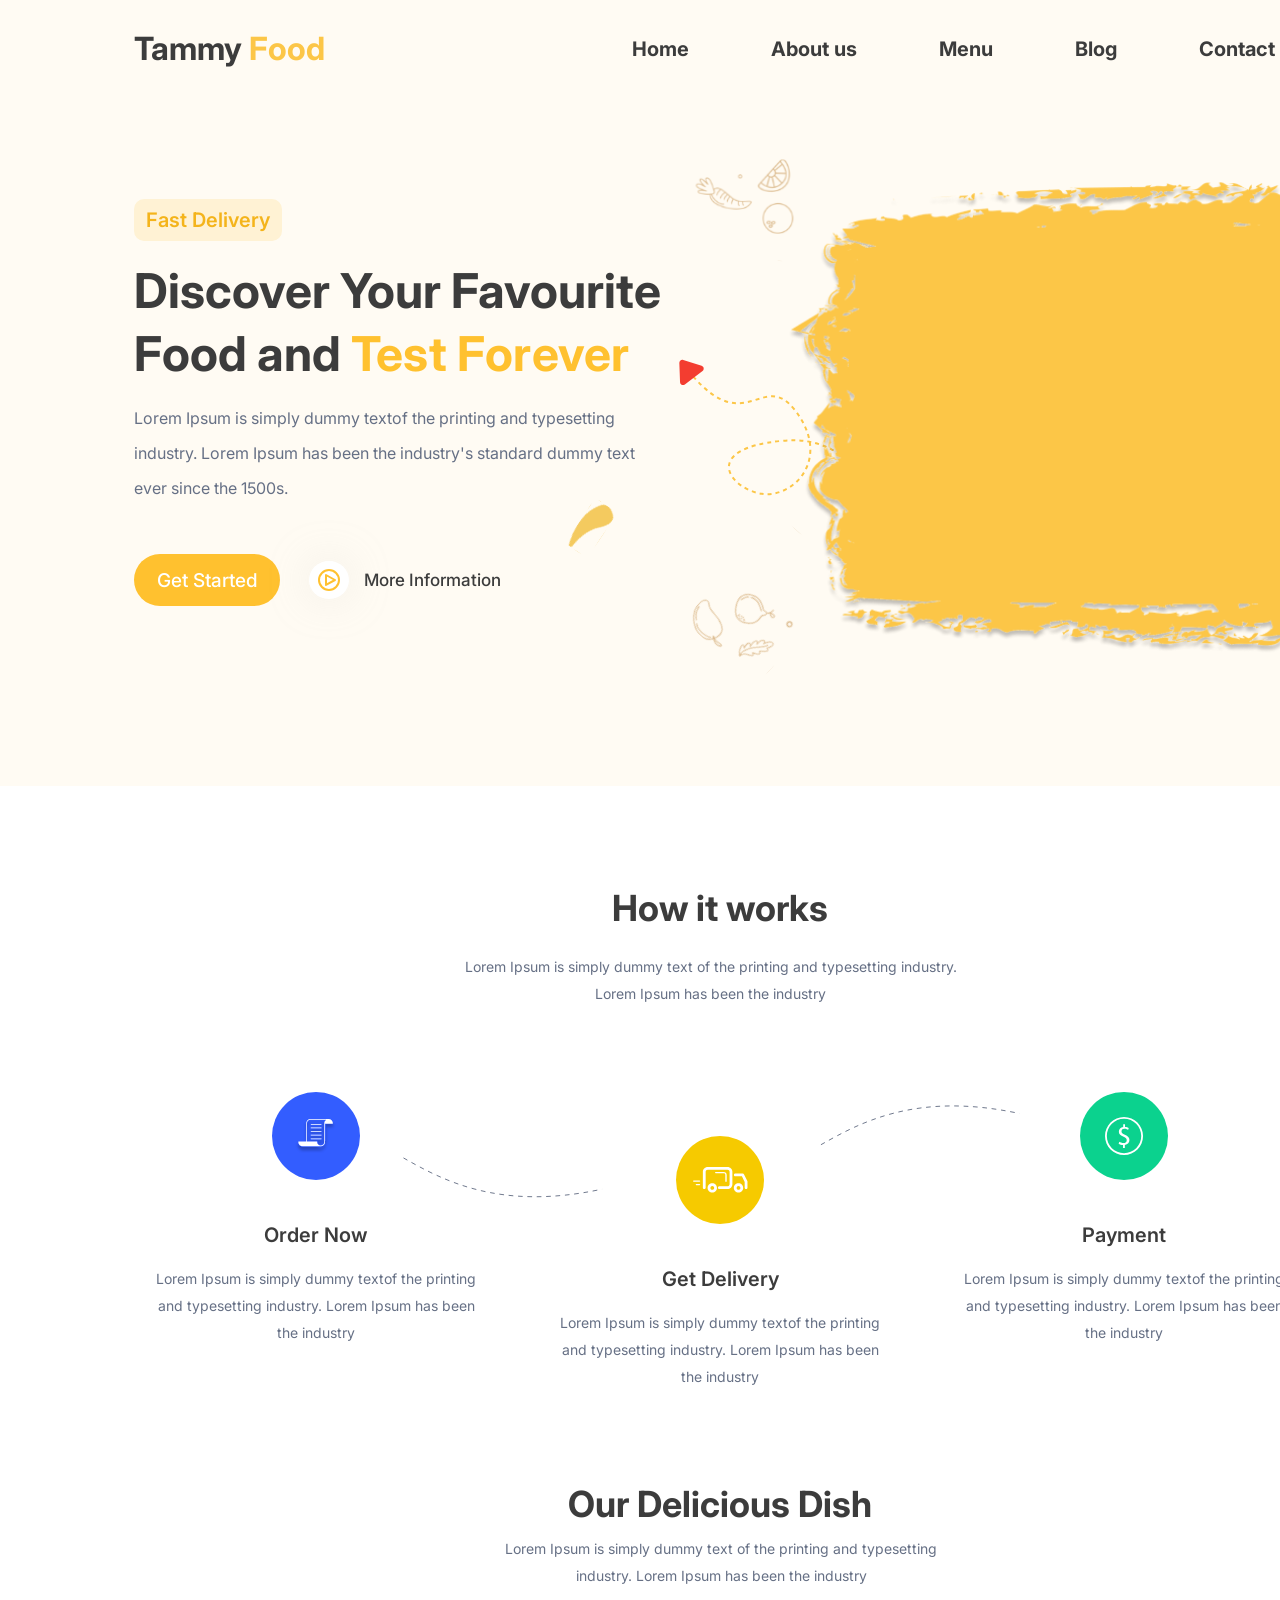
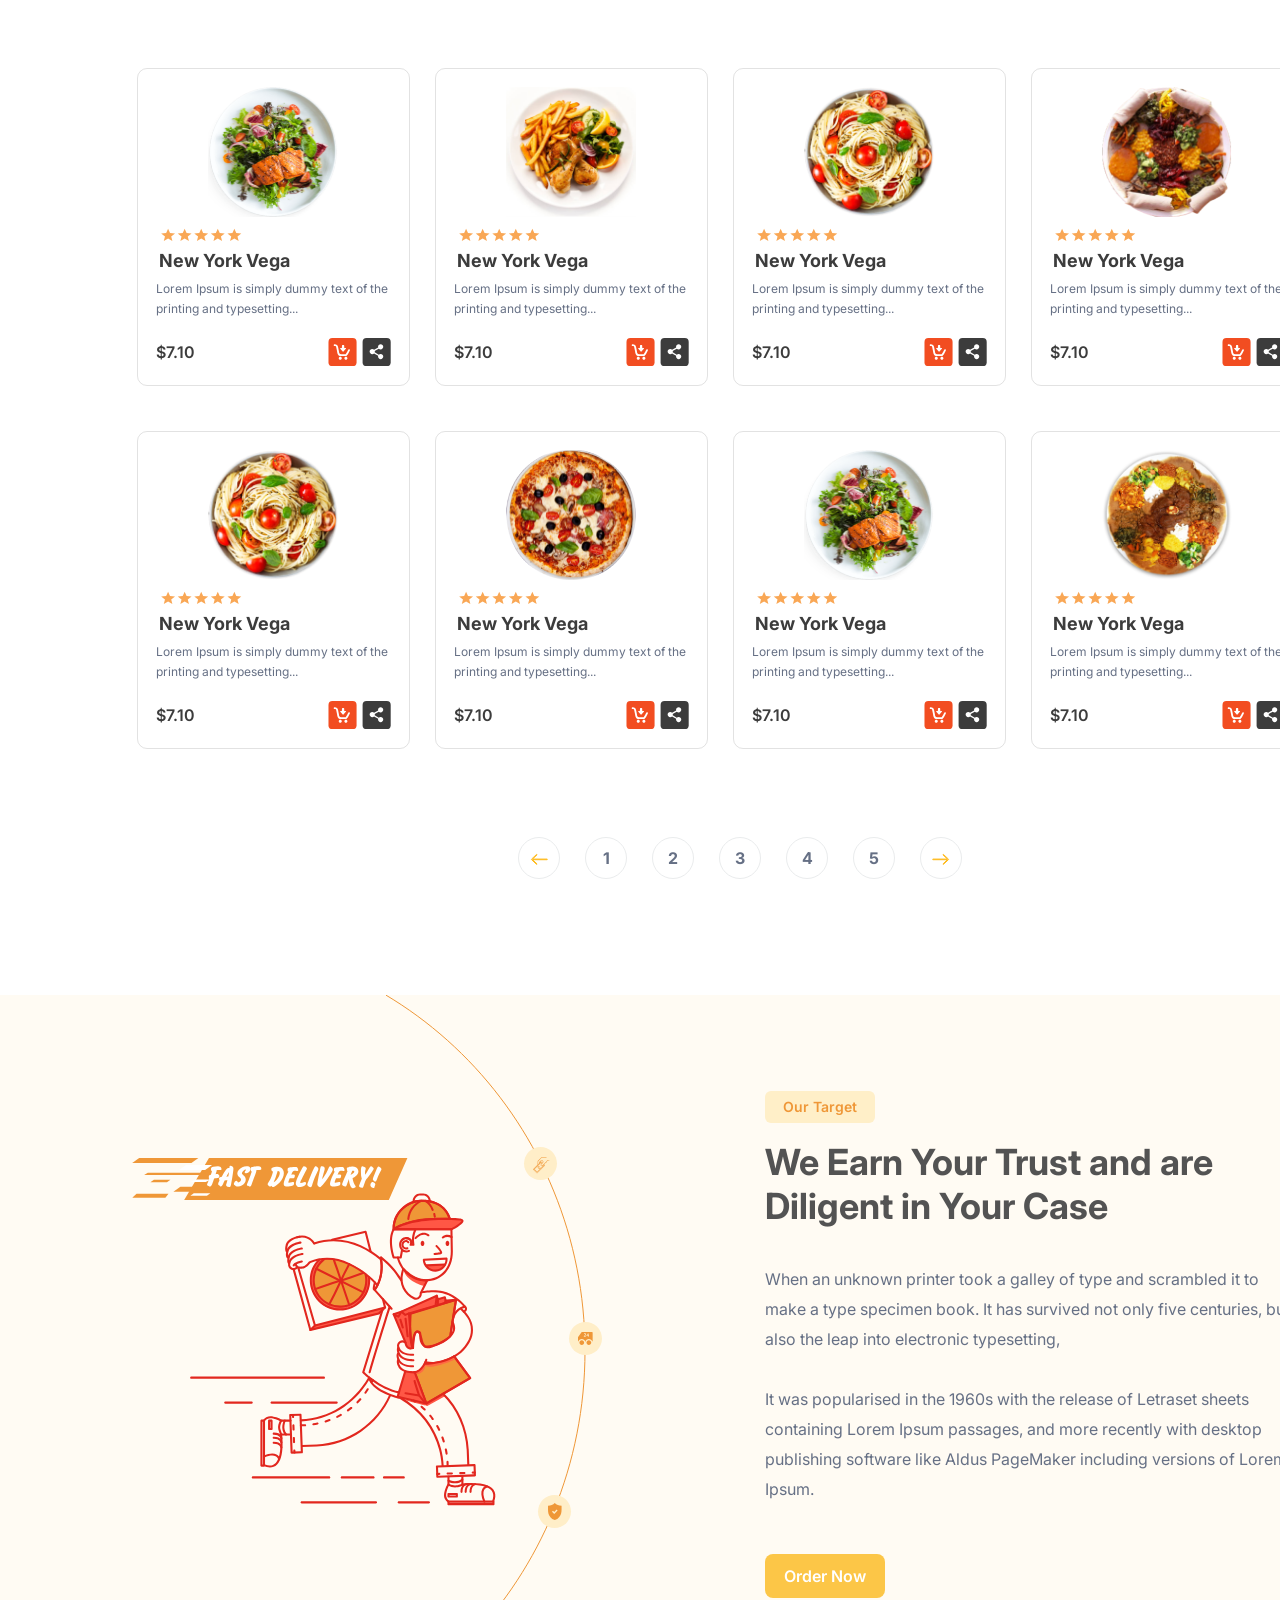
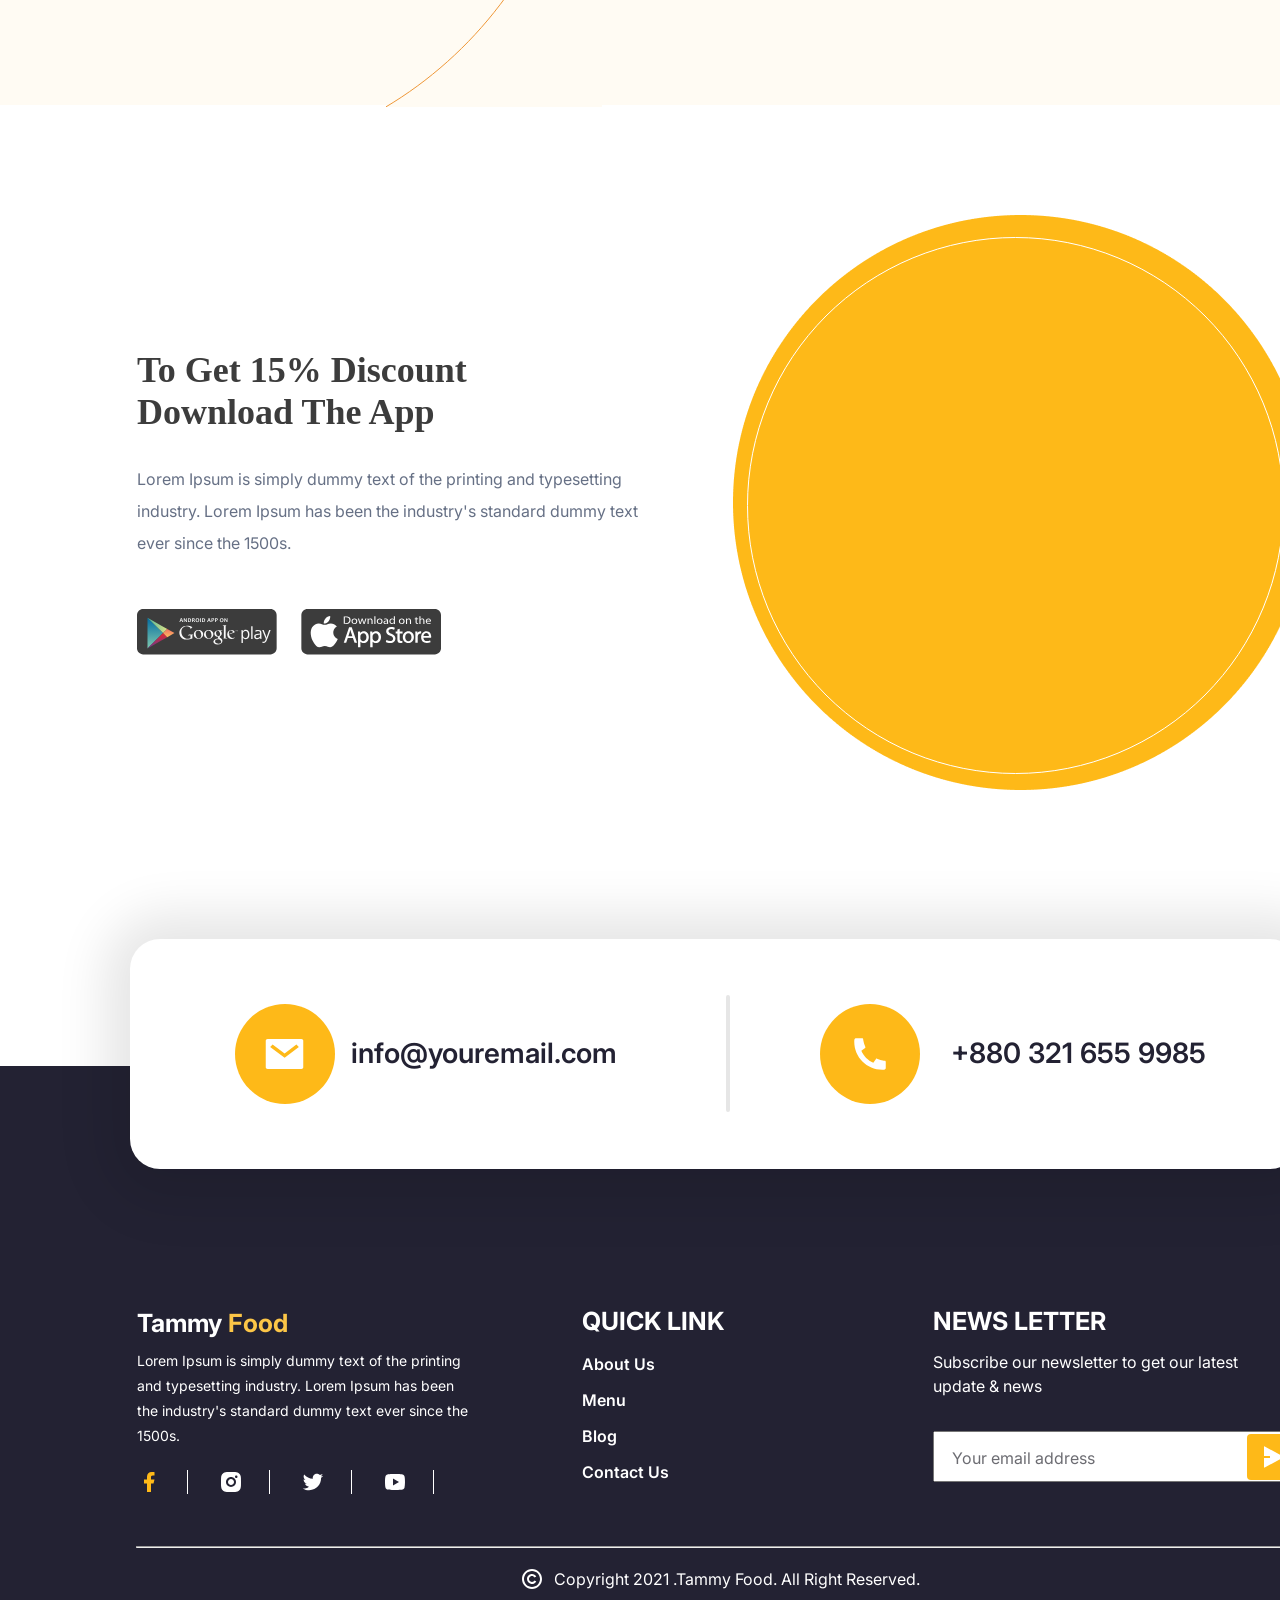
==== index.html @ e08d6e9b "js" ====
<!DOCTYPE html>
<html lang="en">

<head>
    <meta charset="UTF-8">
    <meta name="viewport" content="width=device-width, initial-scale=1.0">
    <link rel="preconnect" href="https://fonts.googleapis.com">
    <link rel="preconnect" href="https://fonts.gstatic.com" crossorigin>
    <link href="https://fonts.googleapis.com/css2?family=Inter:wght@400;500;600;700&display=swap" rel="stylesheet">
    <link href="https://unpkg.com/aos@2.3.1/dist/aos.css" rel="stylesheet">
    <link rel="stylesheet" href="style/style.css">
    <title>Restaurant</title>
</head>

<body class="container">
<header class="header">
    <div class="header-menu"><a href="/" class="tammy">Tammy <span class="food">Food</span></a>
        <div class="information"><a href="" class="home ">Home</a> <a class="about" href="">About us </a> <a
                class="menu" href="">Menu</a> <a class="blog" href="">Blog </a> <a class="contact" href="">Contact
            Us</a></div>
    </div>
    <div class="photo">
        <img class="photo3" src="img/icons/about-us/Vector (2).svg" alt="photo3">
        <img class="photo4" src="img/icons/about-us/Vector.svg" alt="photo4">
        <img class="photo5" src="img/icons/about-us/vector 3.svg" alt="photo5">
        <img class="photo6" src="img/icons/about-us/Shape.svg" alt="photo5">
        <div class="banner-info">

            <div class="button">
                <span>Fast Delivery</span>
            </div>

            <h1 class="discover">Discover Your Favourite
                Food and <span class="testForever">Test Forever</span></h1>
            <h3 class="lorem">Lorem Ipsum is simply dummy textof the printing and typesetting
                industry. Lorem Ipsum has been the industry's standard dummy
                text ever since the 1500s.
            </h3>
            <div class="more-information">
                <a href="" class="getStarted">
                    Get Started
                </a>

                <a class="button-information" href=""> <span class="circle"><img class="img3 "
                                                                                 src="img/icons/about-us/image 3.svg"
                                                                                 alt="photo2"></span>
                    <h2 class="more">More Information</h2>
                </a>

            </div>
        </div>
        <div class="position-photo">
            <img data-aos="zoom-in" class="photo1" src="img/photo/about-us/image 2.png" alt="eat">
            <img class="photo2" src="img/photo/about-us/image 3 (1).png" alt="eat">

        </div>
    </div>
</header>
<main>
    <div class="main">
        <div class="about-us">
            <h1 class="describe">How it works</h1>
            <p class="lorem-2">Lorem Ipsum is simply dummy text of the printing and typesetting industry.
                Lorem Ipsum has been the industry
            </p>
        </div>
        <div class="about-us-parent">
            <div class="about-us-line-1">
                <div class="overlay-1"></div>
                <img src="img/icons/about-us/abous-us-line-1.svg" alt="about-us-line-1">
            </div>
            <div class="about-us-line-2">
                <div class="overlay-2"></div>
                <img src="img/icons/about-us/abous-us-line-2.svg" alt="abous-us-line-2">
            </div>
            <div class="about-us-block">
                    <span class="circle-1 circle-base"><img class="icons-1" src="img/icons/how-works/icons1.svg"
                                                            alt="icons1"></span>
                <h2 class="about-us-block-title">Order Now</h2>
                <p class="lorem-3">Lorem Ipsum is simply dummy textof the printing and typesetting
                    industry. Lorem Ipsum has been the industry
                </p>
            </div>
            <div class="about-us-block ">
                    <span class="circle-2 circle-base"><img class="icons-2" src="img/icons/how-works/icons2.svg"
                                                            alt="icons2"></span>
                <h2 class="about-us-block-title">Get Delivery</h2>
                <p class="lorem-3">Lorem Ipsum is simply dummy textof the printing and typesetting
                    industry. Lorem Ipsum has been the industry</p>

            </div>
            <div class="about-us-block">
                    <span class="circle-3 circle-base"><img class="icons-3" src="img/icons/how-works/icons3.svg"
                                                            alt="icons3"></span>
                <h2 class="about-us-block-title">Payment</h2>
                <p class="lorem-3">Lorem Ipsum is simply dummy textof the printing and typesetting
                    industry. Lorem Ipsum has been the industry</p>
            </div>
        </div>


    </div>
    <div class="menu-main">
        <div class="menu-title">
            <h1 class="menu-dish">Our Delicious Dish</h1>
            <p class="lorem-menu">Lorem Ipsum is simply dummy text of the printing and typesetting industry.
                Lorem Ipsum has been the industry</p>
        </div>
        <div class="menu-parent">
            <div class="menu-block">
                <img class="dish" height="130px" src="img/photo/menu/dish1.png" alt="dish1">
                <div class="stars"><img src="img/icons/menu/strars.svg" alt="stars"></div>
                <p class="dish-title">New York Vega</p>
                <p class="dish-describe">Lorem Ipsum is simply dummy text of the printing and typesetting...</p>
                <div class="flex-container">
                    <div>
                        <p class="dish-price">$7.10</p>
                    </div>
                    <div class="menu-icons">
                        <img src="img/icons/menu/dish-icon1.svg" alt="icon1">
                        <img src="img/icons/menu/dish-icon2.svg" alt="icon2">
                    </div>
                </div>
            </div>
            <div class="menu-block">
                <img class="dish" height="130px" src="img/photo/menu/dish2.png" alt="dish1">
                <div class="stars"><img src="img/icons/menu/strars.svg" alt="stars"></div>
                <p class="dish-title">New York Vega</p>
                <p class="dish-describe">Lorem Ipsum is simply dummy text of the printing and typesetting...</p>
                <div class="flex-container">
                    <div>
                        <p class="dish-price">$7.10</p>
                    </div>
                    <div class="menu-icons">
                        <img src="img/icons/menu/dish-icon1.svg" alt="icon1">
                        <img class="icon-2" src="img/icons/menu/dish-icon2.svg" alt="icon2">
                    </div>
                </div>
            </div>
            <div class="menu-block">
                <img class="dish" height="130px" src="img/photo/menu/dish3.png" alt="dish1">
                <div class="stars"><img src="img/icons/menu/strars.svg" alt="stars"></div>
                <p class="dish-title">New York Vega</p>
                <p class="dish-describe">Lorem Ipsum is simply dummy text of the printing and typesetting...</p>
                <div class="flex-container">
                    <div>
                        <p class="dish-price">$7.10</p>
                    </div>
                    <div class="menu-icons">
                        <img src="img/icons/menu/dish-icon1.svg" alt="icon1">
                        <img class="icon-2" src="img/icons/menu/dish-icon2.svg" alt="icon2">
                    </div>
                </div>
            </div>
            <div class="menu-block">
                <img class="dish" height="130px" src="img/photo/menu/dish4.png" alt="dish1">
                <div class="stars"><img src="img/icons/menu/strars.svg" alt="stars"></div>
                <p class="dish-title">New York Vega</p>
                <p class="dish-describe">Lorem Ipsum is simply dummy text of the printing and typesetting...</p>
                <div class="flex-container">
                    <div>
                        <p class="dish-price">$7.10</p>
                    </div>
                    <div class="menu-icons">
                        <img src="img/icons/menu/dish-icon1.svg" alt="icon1">
                        <img class="icon-2" src="img/icons/menu/dish-icon2.svg" alt="icon2">
                    </div>
                </div>
            </div>
            <div class="menu-block">
                <img class="dish" height="130px" src="img/photo/menu/dish5.png" alt="dish1">
                <div class="stars"><img src="img/icons/menu/strars.svg" alt="stars"></div>
                <p class="dish-title">New York Vega</p>
                <p class="dish-describe">Lorem Ipsum is simply dummy text of the printing and typesetting...</p>
                <div class="flex-container">
                    <div>
                        <p class="dish-price">$7.10</p>
                    </div>
                    <div class="menu-icons">
                        <img src="img/icons/menu/dish-icon1.svg" alt="icon1">
                        <img class="icon-2" src="img/icons/menu/dish-icon2.svg" alt="icon2">
                    </div>
                </div>
            </div>
            <div class="menu-block">
                <img class="dish" height="130px" src="img/photo/menu/dish6.png" alt="dish1">
                <div class="stars"><img src="img/icons/menu/strars.svg" alt="stars"></div>
                <p class="dish-title">New York Vega</p>
                <p class="dish-describe">Lorem Ipsum is simply dummy text of the printing and typesetting...</p>
                <div class="flex-container">
                    <div>
                        <p class="dish-price">$7.10</p>
                    </div>
                    <div class="menu-icons">
                        <img src="img/icons/menu/dish-icon1.svg" alt="icon1">
                        <img class="icon-2" src="img/icons/menu/dish-icon2.svg" alt="icon2">
                    </div>
                </div>
            </div>
            <div class="menu-block">
                <img class="dish" height="130px" src="img/photo/menu/dish7.png" alt="dish1">
                <div class="stars"><img src="img/icons/menu/strars.svg" alt="stars"></div>
                <p class="dish-title">New York Vega</p>
                <p class="dish-describe">Lorem Ipsum is simply dummy text of the printing and typesetting...</p>
                <div class="flex-container">
                    <div>
                        <p class="dish-price">$7.10</p>
                    </div>
                    <div class="menu-icons">
                        <img src="img/icons/menu/dish-icon1.svg" alt="icon1">
                        <img class="icon-2" src="img/icons/menu/dish-icon2.svg" alt="icon2">
                    </div>
                </div>
            </div>
            <div class="menu-block">
                <img class="dish" height="130px" src="img/photo/menu/dish8.png" alt="dish1">
                <div class="stars"><img src="img/icons/menu/strars.svg" alt="stars"></div>
                <p class="dish-title">New York Vega</p>
                <p class="dish-describe">Lorem Ipsum is simply dummy text of the printing and typesetting...</p>
                <div class="flex-container">
                    <div>
                        <p class="dish-price">$7.10</p>
                    </div>
                    <div class="menu-icons">
                        <img src="img/icons/menu/dish-icon1.svg" alt="icon1">
                        <img class="icon-2" src="img/icons/menu/dish-icon2.svg" alt="icon2">
                    </div>
                </div>
            </div>


        </div>


        <nav class="pagination">
            <ul class="pagination-list">
                <li class="page-item page-link ">
                    <a href="#">
                        <svg width="18" height="12" viewBox="0 0 18 12" fill="none"
                             xmlns="http://www.w3.org/2000/svg">
                            <path
                                    d="M1.50857 6.17296L6.50857 1.48596C6.57289 1.42715 6.6569 1.39453 6.74407 1.39453C6.83123 1.39453 6.91524 1.42715 6.97957 1.48596C7.01018 1.51407 7.03462 1.54822 7.05134 1.58626C7.06806 1.62431 7.07669 1.66541 7.07669 1.70696C7.07669 1.74852 7.06806 1.78962 7.05134 1.82766C7.03462 1.86571 7.01018 1.89986 6.97957 1.92796L2.54857 6.08196H17.0756C17.1181 6.07956 17.1607 6.08586 17.2007 6.10047C17.2407 6.11509 17.2773 6.13772 17.3082 6.16697C17.3392 6.19623 17.3638 6.23149 17.3807 6.27061C17.3976 6.30973 17.4062 6.35187 17.4062 6.39446C17.4062 6.43706 17.3976 6.4792 17.3807 6.51832C17.3638 6.55744 17.3392 6.5927 17.3082 6.62196C17.2773 6.65121 17.2407 6.67384 17.2007 6.68846C17.1607 6.70307 17.1181 6.70937 17.0756 6.70696H2.54657L6.97757 10.861C7.00818 10.8891 7.03262 10.9232 7.04934 10.9613C7.06606 10.9993 7.07469 11.0404 7.07469 11.082C7.07469 11.1235 7.06606 11.1646 7.04934 11.2027C7.03262 11.2407 7.00818 11.2749 6.97757 11.303C6.91324 11.3618 6.82923 11.3944 6.74207 11.3944C6.6549 11.3944 6.57089 11.3618 6.50657 11.303L1.50657 6.61496C1.47608 6.58672 1.45179 6.55246 1.43525 6.51434C1.4187 6.47622 1.41025 6.43508 1.41044 6.39352C1.41063 6.35197 1.41945 6.31091 1.43634 6.27294C1.45323 6.23497 1.47783 6.20093 1.50857 6.17296V6.17296Z"
                                    stroke="#FEB918" stroke-miterlimit="10"/>
                        </svg>
                    </a>
                </li>
                <li class="page-item page-link"><a class="page-link-text" href="#">1</a></li>
                <li class="page-item page-link"><a class="page-link-text" href="#">2</a></li>
                <li class="page-item page-link"><a class="page-link-text" href="#">3</a></li>
                <li class="page-item page-link"><a class="page-link-text" href="#">4</a></li>
                <li class="page-item page-link"><a class="page-link-text" href="#">5</a></li>
                <li class="page-item page-link">
                    <a href="#">
                        <svg width="18" height="12" viewBox="0 0 18 12" fill="none"
                             xmlns="http://www.w3.org/2000/svg">
                            <path
                                    d="M16.4914 6.17296L11.4914 1.48596C11.4271 1.42715 11.3431 1.39453 11.2559 1.39453C11.1688 1.39453 11.0848 1.42715 11.0204 1.48596C10.9898 1.51407 10.9654 1.54822 10.9487 1.58626C10.9319 1.62431 10.9233 1.66541 10.9233 1.70696C10.9233 1.74852 10.9319 1.78962 10.9487 1.82766C10.9654 1.86571 10.9898 1.89986 11.0204 1.92796L15.4514 6.08196H0.924435C0.88191 6.07956 0.839341 6.08586 0.799334 6.10047C0.759328 6.11509 0.722726 6.13772 0.691769 6.16697C0.660812 6.19623 0.636152 6.23149 0.619297 6.27061C0.602443 6.30973 0.59375 6.35187 0.59375 6.39446C0.59375 6.43706 0.602443 6.4792 0.619297 6.51832C0.636152 6.55744 0.660812 6.5927 0.691769 6.62196C0.722726 6.65121 0.759328 6.67384 0.799334 6.68846C0.839341 6.70307 0.88191 6.70937 0.924435 6.70696H15.4534L11.0224 10.861C10.9918 10.8891 10.9674 10.9232 10.9507 10.9613C10.9339 10.9993 10.9253 11.0404 10.9253 11.082C10.9253 11.1235 10.9339 11.1646 10.9507 11.2027C10.9674 11.2407 10.9918 11.2749 11.0224 11.303C11.0868 11.3618 11.1708 11.3944 11.2579 11.3944C11.3451 11.3944 11.4291 11.3618 11.4934 11.303L16.4934 6.61496C16.5239 6.58672 16.5482 6.55246 16.5648 6.51434C16.5813 6.47622 16.5897 6.43508 16.5896 6.39352C16.5894 6.35197 16.5806 6.31091 16.5637 6.27294C16.5468 6.23497 16.5222 6.20093 16.4914 6.17296V6.17296Z"
                                    stroke="#FEB918" stroke-miterlimit="10"/>
                        </svg>
                    </a>
                </li>
            </ul>
        </nav>


    </div>
    <div class="fast-delivery">
        <div class="man-delivery">
            <img class="elips" src="img/icons/target/Slice%201.svg" alt="">
            <img class="man" src="img/icons/target/Group%20122.svg" alt="">
            <img class="text-path" src="img/icons/target/Group%20123.svg" alt="">
            <img class="path-1" src="img/icons/target/Path%201.svg" alt="">
            <img class="path-2" src="img/icons/target/Path%20131.svg" alt="">
            <img class="path-3" src="img/icons/target/Path%20133.svg" alt="">
            <img class="path-4" src="img/icons/target/Path%20134.svg" alt="">
            <img class="path-5" src="img/icons/target/Path%20137.svg" alt="">
            <img class="path-6" src="img/icons/target/Path%20138.svg" alt="">
            <img class="white-path-1" src="img/icons/target/Path%20132.svg" alt="">
            <img class="white-path-2" src="img/icons/target/Path%20135.svg" alt="">
            <img class="white-path-3" src="img/icons/target/Path%20136.svg" alt="">
        </div>
        <div class="target">
            <p class="button-target">Our Target</p>
            <h1 class="trust-diligent">We Earn Your Trust and are Diligent in Your Case</h1>
            <p class="main-text-delivery"> When an unknown printer took a galley of type and scrambled it to make a
                type specimen book. It has
                survived not only five centuries, but also the leap into electronic typesetting,
                <br>
                <br>
                It was popularised
                in the 1960s with the release of Letraset sheets containing Lorem Ipsum passages, and more recently
                with desktop publishing software like Aldus PageMaker including versions of Lorem Ipsum.
            </p>
            <a href="#" class="button-order">Order Now</a>
        </div>

    </div>
    <div class="app">
        <div class="download-app">
            <h1 class="discount-app">To Get 15% Discount Download The App</h1>
            <p class="describe-app">Lorem Ipsum is simply dummy text of the printing and typesetting industry. Lorem
                Ipsum has been the
                industry's standard dummy text ever since the 1500s.</p>
            <div class="icons-app">
                <img class="icons-app-1" src="img/icons/discount/Group%202106.svg" alt="">
                <img class="icons-app-2" src="img/icons/discount/Group%201876.svg" alt="">
            </div>
        </div>
        <div class="phone">
            <img data-aos="flip-right" class="slice-phone" src="img/photo/discount/Slice_1-removebg-preview.png" alt="">
            <img data-aos="fade-down" class="circle-element-1" src="img/icons/discount/Group%2033404.svg" alt="">
            <img data-aos="fade-down" class="circle-element-2" src="img/icons/discount/Group%2033406.svg" alt="">
            <img data-aos="fade-down" class="circle-element-3" src="img/icons/discount/Group%2033501.svg" alt="">
            <img data-aos="fade-down" class="circle-element-4" src="img/icons/discount/Group%2033502.svg" alt="">
            <img class="circle-phone" src="img/photo/discount/Rectangle%204861.png" alt="">
            <img class="circle-circle" src="img/icons/discount/Rectangle%204862.svg" alt="">

        </div>
    </div>
    <footer class="footer">
        <div class="main-footer">
            <div class="tammy-food-link">
                <h1 class="tammy-footer">Tammy <span class="food-footer">Food</span></h1>
                <p class="describe-footer">Lorem Ipsum is simply dummy text of the printing and typesetting industry.
                    Lorem
                    Ipsum has been the
                    industry's standard dummy text ever since the 1500s.</p>
                <div class="link-icons">
                    <a class="program-icons" href=""><img class=" program-facebook " src="img/icons/footer/facebook-fill.svg" alt=""></a>
                    <a class="program-icons" href=""><img class="program-instagram " src="img/icons/footer/instagram-fill.svg" alt=""></a>
                    <a class="program-icons" href=""><img class="program-twitter " src="img/icons/footer/twitter-fill.svg" alt=""></a>
                    <a class="program-icons" href=""><img class="program-youtube " src="img/icons/footer/youtube-fill.svg" alt=""></a>
                    <div class="indicator"></div>
                </div>
            </div>
            <div class="link">
                <h1 class="quick-link">quick link</h1>
                <div class="link-type">
                    <a href="" class="link-about-us">About Us</a>
                    <a href="" class="link-menu">Menu</a>
                    <a href="" class="link-blog">Blog</a>
                    <a href="" class="link-contact">Contact Us</a>
                </div>
            </div>
            <div class="letter-link">
                <h1 class="letter">news letter</h1>
                <p class="describe-letter">Subscribe our newsletter to get our latest update & news</p>

                <input placeholder="Your email address">
                <span class="base-plane "><img class="plane" src="img/icons/footer/send-plane-2-fill.svg" alt=""></span>

            </div>
        </div>
        <hr>
        <div class="footer-end">
            <img src="img/icons/footer/copyright-line.svg" alt="">
            <p class="copyright">Copyright 2021 .Tammy Food. All Right Reserved.</p>
        </div>
        <div class="email ">
            <span class="elips-base-email-1 ]"><img class="mail-icons-1" src="img/icons/footer/mail-fill.svg" alt=""> </span>
            <p class="text-mail">info@youremail.com</p>
            <img class="line-mail" src="img/icons/footer/Line%202.svg" alt="">
            <span class="elips-base-email-2 "><img class="mail-icons-2" src="img/icons/footer/phone-fill.svg" alt=""></span>
            <p class="text-phone">+880 321 655 9985</p>
        </div>


    </footer>


</main>
<script src="https://unpkg.com/aos@2.3.1/dist/aos.js"></script>
<script src="js/main.js"></script>
</body>

</html>
---- style/style.css ----
* {
    font-family: 'Inter', sans-serif;
    font-size: 20px;
}

body {
    padding: 0;
    margin: 0;

}

.container {
    width: 1440px;
    margin: 0 auto;

}

.header {
    padding: 29px 0 0 134px;
    background-color: #FFFBF3;
}

.header-menu {
    display: flex;
    justify-content: space-between;
    align-items: center;
    padding-right: 135px;
}

.photo {
    display: flex;
    justify-content: space-between;
    margin: 88px 0 0 0;
    position: relative;
    height: 630px;
}

.banner-info {
    flex: 50%;
    display: flex;
    flex-direction: column;
    align-items: flex-start;
}

.food {
    color: #FCC647;
    font-size: 32px;
    font-weight: bold;

}

.tammy {
    color: #3C3C3C;
    font-size: 32px;
    font-weight: bold;
}

.home {
    color: #3C3C3C;
}

.home:hover {
    color: #FCC647;
    border-bottom: solid 3px #FCC647;
}

.about {
    color: #3C3C3C;
}

.about:hover {
    color: #FCC647;
    border-bottom: solid 3px #FCC647;
}

.menu {
    color: #3C3C3C;
}

.menu:hover {
    color: #FCC647;
    border-bottom: solid 3px #FCC647;
}

.blog {
    color: #3C3C3C;
}

.blog:hover {
    color: #FCC647;
    border-bottom: solid 3px #FCC647;
}

.contact {
    color: #3C3C3C;
}

.contact:hover {
    color: #FCC647;
    border-bottom: solid 3px #FCC647;
}

a {
    text-decoration: unset;
}

.information {
    font-weight: bold;
    display: flex;
    gap: 82px;
    justify-content: center;
    align-items: center;
}

.discover {
    color: #3C3C3C;
    font-size: 48px;
    font-weight: bold;
    margin: 18px 0 0 0;
    width: 573px;
    line-height: 63px;
}

.testForever {
    color: #FFC12F;
    font-size: 48px;
    font-weight: bold;
    letter-spacing: 0.2px;
}

.lorem {
    color: #667085;
    font-size: 16px;
    font-weight: 400;
    width: 507px;
    line-height: 35px;
}


.button {
    border-radius: 10px;
    background-color: #FFF2D4;
    font-size: 16px;
    text-align: center;
    font-weight: 600;
    padding: 9px 12px;
    margin-top: 43px;
}

.button > span {
    color: #F4B41B;
}


.getStarted {
    background-color: #FFC12F;
    width: 146px;
    height: 52px;
    border-radius: 35px;
    color: #FFFFFF;
    font-size: 19px;
    font-weight: 500;
    text-align: center;
    display: flex;
    justify-content: center;
    align-items: center;
}

.more {
    color: #3C3C3C;
    font-size: 17px;
    font-weight: 500;
    display: flex;
    justify-content: center;
    align-items: center;
}

.more-information {
    display: flex;
    align-items: center;
    gap: 24px;
    margin-top: 32px;
}

.photo1 {
    z-index: 1;
    position: absolute;
    top: 25px;
    right: 103px;

}

.photo2 {
    position: relative;
    top: 0;
    right: 0;
    width: 100%;

}

.position-photo {
    position: relative;
    flex: 50%;
    padding: 20px 0;
}

.button-information {
    display: flex;
    gap: 10px;
}

.circle {
    background-color: #FFFFFF;
    border-radius: 50%;
    width: 40px;
    margin: 5px;
    display: flex;
    align-items: center;
    justify-content: center;
    filter: drop-shadow(0px 0px 20px rgba(199, 199, 199, 0.25));
    transition: width 1s cubic-bezier(0, 0, 1, 1) 500ms;
}

.circle:hover {
    background-color: #3C3C3C;
    width: 230px;
}

.more:hover {
    color: #F4B41B;
}

.img3 {
    width: 24px;
}

.photo3 {
    position: absolute;
    bottom: 100px;
    left: 42%;
}

.photo4 {
    position: absolute;
    top: 0;
    left: 41%;
}

.photo5 {
    position: absolute;
    bottom: 32%;
    left: 37%;
}

.photo6 {
    position: absolute;
    bottom: 36%;
    left: 33%;
    width: 53px;

}

.about-us {
    display: flex;
    flex-direction: column;
    align-items: center;
}

.describe {
    color: #3C3C3C;
    font-size: 36px;
    font-weight: 700;
    margin: 100px 0 0 0;
}

.lorem-2 {
    color: #667085;
    text-align: center;
    font-size: 14px;
    font-weight: 400;
    margin-top: 23px;
    width: 505px;
    line-height: 27px;
    padding-right: 19px;
}

@keyframes revealImage {
    0% {
        left: 0;
    }

    100% {
        left: 100%;
    }
}

.about-us-line-1 {
    position: absolute;
    top: 65px;
    left: 403px;
    overflow: hidden;
    width: 200px;
}

.about-us-line-1 img {
    display: block;
    width: 200px;
}

.overlay-1 {
    position: absolute;
    top: 0;
    left: 0;
    width: 200px;
    height: 100%;
    background-color: white;
    /* You can adjust the color as needed */
    animation: revealImage 5s ease-in-out;
    animation-delay: 0s;
    animation-fill-mode: forwards;
}

.about-us-line-2 {
    position: absolute;
    top: 13px;
    right: 420px;
    overflow: hidden;
    width: 200px;
}

.about-us-line-2 img {
    display: block;
    width: 200px;
}

.overlay-2 {
    position: absolute;
    top: 0;
    left: 0;
    width: 200px;
    height: 100%;
    background-color: white;
    /* You can adjust the color as needed */
    animation: revealImage 5s ease-in-out;
    animation-delay: 5s;
    animation-fill-mode: forwards;
}

.circle-base {
    border-radius: 50%;
    width: 88px;
    height: 88px;
    display: flex;
    align-items: center;
    justify-content: center;
}

.circle-1 {
    background-color: #335DFF;
}

.icons-1 {
    width: 42px;
}

.circle-2 {
    background-color: #F6CA00;
}

.icons-2 {
    width: 55px;
}

.circle-3 {
    background-color: #0BD28E;
}

.icons-3 {
    width: 39px;
}

.about-us-parent {
    display: flex;
    flex-direction: row;
    justify-content: center;
    gap: 83px;
    margin-top: 71px;
    position: relative;
}

.about-us-block {
    display: flex;
    flex-direction: column;
    align-items: center;
}

.about-us-block:nth-child(4) {
    margin-top: 44px;
}

.about-us-block-title {
    color: #3C3C3C;
    font-weight: 600;
    margin-top: 43px;
}

.lorem-3 {
    color: #667085;
    text-align: center;
    font-size: 14px;
    font-weight: 400;
    line-height: 27px;
    width: 321px;
    margin-top: 1px;
}

.menu-main {
    display: flex;
    align-items: center;
    flex-direction: column;
}

.menu-title {
    display: flex;
    flex-direction: column;
    align-items: center;
}

.menu-dish {
    color: #3C3C3C;
    font-size: 36px;
    font-weight: 700;
    margin: 78px 0 0 0;
}

.lorem-menu {
    color: #667085;
    text-align: center;
    font-size: 14px;
    font-weight: 400;
    width: 465px;
    line-height: 27px;
    padding-left: 2px;
    margin-top: 9px;
}

.dish {
    width: 130px;
}

.dish-title {
    color: #3C3C3C;
    font-size: 18px;
    font-weight: 700;
    margin: 6px 0 0 0;
    padding-right: 97px
}

.dish-describe {
    color: #667085;
    font-size: 12px;
    font-weight: 400;
    line-height: 20px;
    margin-top: 8px;
    margin-bottom: 0;
}

.dish-price {
    color: #3C3C3C;
    font-size: 16px;
    font-weight: 600;
    margin: 0;
}

.menu-block {
    border-radius: 10px;
    border: 0.7px solid rgba(112, 112, 112, 0.20);
    width: 235px;
    display: flex;
    flex-direction: column;
    align-items: center;
    padding: 18px;
}

.menu-block:hover {
    border: 1px solid #F9A755;
}

.stars {
    display: flex;
    width: 100%;
    margin-top: 10px;
}

.flex-container {
    display: flex;
    align-items: center;
    justify-content: space-between;
    width: 100%;
    margin-top: 19px;
}

.menu-parent {
    display: flex;
    flex-wrap: wrap;
    margin-top: 65px;
    justify-content: center;
    align-items: center;
    width: 100%;
    row-gap: 45px;
    column-gap: 25px;
}

.menu-icons {
    height: 29px;
}

.pagination {
    margin-top: 88px;
    margin-bottom: 30px;
}

.pagination-list {
    display: flex;
    gap: 25px;
    list-style-type: none;
    margin: 0;
}

.page-item {
    border-radius: 50%;
    border: 1px solid #EAECED;
    width: 40px;
    height: 40px;
}

.page-link {
    display: flex;
    justify-content: center;
    align-items: center;
}

.page-link-text {
    color: #667085;
    font-size: 16px;
    font-style: normal;
    font-weight: 700;
    line-height: normal;
}

.page-item:hover {
    background-color: #FEB918;

}

.page-item:hover a {
    color: #FFFFFF;
}

.page-item:hover a svg path {
    stroke: #FFFFFF;
}

.target {
    padding-right: 110px;
    margin-top: 82px;
}

.fast-delivery {
    background: #FFFBF3;
    margin-top: 86px;
    display: flex;
    justify-content: space-between;
}

.button-target {
    border-radius: 6px;
    background: #FFEFC8;
    width: 90px;
    text-align: center;
    font-size: 14px;
    font-style: normal;
    font-weight: 600;
    line-height: 12px;
    color: #EF9737;
    padding: 10px;
}


.trust-diligent {
    color: #535353;
    font-size: 36px;
    font-style: normal;
    font-weight: 700;
    line-height: normal;
    width: 565px;
    margin-top: 17px;
    margin-bottom: 0;
}

.main-text-delivery {
    color: #667085;
    margin-top: 36px;
    margin-bottom: 0;
    font-size: 16px;
    font-style: normal;
    font-weight: 400;
    line-height: 30px;
    width: 537px;
}

.button-order {
    border-radius: 8px;
    background: #FCC647;
    width: 104px;
    color: #FFF;
    text-align: center;
    font-size: 16px;
    font-style: normal;
    font-weight: 600;
    line-height: 12px;
    padding: 16px 8px;
    margin-top: 50px;
    margin-bottom: 107px;
    display: block;
}

.elips {
    position: absolute;
    left: 67%;
}

.man {
    position: absolute;
    left: 33%;
    bottom: 28%;
}

.man-delivery {
    position: relative;
    width: 40%;
}

.path-1 {
    position: absolute;
    left: 32%;
    top: 23%;
}

.path-2 {
    position: absolute;
    top: 23%;
    left: 23%;
}

.path-3 {
    position: absolute;
    top: 27%;
    left: 30%;
}

.path-4 {
    position: absolute;
    top: 26%;
    left: 26%;
}

.path-5 {
    position: absolute;
    top: 25%;
    left: 25%;
}

.path-6 {
    position: absolute;
    top: 28%;
    left: 23%;
}

.text-path {
    position: absolute;
    top: 24%;
    left: 36%;
    z-index: 1;
}

.white-path-1 {
    position: absolute;
    top: 24%;
    left: 31%;
}

.white-path-2 {
    position: absolute;
    top: 26%;
    left: 33%;
}

.white-path-3 {
    position: absolute;
    left: 33%;
    top: 28%;
}

.download-app {
    margin-top: 244px;
    padding-left: 137px;
}

.discount-app {
    color: #3C3C3C;
    -webkit-text-stroke-width: 1;
    -webkit-text-stroke-color: #000;
    font-family: "Segoe UI";
    font-size: 36px;
    font-style: normal;
    font-weight: 700;
    line-height: normal;
    width: 418px;
    margin: 0;

}

.describe-app {
    color: #667085;
    width: 501px;
    font-family: Inter;
    font-size: 16px;
    font-style: normal;
    font-weight: 400;
    line-height: 32px;
    margin-top: 30px;
    margin-bottom: 0;
}

.app {
    display: flex;
    justify-content: space-between;
    margin-bottom: 411px
}


.icons-app {
    display: flex;
    align-items: center;
    gap: 24px;
    margin-top: 50px;
}

.phone {
    position: relative;
    width: 40%;
}

.circle-phone {
    position: absolute;
    top: 20%;
    right: 23%;
}

.slice-phone {
    position: absolute;
    z-index: 1;
    top: 32%;
    right: 53%;
}

.circle-element-1 {
    position: absolute;
    top: 44%;
    right: 41%;
    z-index: 1;
}

.circle-element-2 {
    position: absolute;
    z-index: 1;
    top: 92%;
    right: 100%;
}

.circle-element-3 {
    position: absolute;
    z-index: 1;
    top: 58%;
    right: 101%;
}

.circle-element-4 {
    position: absolute;
    z-index: 1;
    top: 85%;
    right: 34%;
}

.circle-circle {
    position: absolute;
    top: 24%;
    right: 27%;
    z-index: 1;
}

.footer{
    background-color: #232233;
    position: relative;
}

.main-footer{
    display: flex;
    padding-top: 226px;
}

.tammy-food-link{
padding-left: 137px;
}

.tammy-footer{
    color: #FFF;
    font-size: 25px;
    font-style: normal;
    font-weight: 700;
    line-height: normal;
    margin-bottom: 0;
    display: inline-block;
}

.food-footer{
    color: #FCC647;
    font-size: 25px;
    font-style: normal;
    font-weight: 700;
    line-height: normal;
}

.describe-footer{
    color: #FFF;
    width: 331px;
    font-size: 14px;
    font-style: normal;
    font-weight: 400;
    line-height: 25px;
    margin-top: 10px;
    padding: 0;
    margin-bottom: 0;
}
.quick-link{
    color:  #FFF;
    font-size: 25px;
    font-style: normal;
    font-weight: 700;
    line-height: 37.5px;
    text-transform: uppercase;
    margin-top: 10px;
    margin-bottom: 0px;
}

.link-type{
    display: flex;
    flex-direction: column;
    gap: 12px;
    margin-top: 12px;
}

.link-about-us{
    color: #FFF;
    font-size: 16px;
    font-style: normal;
    font-weight: 600;
    line-height: 24px;;
}

.link-menu{
    color: #FFF;
    font-size: 16px;
    font-style: normal;
    font-weight: 600;
    line-height: 24px;
}

.link-blog{
    color: #FFF;
    font-size: 16px;
    font-style: normal;
    font-weight: 600;
    line-height: 24px
}

.link-contact{
    color: #FFF;
    font-size: 16px;
    font-style: normal;
    font-weight: 600;
    line-height: 24px;
}

.link{
    padding-left: 114px;
    margin-top: 1px;
}

.letter-link{
    padding-left: 209px;
    margin-top: 2px;
}

.letter{
    color: #FFF;
    font-size: 25px;
    font-style: normal;
    font-weight: 700;
    line-height: 37.5px;
    text-transform: uppercase;
    margin-top: 9px;
    margin-bottom: 0;
}

.describe-letter{
    color: #FFF;
    font-size: 16px;
    font-style: normal;
    font-weight: 400;
    line-height: 24px;
    width: 315px;
    margin-top: 10px;
    margin-bottom: 0;
}

input{
    width: 362px;
    height: 45px;
    margin-top: 33px;
}

input::placeholder {
    color: #6C6C72;
    font-size: 16px;
    font-style: normal;
    font-weight: 400;
    line-height: 24px;
    width: 144px;
    padding-left: 15px;
}

.base-plane{
    border-radius: 4px;
    background: #FEB918;
    width: 52px;
    height: 46px;
    display: flex;
    align-items: center;
    justify-content: center;
    position: absolute;
    top: 68%;
    right: 9.8%;
}


hr{
    display: block;
    background: #FFF;
    width: 1167px;
    margin-top: 47px;
    margin-bottom: 0;
}

.copyright{
    color: #FFF;
    -webkit-text-stroke-width: 1;
    -webkit-text-stroke-color: #000;
    font-size: 16px;
    font-style: normal;
    font-weight: 400;
    line-height: 24px;
}

.footer-end{
    display: flex;
    justify-content: center;
    align-items: center;
    gap: 10px;
    margin-top: 3px;
    padding: 0;
}

.link-icons{
    margin-top: 22px;

}

.program-icons{
    display: inline-block;
    border-right: 1px solid #FFF;
    padding: 0px 26px;
    height: 24px;
    width: 24px ;
}

.program-icons:nth-child(1){
    padding-left: 0;
}

.program-icons:last-child{
    border-right: none;
}

.program-facebook:hover{
    border: 0.5px solid #FFF;
}

.program-instagram:hover{

}

.email{
    background-color: #FFF;
    border-radius: 30px;
    width: 1170px;
    height: 230px;
    position: absolute;
    bottom: 81%;
    left: 9%;
    box-shadow: 5px 5px 50px 30px rgba(0,0,0,0.1);
    display: flex;
    flex-direction: row;
    align-items: center;
    justify-content: space-between;
}

.elips-base-email-1{
    border-radius: 50%;
    width: 100px;
    height: 100px;
    display: flex;
    align-items: center;
    justify-content: center;
    position: absolute;
    left: 9%;
    background-color: #FEB918;
}

.elips-base-email-2{
    border-radius: 50%;
    width: 100px;
    height: 100px;
    display: flex;
    align-items: center;
    justify-content: center;
    position: absolute;
    left: 59%;
    background-color: #FEB918;
}


.mail-icons-1{
    width: 45px;
}

.mail-icons-2{
    width: 42px;
}


.text-mail{
    color:  #232233;
    font-size: 28px;
    font-style: normal;
    font-weight: 600;
    line-height: 37.5px; /* 133.929% */
    text-transform: lowercase;
    padding-left: 221px;
}

.text-phone{
   padding-right: 94px;
}

.line-mail{
    position: absolute;
    left: 51%;
}



.text-phone{
    color: #232233;
    font-size: 28px;
    font-style: normal;
    font-weight: 600;
    line-height: 37.5px;
}
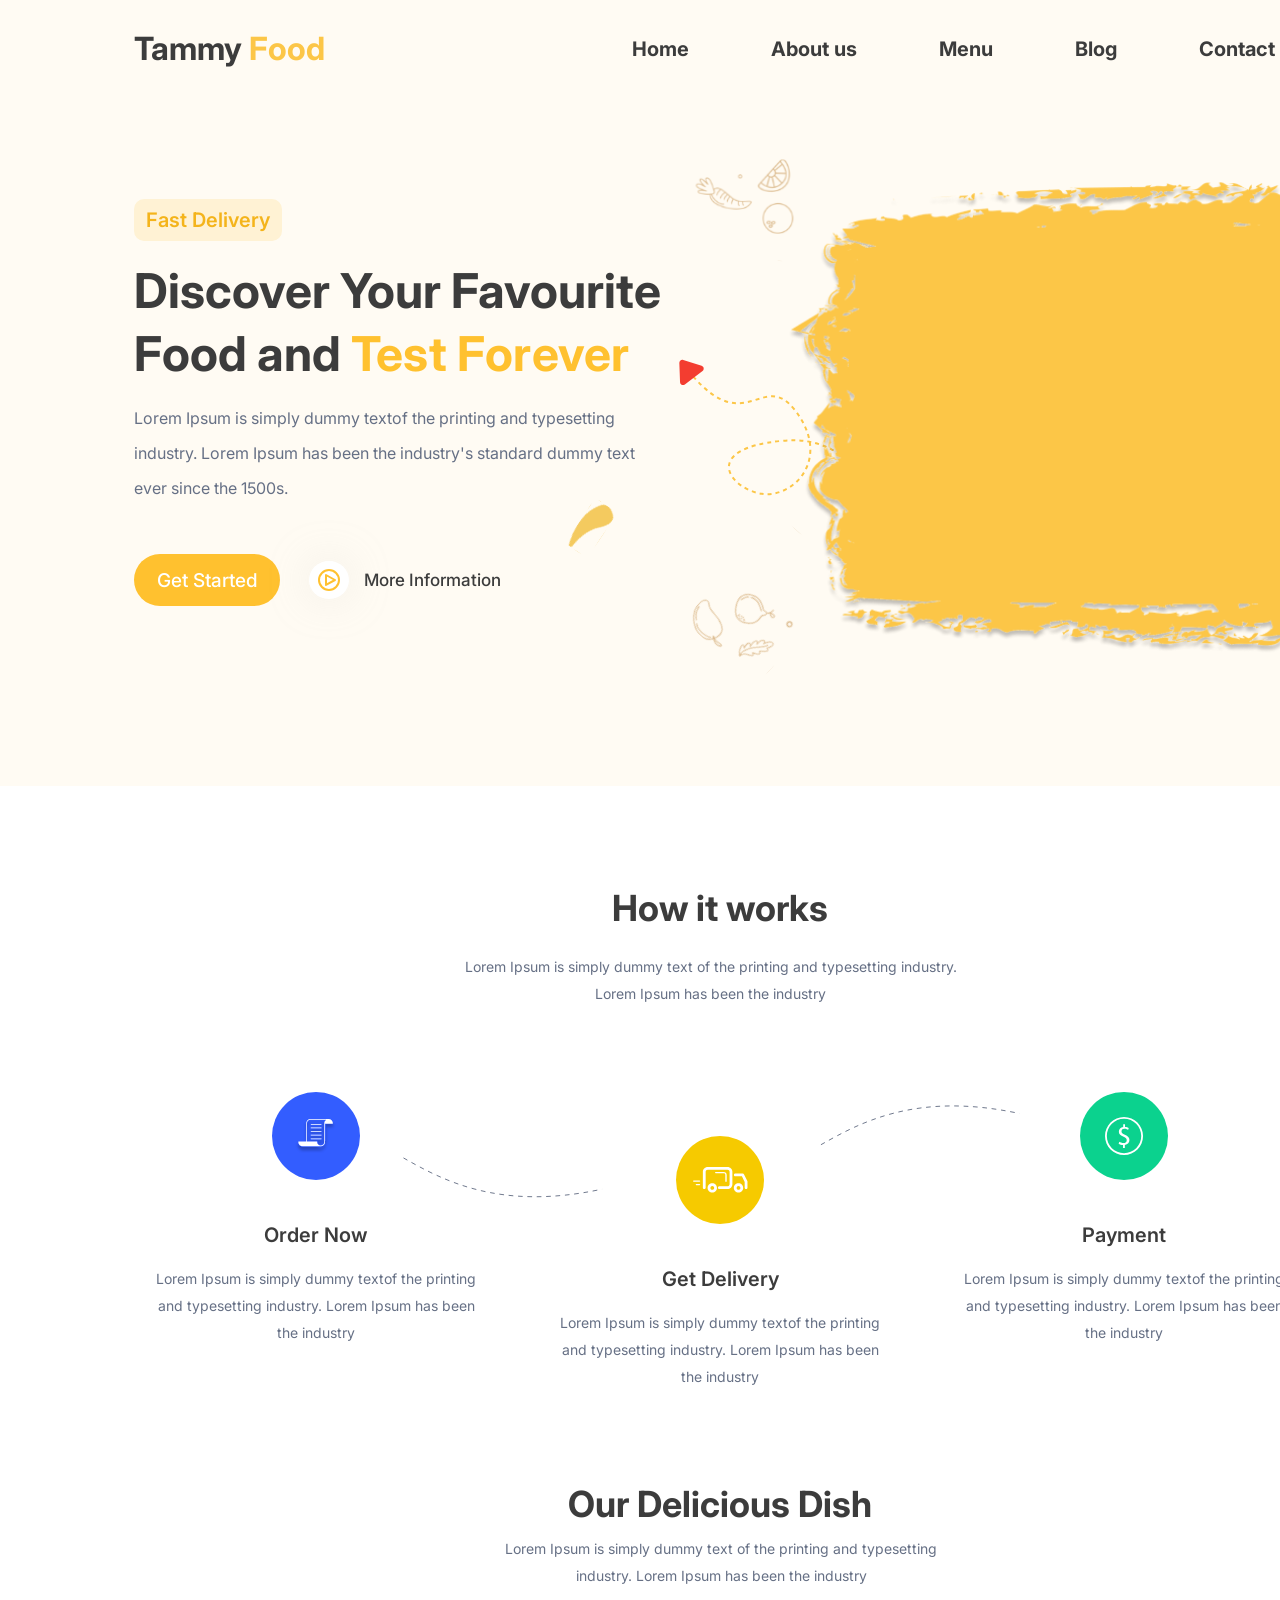
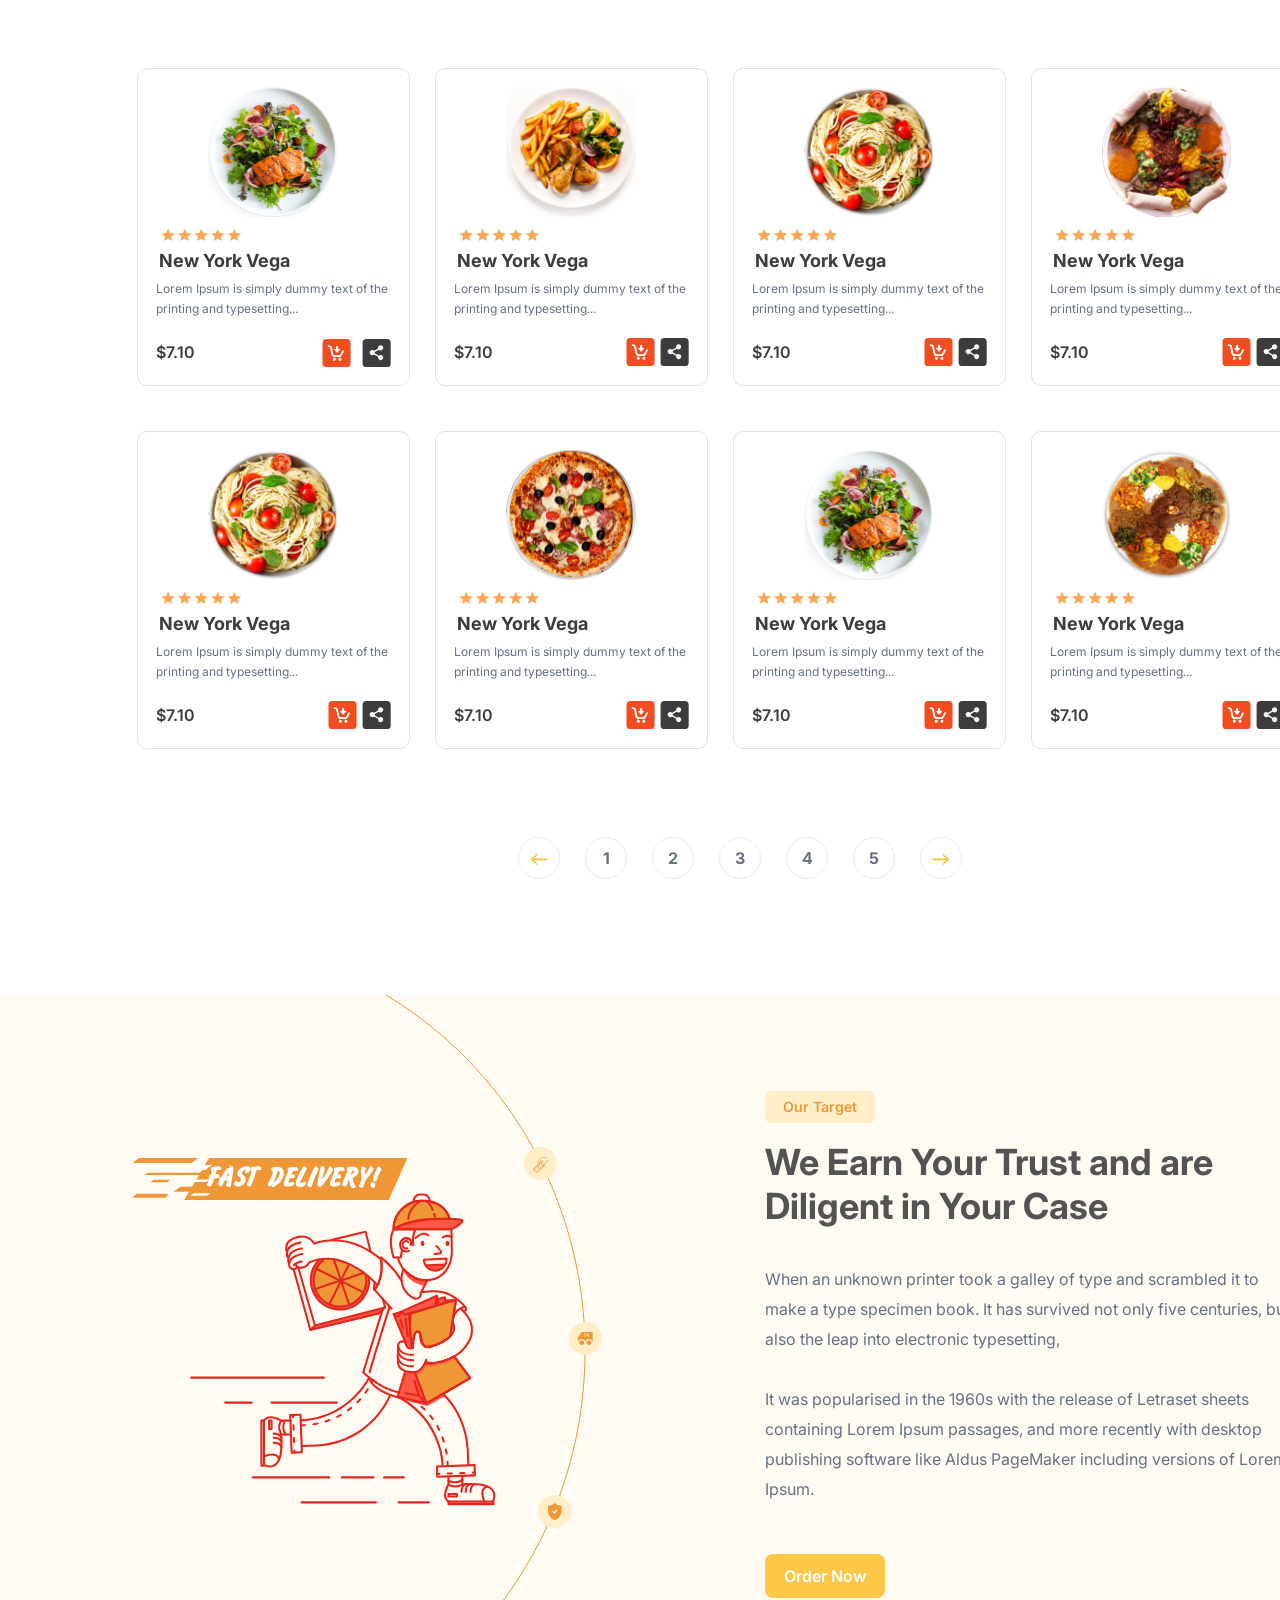
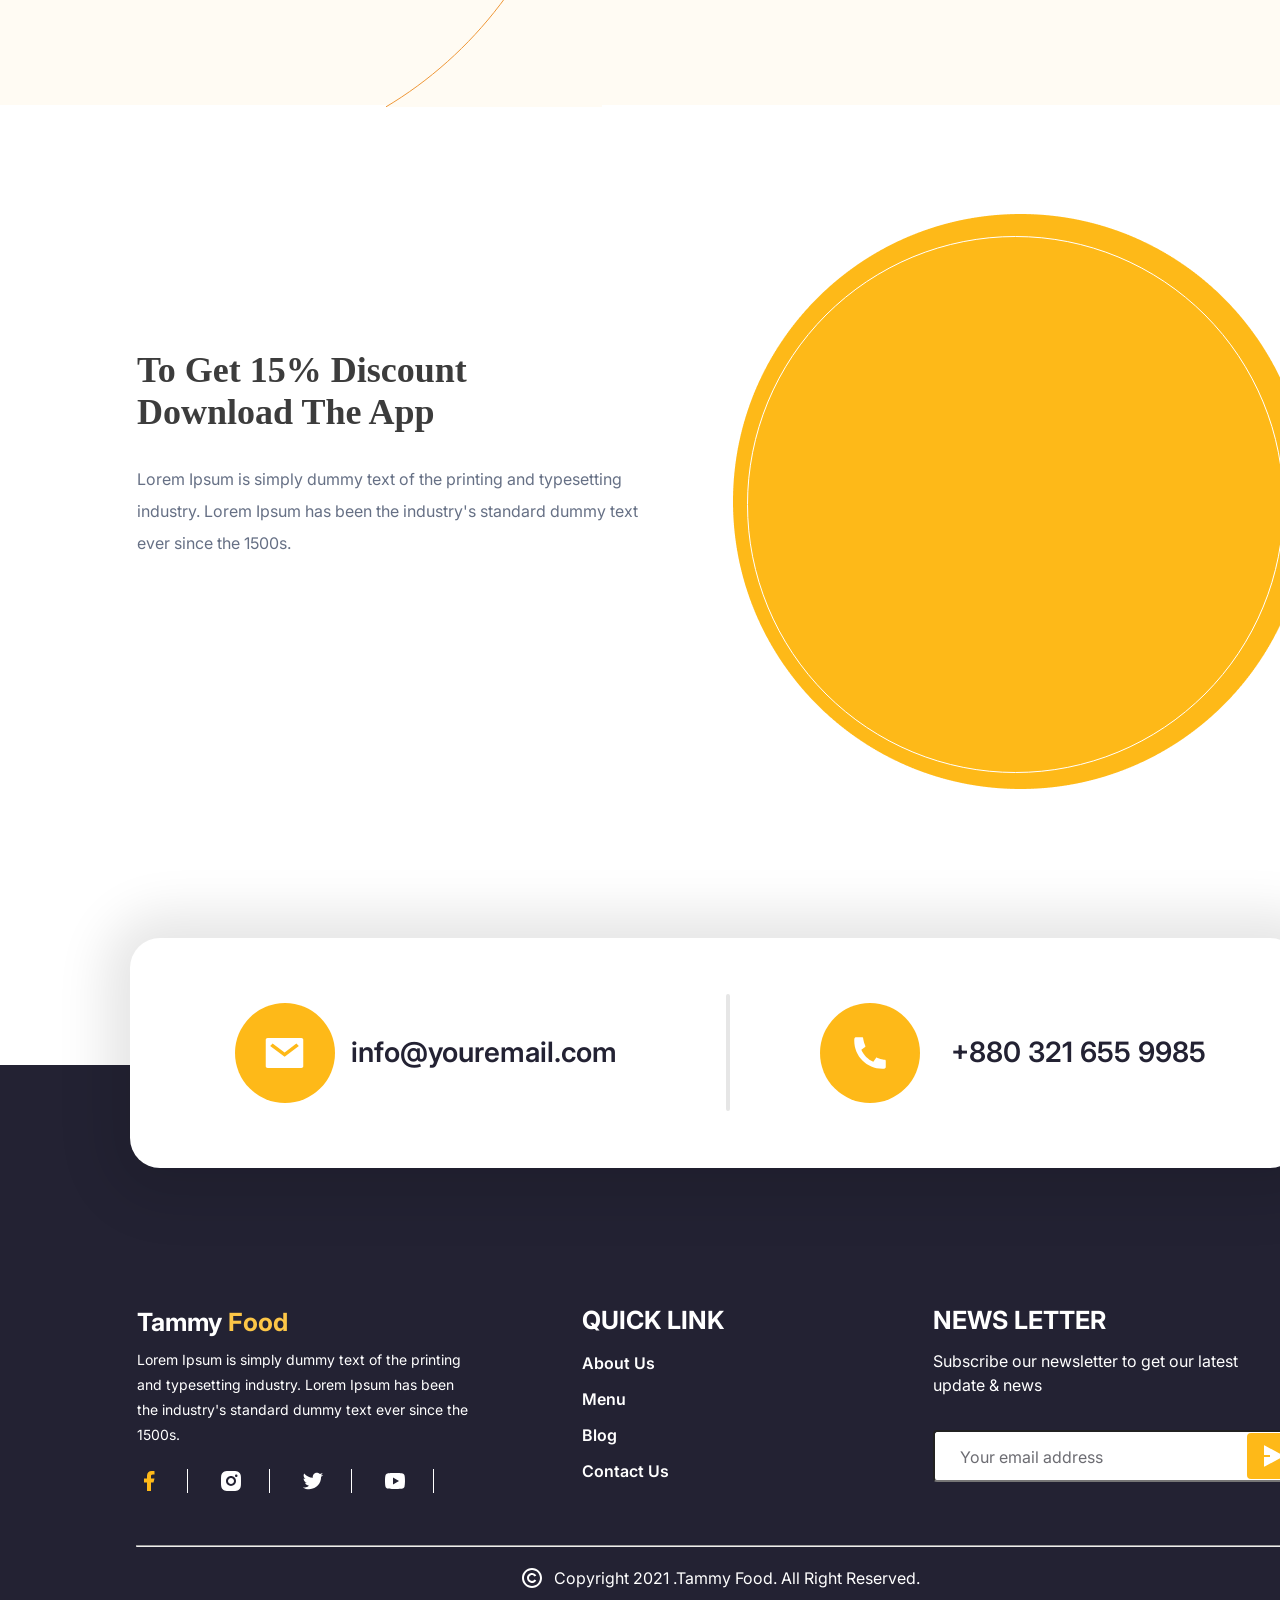
==== commit 535fa84f: "improve-style" ====
--- a/index.html
+++ b/index.html
@@ -8,6 +8,9 @@
     <link rel="preconnect" href="https://fonts.gstatic.com" crossorigin>
     <link href="https://fonts.googleapis.com/css2?family=Inter:wght@400;500;600;700&display=swap" rel="stylesheet">
     <link href="https://unpkg.com/aos@2.3.1/dist/aos.css" rel="stylesheet">
+    <script src="https://ajax.googleapis.com/ajax/libs/jquery/2.2.4/jquery.min.js"></script>
+    <link rel="stylesheet" href="https://cdnjs.cloudflare.com/ajax/libs/font-awesome/4.7.0/css/font-awesome.min.css">
+    <link rel="icon" href="img/favicon/favicon.png" type="image/png">
     <link rel="stylesheet" href="style/style.css">
     <title>Restaurant</title>
 </head>
@@ -15,9 +18,10 @@
 <body class="container">
 <header class="header">
     <div class="header-menu"><a href="/" class="tammy">Tammy <span class="food">Food</span></a>
-        <div class="information"><a href="" class="home ">Home</a> <a class="about" href="">About us </a> <a
-                class="menu" href="">Menu</a> <a class="blog" href="">Blog </a> <a class="contact" href="">Contact
-            Us</a></div>
+        <div class="information"><a href="" class="main-anchors">Home</a> <a class="main-anchors" href="">About us </a> <a
+                class="main-anchors" href="">Menu</a> <a class="main-anchors" href="">Blog </a> <a class="main-anchors" href="">Contact
+            Us</a>
+        </div>
     </div>
     <div class="photo">
         <img class="photo3" src="img/icons/about-us/Vector (2).svg" alt="photo3">
@@ -117,7 +121,7 @@
                         <p class="dish-price">$7.10</p>
                     </div>
                     <div class="menu-icons">
-                        <img src="img/icons/menu/dish-icon1.svg" alt="icon1">
+                      <button class="button-shop"><img src="img/icons/menu/dish-icon1.svg" alt="icon1"></button>
                         <img src="img/icons/menu/dish-icon2.svg" alt="icon2">
                     </div>
                 </div>
@@ -132,7 +136,7 @@
                         <p class="dish-price">$7.10</p>
                     </div>
                     <div class="menu-icons">
-                        <img src="img/icons/menu/dish-icon1.svg" alt="icon1">
+                        <img class="button-shop" src="img/icons/menu/dish-icon1.svg" alt="icon1">
                         <img class="icon-2" src="img/icons/menu/dish-icon2.svg" alt="icon2">
                     </div>
                 </div>
@@ -147,7 +151,7 @@
                         <p class="dish-price">$7.10</p>
                     </div>
                     <div class="menu-icons">
-                        <img src="img/icons/menu/dish-icon1.svg" alt="icon1">
+                        <img class="button-shop" src="img/icons/menu/dish-icon1.svg" alt="icon1">
                         <img class="icon-2" src="img/icons/menu/dish-icon2.svg" alt="icon2">
                     </div>
                 </div>
@@ -162,7 +166,7 @@
                         <p class="dish-price">$7.10</p>
                     </div>
                     <div class="menu-icons">
-                        <img src="img/icons/menu/dish-icon1.svg" alt="icon1">
+                        <img class="button-shop" src="img/icons/menu/dish-icon1.svg" alt="icon1">
                         <img class="icon-2" src="img/icons/menu/dish-icon2.svg" alt="icon2">
                     </div>
                 </div>
@@ -177,7 +181,7 @@
                         <p class="dish-price">$7.10</p>
                     </div>
                     <div class="menu-icons">
-                        <img src="img/icons/menu/dish-icon1.svg" alt="icon1">
+                        <img class="button-shop" src="img/icons/menu/dish-icon1.svg" alt="icon1">
                         <img class="icon-2" src="img/icons/menu/dish-icon2.svg" alt="icon2">
                     </div>
                 </div>
@@ -192,7 +196,7 @@
                         <p class="dish-price">$7.10</p>
                     </div>
                     <div class="menu-icons">
-                        <img src="img/icons/menu/dish-icon1.svg" alt="icon1">
+                        <img class="button-shop" src="img/icons/menu/dish-icon1.svg" alt="icon1">
                         <img class="icon-2" src="img/icons/menu/dish-icon2.svg" alt="icon2">
                     </div>
                 </div>
@@ -207,7 +211,7 @@
                         <p class="dish-price">$7.10</p>
                     </div>
                     <div class="menu-icons">
-                        <img src="img/icons/menu/dish-icon1.svg" alt="icon1">
+                        <img class="button-shop" src="img/icons/menu/dish-icon1.svg" alt="icon1">
                         <img class="icon-2" src="img/icons/menu/dish-icon2.svg" alt="icon2">
                     </div>
                 </div>
@@ -222,7 +226,7 @@
                         <p class="dish-price">$7.10</p>
                     </div>
                     <div class="menu-icons">
-                        <img src="img/icons/menu/dish-icon1.svg" alt="icon1">
+                        <img class="button-shop" src="img/icons/menu/dish-icon1.svg" alt="icon1">
                         <img class="icon-2" src="img/icons/menu/dish-icon2.svg" alt="icon2">
                     </div>
                 </div>
@@ -301,10 +305,6 @@
             <p class="describe-app">Lorem Ipsum is simply dummy text of the printing and typesetting industry. Lorem
                 Ipsum has been the
                 industry's standard dummy text ever since the 1500s.</p>
-            <div class="icons-app">
-                <img class="icons-app-1" src="img/icons/discount/Group%202106.svg" alt="">
-                <img class="icons-app-2" src="img/icons/discount/Group%201876.svg" alt="">
-            </div>
         </div>
         <div class="phone">
             <img data-aos="flip-right" class="slice-phone" src="img/photo/discount/Slice_1-removebg-preview.png" alt="">
@@ -326,10 +326,10 @@
                     Ipsum has been the
                     industry's standard dummy text ever since the 1500s.</p>
                 <div class="link-icons">
-                    <a class="program-icons" href=""><img class=" program-facebook " src="img/icons/footer/facebook-fill.svg" alt=""></a>
-                    <a class="program-icons" href=""><img class="program-instagram " src="img/icons/footer/instagram-fill.svg" alt=""></a>
-                    <a class="program-icons" href=""><img class="program-twitter " src="img/icons/footer/twitter-fill.svg" alt=""></a>
-                    <a class="program-icons" href=""><img class="program-youtube " src="img/icons/footer/youtube-fill.svg" alt=""></a>
+                    <a class="program-icons" href=""><img class="programs" src="img/icons/footer/facebook-fill.svg" alt=""></a>
+                    <a class="program-icons" href=""><img class="programs" src="img/icons/footer/instagram-fill.svg" alt=""></a>
+                    <a class="program-icons" href=""><img class="programs" src="img/icons/footer/twitter-fill.svg" alt=""></a>
+                    <a class="program-icons" href=""><img class="programs " src="img/icons/footer/youtube-fill.svg" alt=""></a>
                     <div class="indicator"></div>
                 </div>
             </div>
@@ -371,6 +371,26 @@
 </main>
 <script src="https://unpkg.com/aos@2.3.1/dist/aos.js"></script>
 <script src="js/main.js"></script>
+<script>
+    jQuery(document).ready(function(){
+        jQuery(window).scroll(function () {
+            if (jQuery(this).scrollTop() > 600) {
+                jQuery('#myBtn').css('opacity', '1');
+            } else {
+                jQuery('#myBtn').css('opacity', '0');
+            }
+        });
+
+        jQuery('#myBtn').click(function () {
+            jQuery('body,html').animate({
+                scrollTop: 0
+            }, 800);
+            return false;
+        });
+    });
+</script>
+
+<div id="myBtn" title="Back to top"><i class="fa fa-arrow-up"></i></div>
 </body>
 
 </html>
--- a/style/style.css
+++ b/style/style.css
@@ -55,49 +55,33 @@
     font-weight: bold;
 }
 
-.home {
+.main-anchors {
     color: #3C3C3C;
-}
-
-.home:hover {
+    position: relative;
+    cursor: pointer;
+    transition: 0.5s;
+}
+
+.main-anchors::after {
+    position: absolute;
+    content: "";
+    width: 100%;
+    height: 2px;
+    top: 100%;
+    left: 0;
+    transition: transform 0.5s;
+    transform: scaleX(0);
+    transform-origin: center;
+    background-color: #FCC647;
+}
+
+.main-anchors:hover {
     color: #FCC647;
-    border-bottom: solid 3px #FCC647;
-}
-
-.about {
-    color: #3C3C3C;
-}
-
-.about:hover {
-    color: #FCC647;
-    border-bottom: solid 3px #FCC647;
-}
-
-.menu {
-    color: #3C3C3C;
-}
-
-.menu:hover {
-    color: #FCC647;
-    border-bottom: solid 3px #FCC647;
-}
-
-.blog {
-    color: #3C3C3C;
-}
-
-.blog:hover {
-    color: #FCC647;
-    border-bottom: solid 3px #FCC647;
-}
-
-.contact {
-    color: #3C3C3C;
-}
-
-.contact:hover {
-    color: #FCC647;
-    border-bottom: solid 3px #FCC647;
+}
+
+.main-anchors:hover::after {
+    transform: scaleX(1);
+    transform-origin: center;
 }
 
 a {
@@ -515,6 +499,17 @@
     height: 29px;
 }
 
+.button-shop {
+    border: none;
+    background-color: #FFF;
+    cursor: pointer;
+    transition: transform 0.7s ease-in-out;
+}
+
+.button-shop:hover {
+    transform: rotate(360deg);
+}
+
 .pagination {
     margin-top: 88px;
     margin-bottom: 30px;
@@ -705,6 +700,7 @@
 .download-app {
     margin-top: 244px;
     padding-left: 137px;
+    margin-bottom: 95px;
 }
 
 .discount-app {
@@ -740,13 +736,6 @@
 }
 
 
-.icons-app {
-    display: flex;
-    align-items: center;
-    gap: 24px;
-    margin-top: 50px;
-}
-
 .phone {
     position: relative;
     width: 40%;
@@ -761,13 +750,13 @@
 .slice-phone {
     position: absolute;
     z-index: 1;
-    top: 32%;
+    top: 31%;
     right: 53%;
 }
 
 .circle-element-1 {
     position: absolute;
-    top: 44%;
+    top: 43%;
     right: 41%;
     z-index: 1;
 }
@@ -775,7 +764,7 @@
 .circle-element-2 {
     position: absolute;
     z-index: 1;
-    top: 92%;
+    top: 91%;
     right: 100%;
 }
 
@@ -783,13 +772,13 @@
     position: absolute;
     z-index: 1;
     top: 58%;
-    right: 101%;
+    right: 102%;
 }
 
 .circle-element-4 {
     position: absolute;
     z-index: 1;
-    top: 85%;
+    top: 84%;
     right: 34%;
 }
 
@@ -800,21 +789,21 @@
     z-index: 1;
 }
 
-.footer{
+.footer {
     background-color: #232233;
     position: relative;
 }
 
-.main-footer{
+.main-footer {
     display: flex;
     padding-top: 226px;
 }
 
-.tammy-food-link{
-padding-left: 137px;
-}
-
-.tammy-footer{
+.tammy-food-link {
+    padding-left: 137px;
+}
+
+.tammy-footer {
     color: #FFF;
     font-size: 25px;
     font-style: normal;
@@ -824,7 +813,7 @@
     display: inline-block;
 }
 
-.food-footer{
+.food-footer {
     color: #FCC647;
     font-size: 25px;
     font-style: normal;
@@ -832,7 +821,7 @@
     line-height: normal;
 }
 
-.describe-footer{
+.describe-footer {
     color: #FFF;
     width: 331px;
     font-size: 14px;
@@ -843,8 +832,9 @@
     padding: 0;
     margin-bottom: 0;
 }
-.quick-link{
-    color:  #FFF;
+
+.quick-link {
+    color: #FFF;
     font-size: 25px;
     font-style: normal;
     font-weight: 700;
@@ -854,14 +844,14 @@
     margin-bottom: 0px;
 }
 
-.link-type{
+.link-type {
     display: flex;
     flex-direction: column;
     gap: 12px;
     margin-top: 12px;
 }
 
-.link-about-us{
+.link-about-us {
     color: #FFF;
     font-size: 16px;
     font-style: normal;
@@ -869,7 +859,7 @@
     line-height: 24px;;
 }
 
-.link-menu{
+.link-menu {
     color: #FFF;
     font-size: 16px;
     font-style: normal;
@@ -877,7 +867,7 @@
     line-height: 24px;
 }
 
-.link-blog{
+.link-blog {
     color: #FFF;
     font-size: 16px;
     font-style: normal;
@@ -885,7 +875,7 @@
     line-height: 24px
 }
 
-.link-contact{
+.link-contact {
     color: #FFF;
     font-size: 16px;
     font-style: normal;
@@ -893,17 +883,17 @@
     line-height: 24px;
 }
 
-.link{
+.link {
     padding-left: 114px;
     margin-top: 1px;
 }
 
-.letter-link{
+.letter-link {
     padding-left: 209px;
     margin-top: 2px;
 }
 
-.letter{
+.letter {
     color: #FFF;
     font-size: 25px;
     font-style: normal;
@@ -914,7 +904,7 @@
     margin-bottom: 0;
 }
 
-.describe-letter{
+.describe-letter {
     color: #FFF;
     font-size: 16px;
     font-style: normal;
@@ -925,10 +915,11 @@
     margin-bottom: 0;
 }
 
-input{
-    width: 362px;
-    height: 45px;
+input {
+    padding: 12px 38px 12px 10px;
     margin-top: 33px;
+    border-radius: 4px;
+    width: 100%;
 }
 
 input::placeholder {
@@ -941,7 +932,7 @@
     padding-left: 15px;
 }
 
-.base-plane{
+.base-plane {
     border-radius: 4px;
     background: #FEB918;
     width: 52px;
@@ -955,7 +946,7 @@
 }
 
 
-hr{
+hr {
     display: block;
     background: #FFF;
     width: 1167px;
@@ -963,7 +954,7 @@
     margin-bottom: 0;
 }
 
-.copyright{
+.copyright {
     color: #FFF;
     -webkit-text-stroke-width: 1;
     -webkit-text-stroke-color: #000;
@@ -973,7 +964,7 @@
     line-height: 24px;
 }
 
-.footer-end{
+.footer-end {
     display: flex;
     justify-content: center;
     align-items: center;
@@ -982,36 +973,35 @@
     padding: 0;
 }
 
-.link-icons{
+.link-icons {
     margin-top: 22px;
 
 }
 
-.program-icons{
+.program-icons {
     display: inline-block;
     border-right: 1px solid #FFF;
     padding: 0px 26px;
     height: 24px;
-    width: 24px ;
-}
-
-.program-icons:nth-child(1){
+    width: 24px;
+}
+
+.program-icons:nth-child(1) {
     padding-left: 0;
 }
 
-.program-icons:last-child{
+.program-icons:last-child {
     border-right: none;
 }
 
-.program-facebook:hover{
-    border: 0.5px solid #FFF;
-}
-
-.program-instagram:hover{
-
-}
-
-.email{
+.programs:hover {
+    -webkit-transform: scale(1.2);
+    -ms-transform: scale(1.2);
+    transform: scale(1.3);
+}
+
+
+.email {
     background-color: #FFF;
     border-radius: 30px;
     width: 1170px;
@@ -1019,14 +1009,19 @@
     position: absolute;
     bottom: 81%;
     left: 9%;
-    box-shadow: 5px 5px 50px 30px rgba(0,0,0,0.1);
+    box-shadow: 5px 5px 50px 30px rgba(0, 0, 0, 0.1);
     display: flex;
     flex-direction: row;
     align-items: center;
     justify-content: space-between;
-}
-
-.elips-base-email-1{
+    transition-duration: 0.7s;
+}
+
+.email:hover {
+    transform: translateY(-20px);
+}
+
+.elips-base-email-1 {
     border-radius: 50%;
     width: 100px;
     height: 100px;
@@ -1038,7 +1033,7 @@
     background-color: #FEB918;
 }
 
-.elips-base-email-2{
+.elips-base-email-2 {
     border-radius: 50%;
     width: 100px;
     height: 100px;
@@ -1051,17 +1046,17 @@
 }
 
 
-.mail-icons-1{
+.mail-icons-1 {
     width: 45px;
 }
 
-.mail-icons-2{
+.mail-icons-2 {
     width: 42px;
 }
 
 
-.text-mail{
-    color:  #232233;
+.text-mail {
+    color: #232233;
     font-size: 28px;
     font-style: normal;
     font-weight: 600;
@@ -1070,21 +1065,49 @@
     padding-left: 221px;
 }
 
-.text-phone{
-   padding-right: 94px;
-}
-
-.line-mail{
+.text-phone {
+    padding-right: 94px;
+}
+
+.line-mail {
     position: absolute;
     left: 51%;
 }
 
 
-
-.text-phone{
+.text-phone {
     color: #232233;
     font-size: 28px;
     font-style: normal;
     font-weight: 600;
     line-height: 37.5px;
+}
+
+#myBtn {
+    width: 48px;
+    line-height: 48px;
+    overflow: hidden;
+    z-index: 999;
+    cursor: pointer;
+    opacity: 0;
+    transition: all 0.4s ease-in;
+    -o-transition: all 0.4s ease-in;
+    -webkit-transition: all 0.4s ease-in;
+    -moz-transition: all 0.4s ease-in;
+    position: fixed;
+    bottom: 20px;
+    right: 20px;
+    background-color: #fbfbfb;
+    color: #333;
+    text-align: center;
+    font-size: 24px;
+    font-weight: bold;
+    text-decoration: none;
+    border-radius: 4px;
+    box-shadow: 0px 0px 12px rgba(0, 0, 0, 0.18);
+}
+
+#myBtn:hover {
+    background-color: #009fc1;
+    color: #fff;
 }
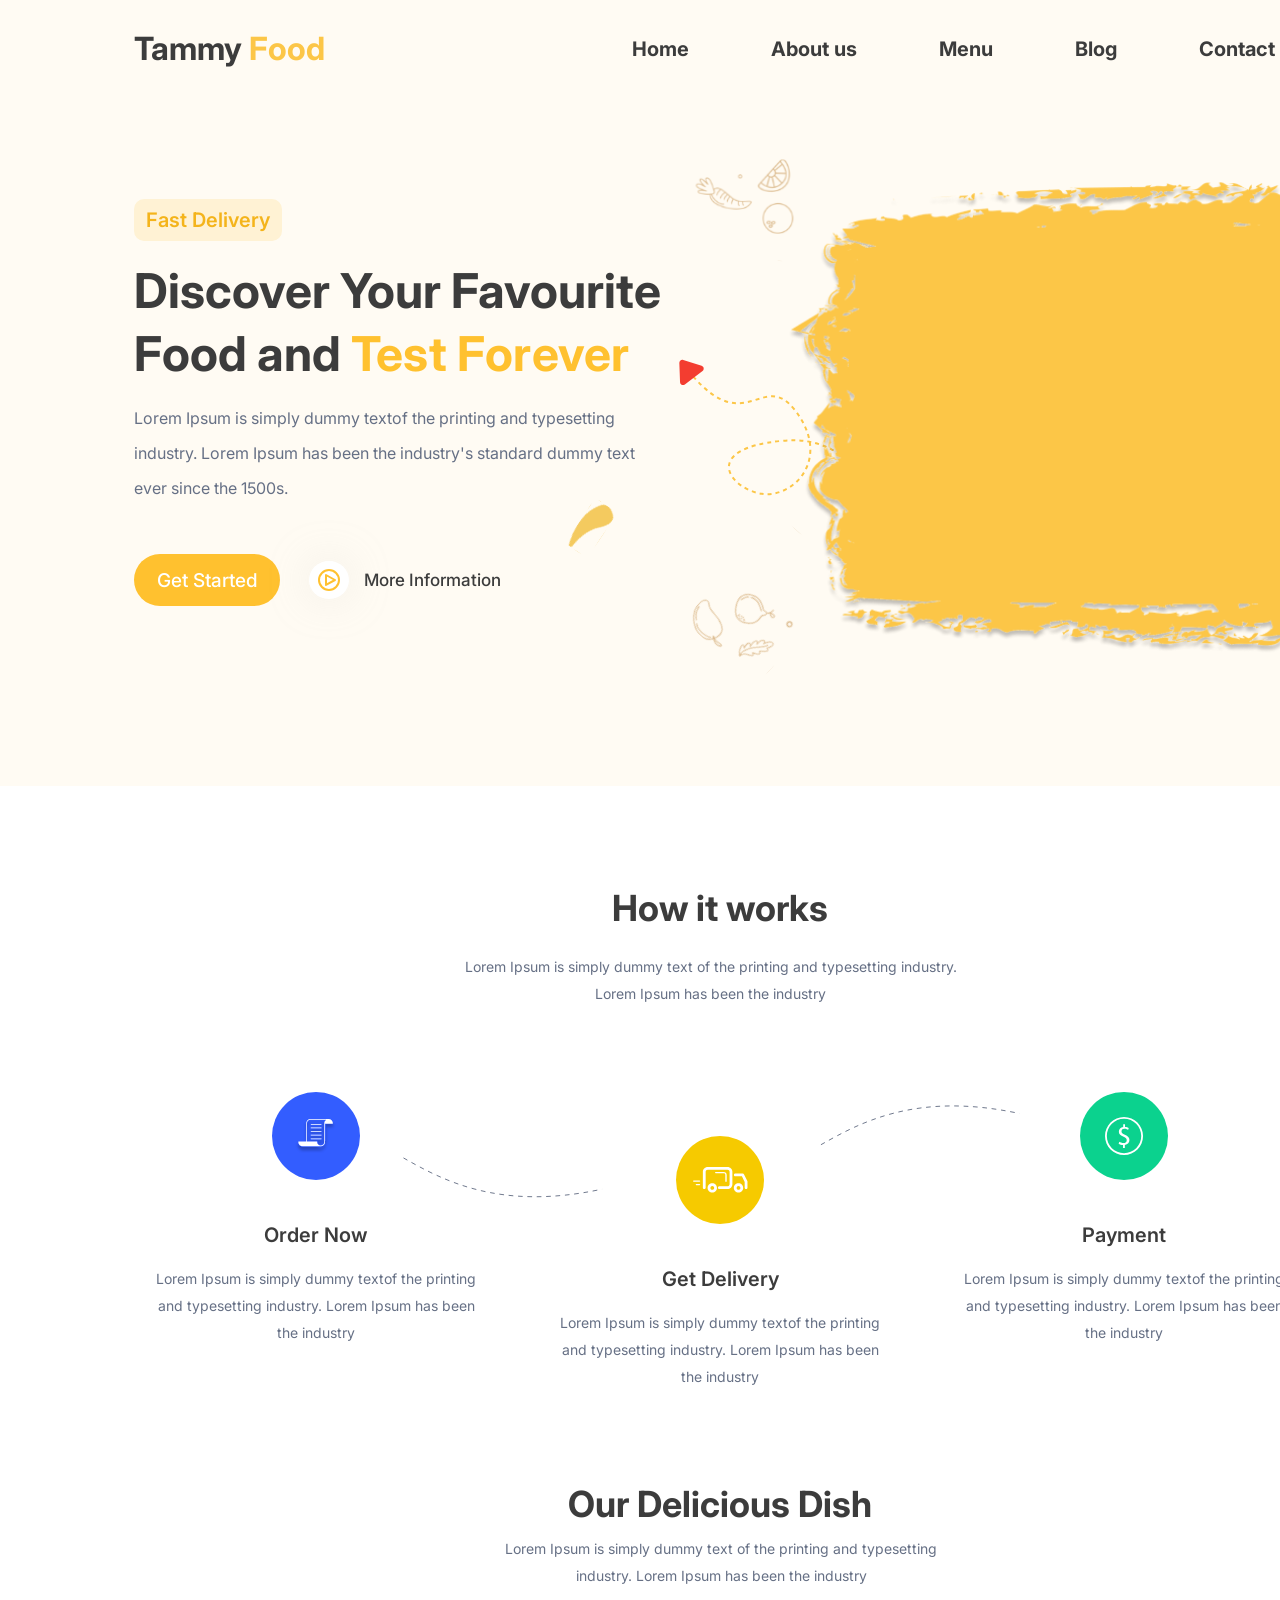
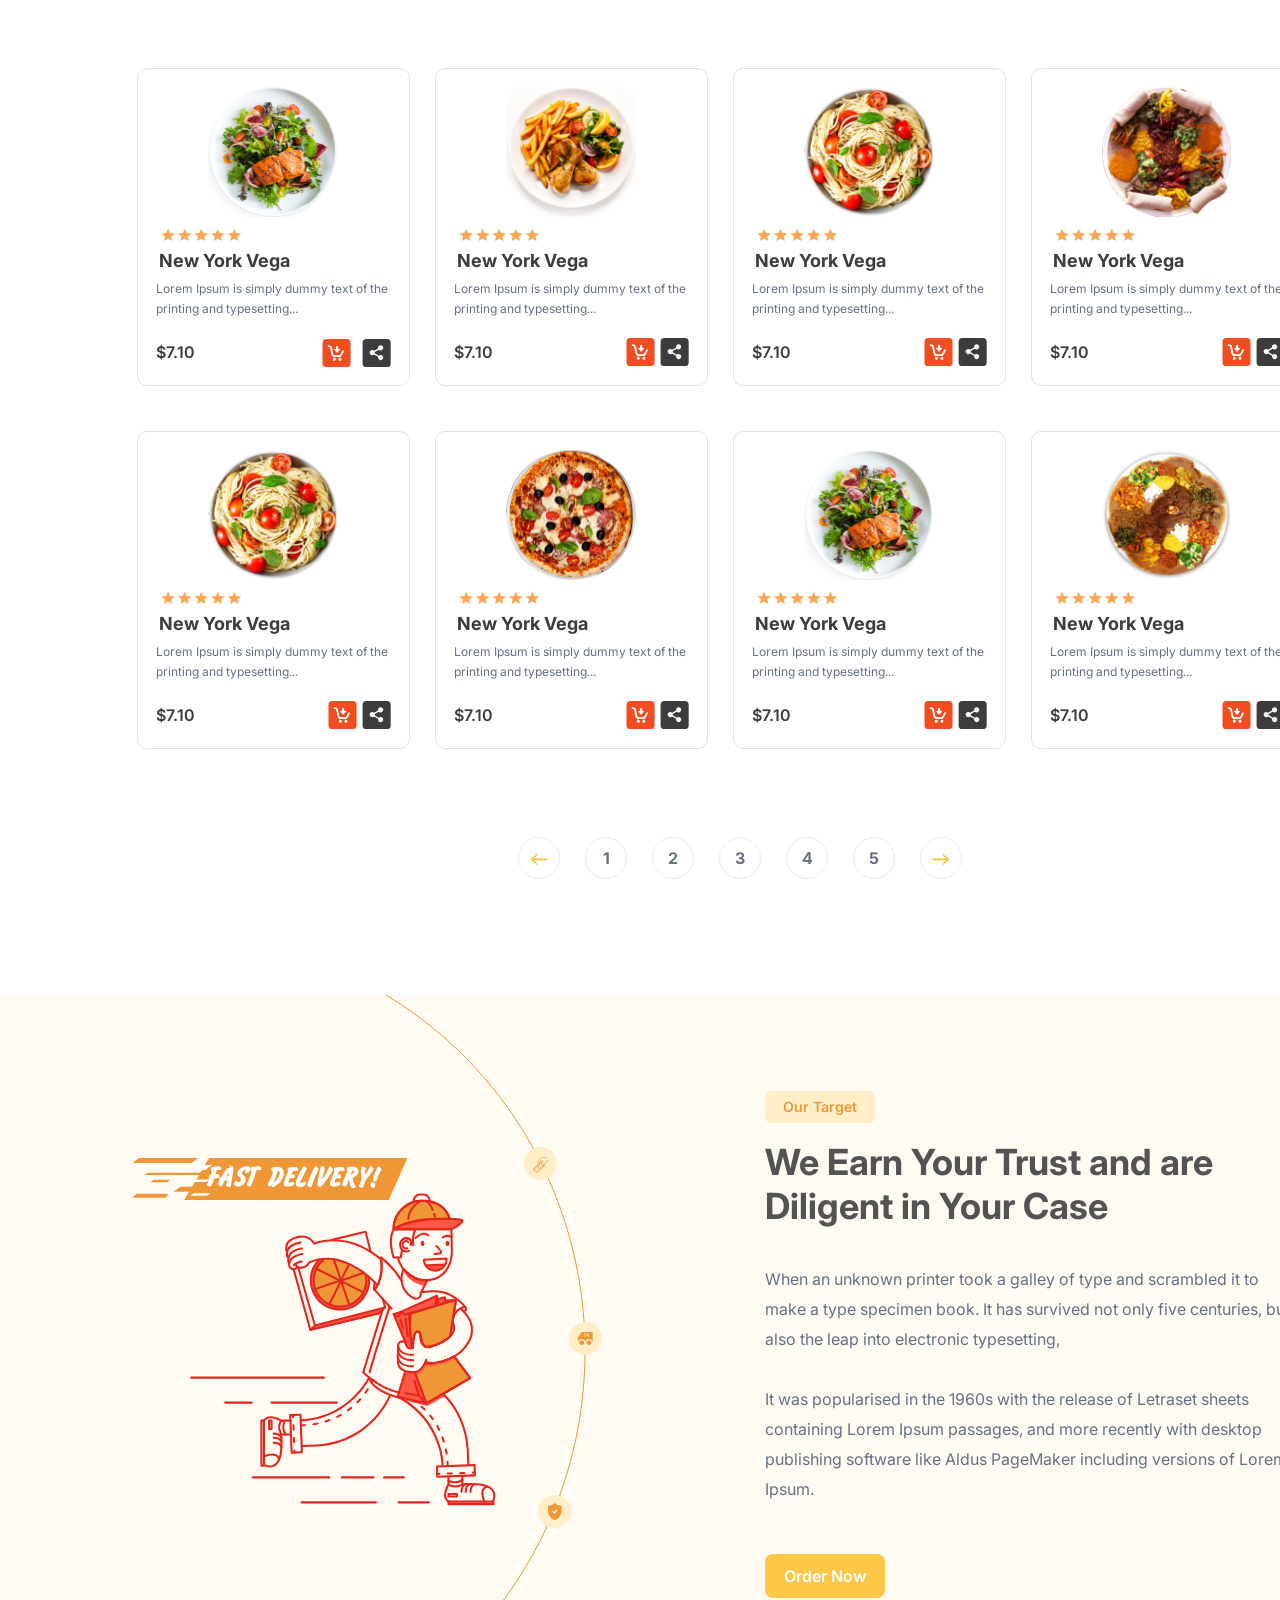
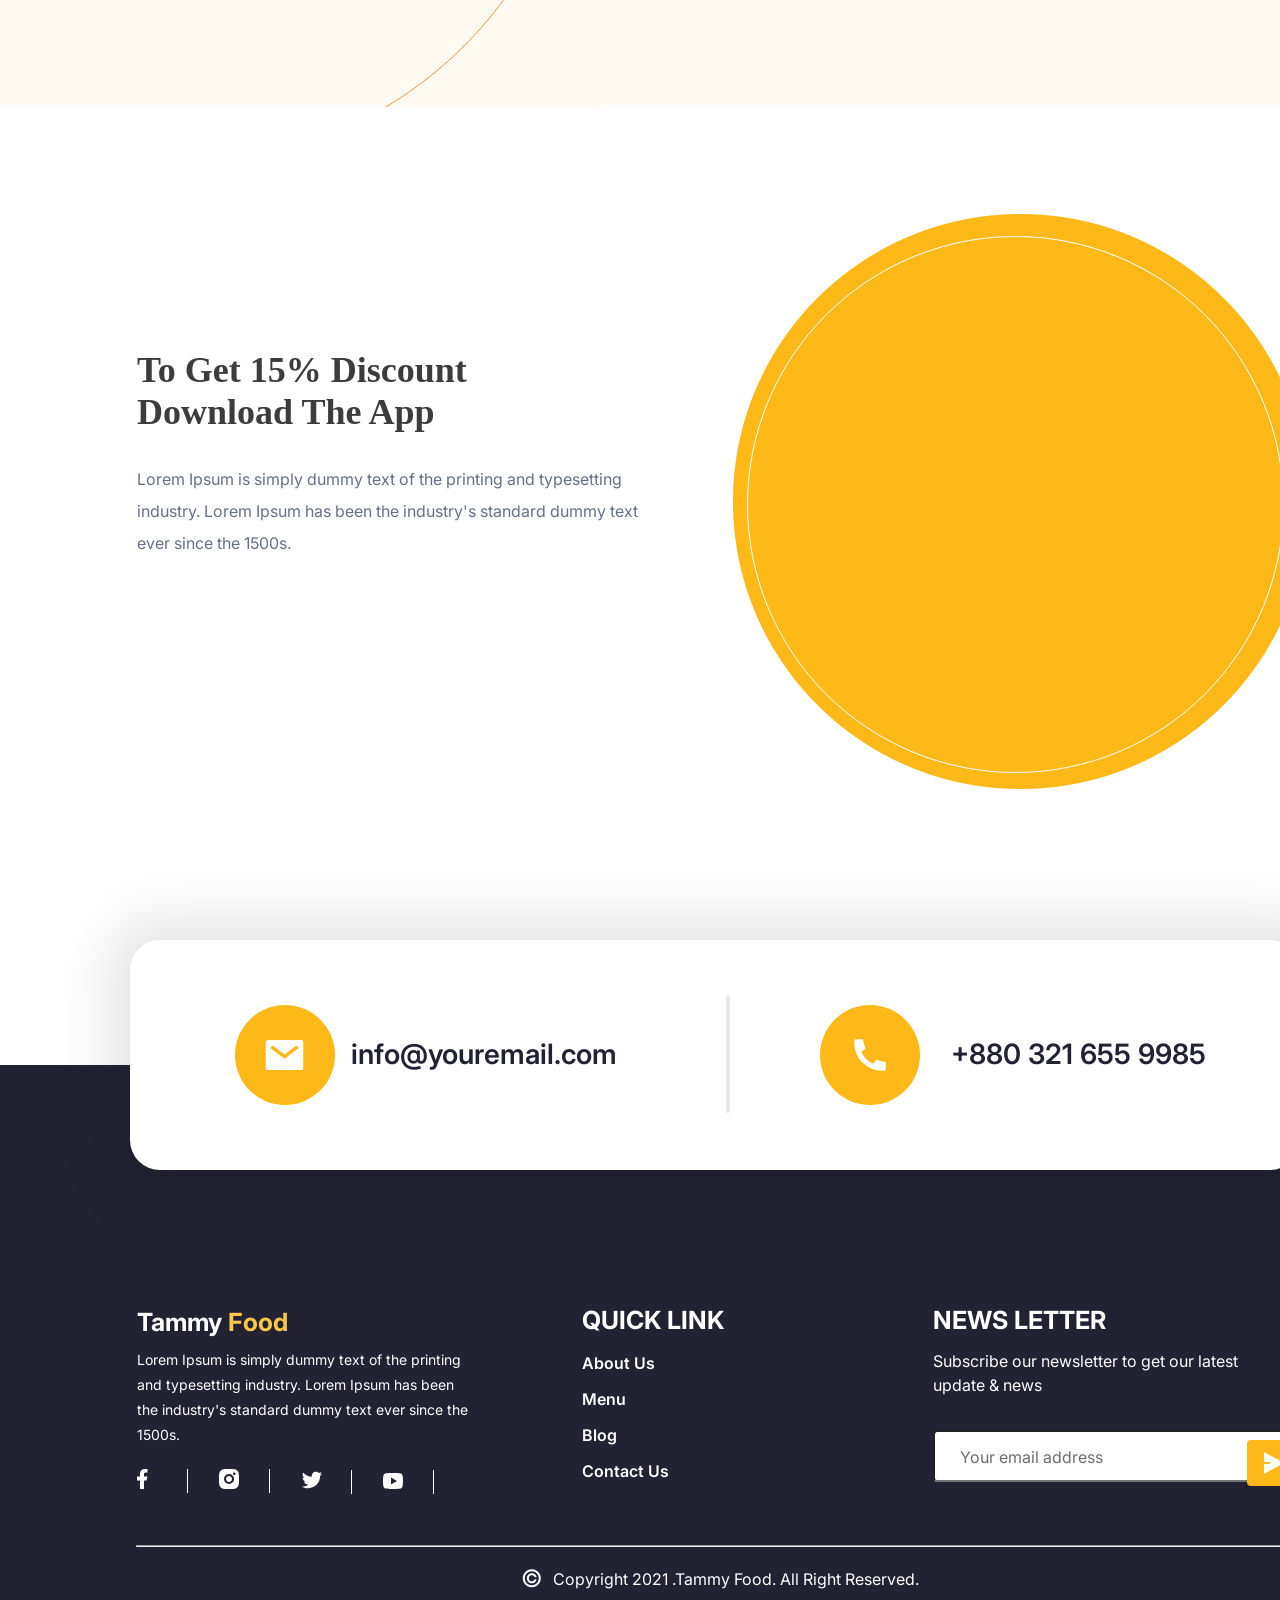
==== commit 33d4c0dd: "improve" ====
--- a/index.html
+++ b/index.html
@@ -16,10 +16,10 @@
 </head>
 
 <body class="container">
-<header class="header">
-    <div class="header-menu"><a href="/" class="tammy">Tammy <span class="food">Food</span></a>
-        <div class="information"><a href="" class="main-anchors">Home</a> <a class="main-anchors" href="">About us </a> <a
-                class="main-anchors" href="">Menu</a> <a class="main-anchors" href="">Blog </a> <a class="main-anchors" href="">Contact
+<header id="header" class="header">
+    <div class="header-menu"><a class="tammy" href="index.html#header">Tammy <span class="food">Food</span></a>
+        <div class="information"><a class="main-anchors" href="index.html#header">Home</a> <a class="main-anchors" href="index.html#main">About us </a> <a
+                class="main-anchors" href="index.html#menu">Menu</a> <a class="main-anchors" href="index.html#blog">Blog </a> <a class="main-anchors" href="index.html#contact">Contact
             Us</a>
         </div>
     </div>
@@ -61,7 +61,7 @@
     </div>
 </header>
 <main>
-    <div class="main">
+    <div id="main" class="main">
         <div class="about-us">
             <h1 class="describe">How it works</h1>
             <p class="lorem-2">Lorem Ipsum is simply dummy text of the printing and typesetting industry.
@@ -104,7 +104,7 @@
 
 
     </div>
-    <div class="menu-main">
+    <div id="menu" class="menu-main">
         <div class="menu-title">
             <h1 class="menu-dish">Our Delicious Dish</h1>
             <p class="lorem-menu">Lorem Ipsum is simply dummy text of the printing and typesetting industry.
@@ -268,7 +268,7 @@
 
 
     </div>
-    <div class="fast-delivery">
+    <div id="blog" class="fast-delivery">
         <div class="man-delivery">
             <img class="elips" src="img/icons/target/Slice%201.svg" alt="">
             <img class="man" src="img/icons/target/Group%20122.svg" alt="">
@@ -317,7 +317,7 @@
 
         </div>
     </div>
-    <footer class="footer">
+    <footer id="contact" class="footer">
         <div class="main-footer">
             <div class="tammy-food-link">
                 <h1 class="tammy-footer">Tammy <span class="food-footer">Food</span></h1>
@@ -326,20 +326,32 @@
                     Ipsum has been the
                     industry's standard dummy text ever since the 1500s.</p>
                 <div class="link-icons">
-                    <a class="program-icons" href=""><img class="programs" src="img/icons/footer/facebook-fill.svg" alt=""></a>
-                    <a class="program-icons" href=""><img class="programs" src="img/icons/footer/instagram-fill.svg" alt=""></a>
-                    <a class="program-icons" href=""><img class="programs" src="img/icons/footer/twitter-fill.svg" alt=""></a>
-                    <a class="program-icons" href=""><img class="programs " src="img/icons/footer/youtube-fill.svg" alt=""></a>
+                    <a class="program-icons" href="">  <svg class="programs" width="11" height="20" viewBox="0 0 11 20" fill="none" xmlns="http://www.w3.org/2000/svg">
+                        <path d="M7 11.5H9.5L10.5 7.5H7V5.5C7 4.47 7 3.5 9 3.5H10.5V0.14C10.174 0.0970001 8.943 0 7.643 0C4.928 0 3 1.657 3 4.7V7.5H0V11.5H3V20H7V11.5Z" fill="white"/>
+                    </svg>
+                    </a>
+                    <a class="program-icons" href=""><svg class="programs" width="20" height="20" viewBox="0 0 20 20" fill="none" xmlns="http://www.w3.org/2000/svg">
+                        <path d="M10 0C12.717 0 13.056 0.00999994 14.122 0.0599999C15.187 0.11 15.912 0.277 16.55 0.525C17.21 0.779 17.766 1.123 18.322 1.678C18.8305 2.1779 19.224 2.78259 19.475 3.45C19.722 4.087 19.89 4.813 19.94 5.878C19.987 6.944 20 7.283 20 10C20 12.717 19.99 13.056 19.94 14.122C19.89 15.187 19.722 15.912 19.475 16.55C19.2247 17.2178 18.8311 17.8226 18.322 18.322C17.822 18.8303 17.2173 19.2238 16.55 19.475C15.913 19.722 15.187 19.89 14.122 19.94C13.056 19.987 12.717 20 10 20C7.283 20 6.944 19.99 5.878 19.94C4.813 19.89 4.088 19.722 3.45 19.475C2.78233 19.2245 2.17753 18.8309 1.678 18.322C1.16941 17.8222 0.775931 17.2175 0.525 16.55C0.277 15.913 0.11 15.187 0.0599999 14.122C0.0129999 13.056 0 12.717 0 10C0 7.283 0.00999994 6.944 0.0599999 5.878C0.11 4.812 0.277 4.088 0.525 3.45C0.775236 2.78218 1.1688 2.17732 1.678 1.678C2.17767 1.16923 2.78243 0.775729 3.45 0.525C4.088 0.277 4.812 0.11 5.878 0.0599999C6.944 0.0129999 7.283 0 10 0ZM10 5C8.67392 5 7.40215 5.52678 6.46447 6.46447C5.52678 7.40215 5 8.67392 5 10C5 11.3261 5.52678 12.5979 6.46447 13.5355C7.40215 14.4732 8.67392 15 10 15C11.3261 15 12.5979 14.4732 13.5355 13.5355C14.4732 12.5979 15 11.3261 15 10C15 8.67392 14.4732 7.40215 13.5355 6.46447C12.5979 5.52678 11.3261 5 10 5ZM16.5 4.75C16.5 4.41848 16.3683 4.10054 16.1339 3.86612C15.8995 3.6317 15.5815 3.5 15.25 3.5C14.9185 3.5 14.6005 3.6317 14.3661 3.86612C14.1317 4.10054 14 4.41848 14 4.75C14 5.08152 14.1317 5.39946 14.3661 5.63388C14.6005 5.8683 14.9185 6 15.25 6C15.5815 6 15.8995 5.8683 16.1339 5.63388C16.3683 5.39946 16.5 5.08152 16.5 4.75ZM10 7C10.7956 7 11.5587 7.31607 12.1213 7.87868C12.6839 8.44129 13 9.20435 13 10C13 10.7956 12.6839 11.5587 12.1213 12.1213C11.5587 12.6839 10.7956 13 10 13C9.20435 13 8.44129 12.6839 7.87868 12.1213C7.31607 11.5587 7 10.7956 7 10C7 9.20435 7.31607 8.44129 7.87868 7.87868C8.44129 7.31607 9.20435 7 10 7Z" fill="white"/>
+                    </svg>
+                        </a>
+                    <a class="program-icons" href=""><svg class="programs" width="22" height="18" viewBox="0 0 22 18" fill="none" xmlns="http://www.w3.org/2000/svg">
+                        <path d="M21.162 2.65593C20.3986 2.99362 19.589 3.2154 18.76 3.31393C19.6337 2.79136 20.2877 1.96894 20.6 0.999927C19.78 1.48793 18.881 1.82993 17.944 2.01493C17.3146 1.34151 16.4804 0.89489 15.5709 0.744511C14.6615 0.594133 13.7279 0.748418 12.9153 1.18338C12.1026 1.61834 11.4564 2.30961 11.0771 3.14972C10.6978 3.98983 10.6067 4.93171 10.818 5.82893C9.1551 5.74558 7.52832 5.31345 6.04328 4.56059C4.55823 3.80773 3.24812 2.75097 2.19799 1.45893C1.82628 2.09738 1.63095 2.82315 1.63199 3.56193C1.63199 5.01193 2.36999 6.29293 3.49199 7.04293C2.828 7.02202 2.17862 6.84271 1.59799 6.51993V6.57193C1.59819 7.53763 1.93236 8.47354 2.54384 9.22099C3.15532 9.96843 4.00647 10.4814 4.95299 10.6729C4.33661 10.84 3.6903 10.8646 3.06299 10.7449C3.32986 11.5762 3.85 12.3031 4.55058 12.824C5.25117 13.3449 6.09712 13.6337 6.96999 13.6499C6.10247 14.3313 5.10917 14.8349 4.04687 15.1321C2.98458 15.4293 1.87412 15.5142 0.778992 15.3819C2.69069 16.6114 4.91609 17.264 7.18899 17.2619C14.882 17.2619 19.089 10.8889 19.089 5.36193C19.089 5.18193 19.084 4.99993 19.076 4.82193C19.8949 4.23009 20.6016 3.49695 21.163 2.65693L21.162 2.65593Z" fill="white"/>
+                    </svg>
+                    </a>
+                    <a class="program-icons" href=""><svg class="programs" width="20" height="16" viewBox="0 0 20 16" fill="none" xmlns="http://www.w3.org/2000/svg">
+                        <path d="M19.543 2.498C20 4.28 20 8 20 8C20 8 20 11.72 19.543 13.502C19.289 14.487 18.546 15.262 17.605 15.524C15.896 16 10 16 10 16C10 16 4.107 16 2.395 15.524C1.45 15.258 0.708 14.484 0.457 13.502C2.98023e-08 11.72 0 8 0 8C0 8 2.98023e-08 4.28 0.457 2.498C0.711 1.513 1.454 0.738 2.395 0.476C4.107 -1.78814e-07 10 0 10 0C10 0 15.896 -1.78814e-07 17.605 0.476C18.55 0.742 19.292 1.516 19.543 2.498ZM8 11.5L14 8L8 4.5V11.5Z" fill="white"/>
+                    </svg>
+                    </a>
                     <div class="indicator"></div>
                 </div>
             </div>
             <div class="link">
                 <h1 class="quick-link">quick link</h1>
                 <div class="link-type">
-                    <a href="" class="link-about-us">About Us</a>
-                    <a href="" class="link-menu">Menu</a>
-                    <a href="" class="link-blog">Blog</a>
-                    <a href="" class="link-contact">Contact Us</a>
+                    <a href="index.html#main" class="link-about-us">About Us</a>
+                    <a href="index.html#menu" class="link-menu">Menu</a>
+                    <a href="index.html#blog" class="link-blog">Blog</a>
+                    <a href="index.html#contact" class="link-contact">Contact Us</a>
                 </div>
             </div>
             <div class="letter-link">
@@ -353,7 +365,7 @@
         </div>
         <hr>
         <div class="footer-end">
-            <img src="img/icons/footer/copyright-line.svg" alt="">
+            <p class="copy">&copy;</p>
             <p class="copyright">Copyright 2021 .Tammy Food. All Right Reserved.</p>
         </div>
         <div class="email ">
--- a/style/style.css
+++ b/style/style.css
@@ -53,16 +53,12 @@
     color: #3C3C3C;
     font-size: 32px;
     font-weight: bold;
-}
-
-.main-anchors {
-    color: #3C3C3C;
     position: relative;
     cursor: pointer;
     transition: 0.5s;
 }
 
-.main-anchors::after {
+.tammy::after{
     position: absolute;
     content: "";
     width: 100%;
@@ -75,6 +71,31 @@
     background-color: #FCC647;
 }
 
+.tammy:hover::after {
+    transform: scaleX(1);
+    transform-origin: center;
+}
+
+.main-anchors {
+    color: #3C3C3C;
+    position: relative;
+    cursor: pointer;
+    transition: 0.5s;
+}
+
+.main-anchors::after {
+    position: absolute;
+    content: "";
+    width: 100%;
+    height: 2px;
+    top: 100%;
+    left: 0;
+    transition: transform 0.5s;
+    transform: scaleX(0);
+    transform-origin: center;
+    background-color: #FCC647;
+}
+
 .main-anchors:hover {
     color: #FCC647;
 }
@@ -950,8 +971,14 @@
     display: block;
     background: #FFF;
     width: 1167px;
-    margin-top: 47px;
+    margin-top: 51px;
     margin-bottom: 0;
+}
+
+.copy{
+    color: #FFFFFF;
+    font-size: 24px;
+    margin-top: 14px;
 }
 
 .copyright {
@@ -962,6 +989,7 @@
     font-style: normal;
     font-weight: 400;
     line-height: 24px;
+    margin-top: 7px;
 }
 
 .footer-end {
@@ -998,6 +1026,7 @@
     -webkit-transform: scale(1.2);
     -ms-transform: scale(1.2);
     transform: scale(1.3);
+    color: #FCC647;
 }
 
 
@@ -1108,6 +1137,6 @@
 }
 
 #myBtn:hover {
-    background-color: #009fc1;
+    background-color: #FCC647;
     color: #fff;
 }
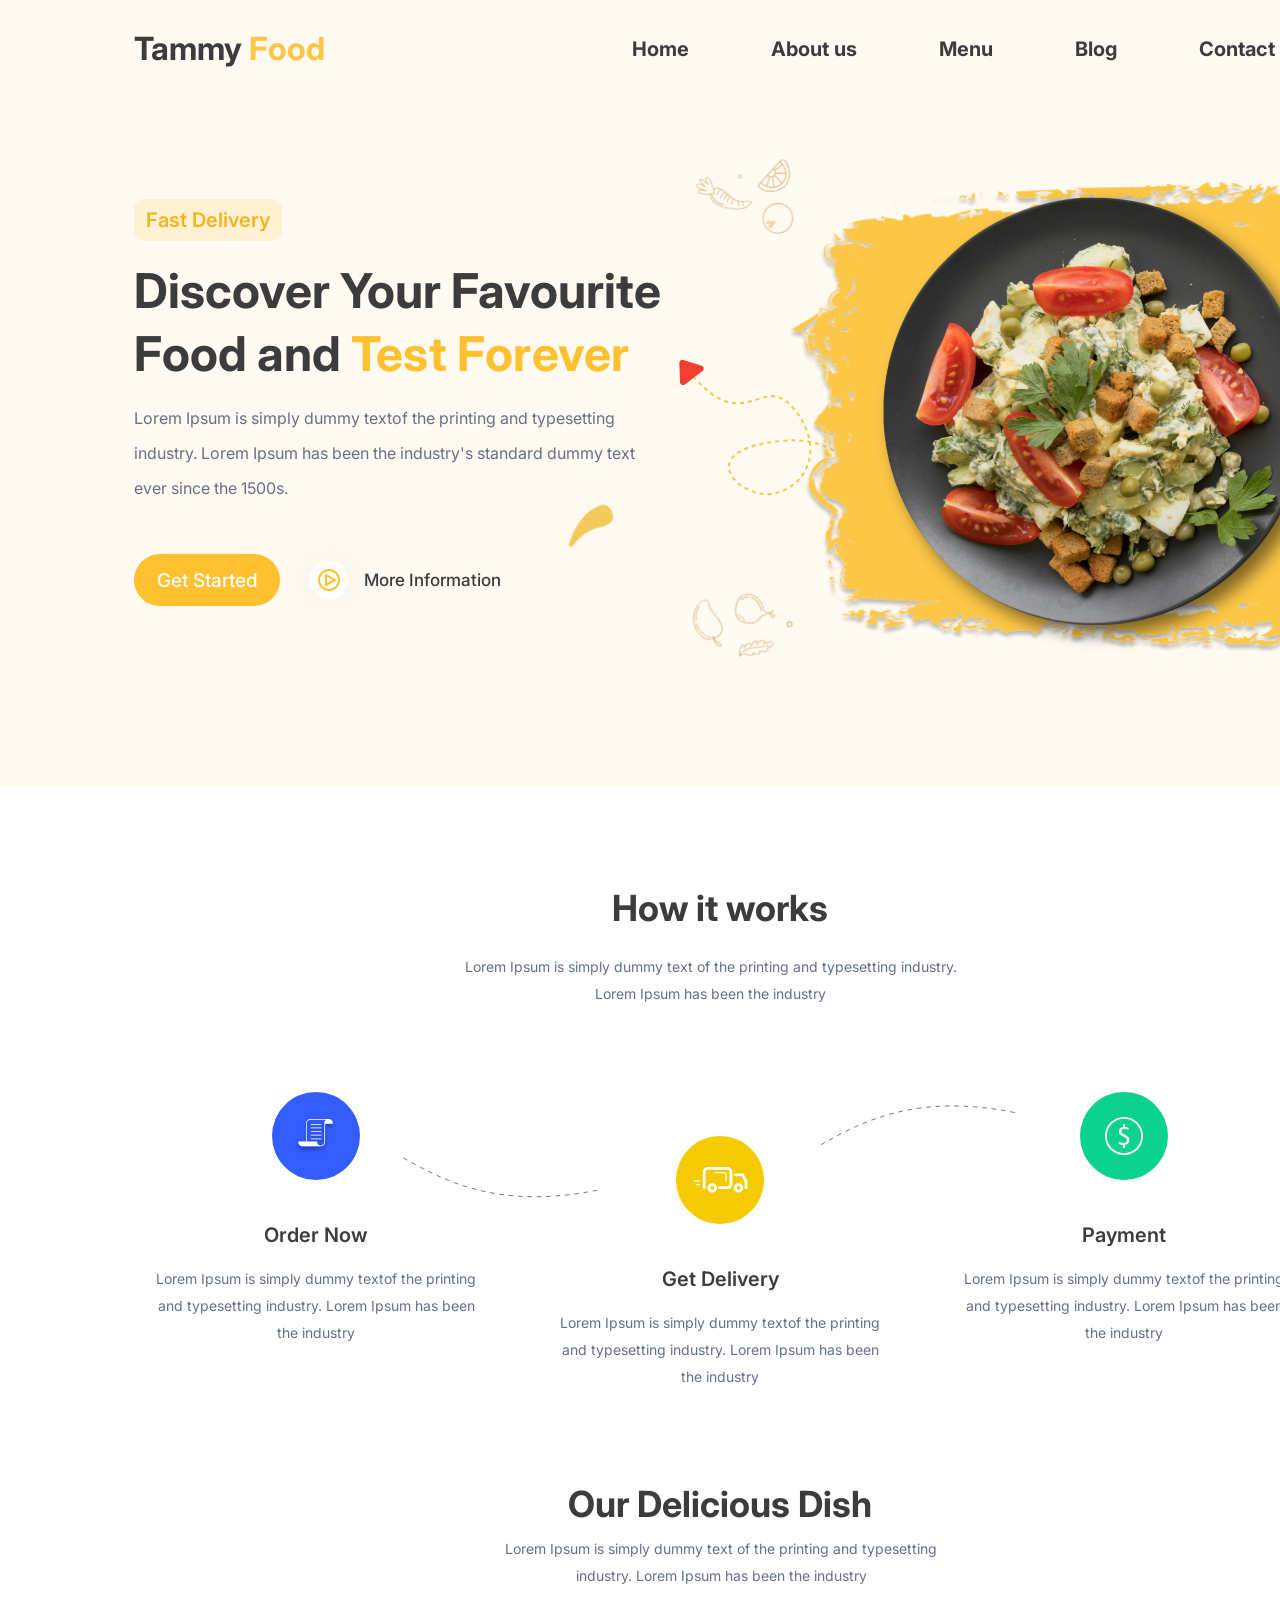
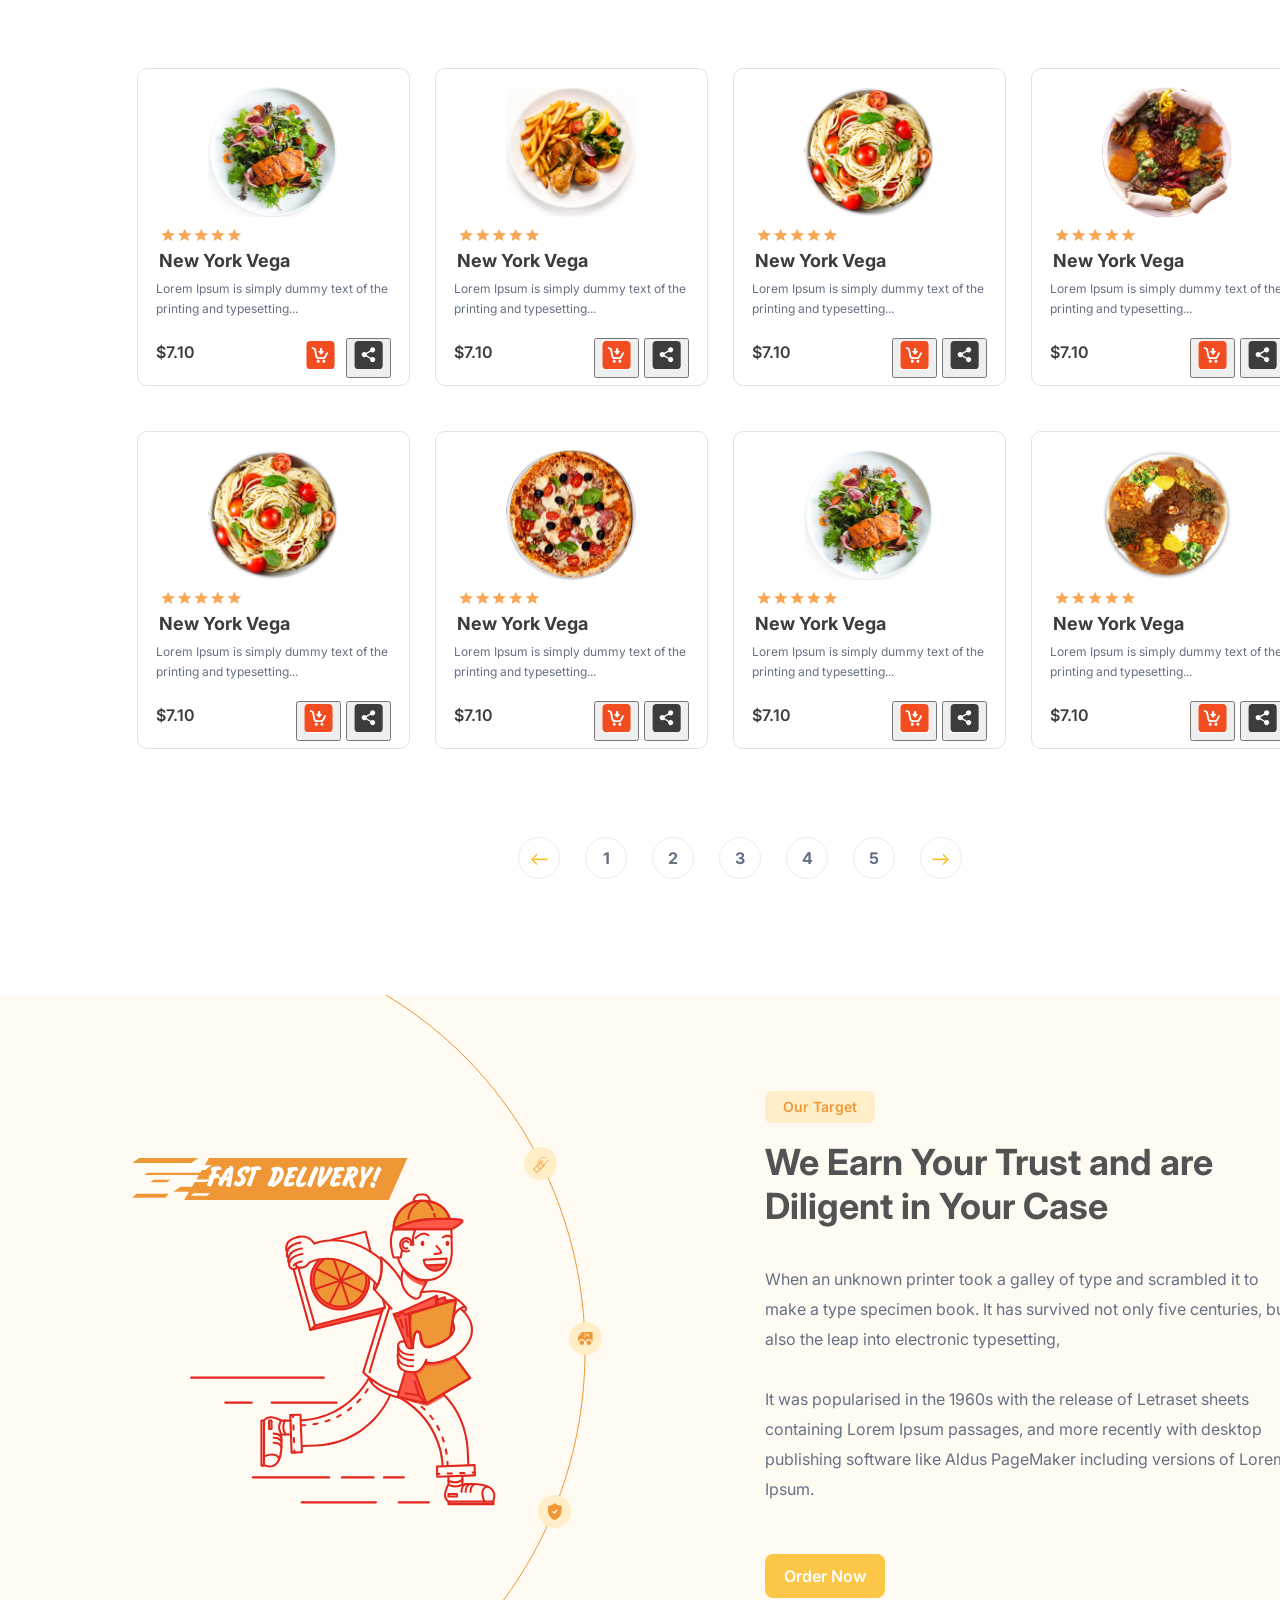
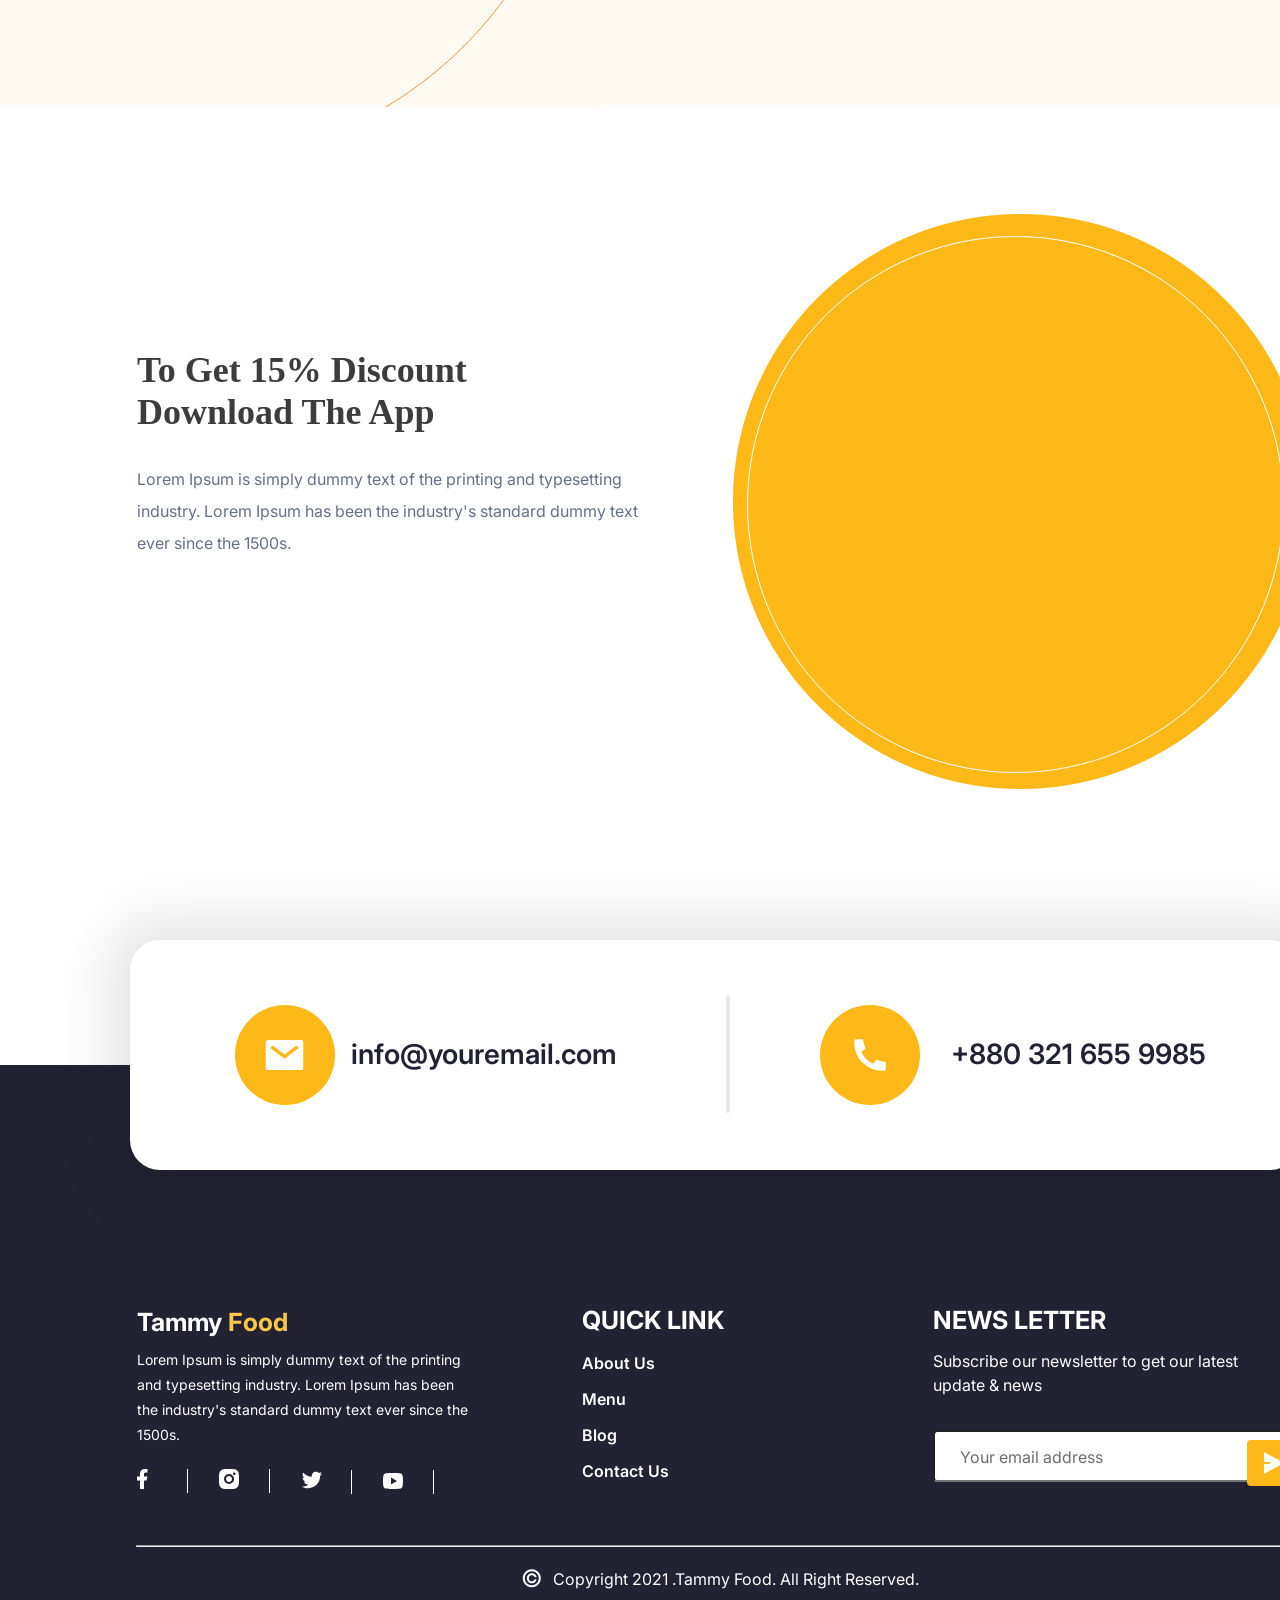
==== commit b1aabec3: "improver" ====
--- a/index.html
+++ b/index.html
@@ -17,12 +17,12 @@
 
 <body class="container">
 <header id="header" class="header">
-    <div class="header-menu"><a class="tammy" href="index.html#header">Tammy <span class="food">Food</span></a>
+    <nav class="header-menu"><a class="tammy" href="index.html#header">Tammy <span class="food">Food</span></a>
         <div class="information"><a class="main-anchors" href="index.html#header">Home</a> <a class="main-anchors" href="index.html#main">About us </a> <a
                 class="main-anchors" href="index.html#menu">Menu</a> <a class="main-anchors" href="index.html#blog">Blog </a> <a class="main-anchors" href="index.html#contact">Contact
             Us</a>
         </div>
-    </div>
+    </nav>
     <div class="photo">
         <img class="photo3" src="img/icons/about-us/Vector (2).svg" alt="photo3">
         <img class="photo4" src="img/icons/about-us/Vector.svg" alt="photo4">
@@ -102,7 +102,6 @@
             </div>
         </div>
 
-
     </div>
     <div id="menu" class="menu-main">
         <div class="menu-title">
@@ -122,7 +121,7 @@
                     </div>
                     <div class="menu-icons">
                       <button class="button-shop"><img src="img/icons/menu/dish-icon1.svg" alt="icon1"></button>
-                        <img src="img/icons/menu/dish-icon2.svg" alt="icon2">
+                       <button><img src="img/icons/menu/dish-icon2.svg" alt="icon2"></button>
                     </div>
                 </div>
             </div>
@@ -136,8 +135,8 @@
                         <p class="dish-price">$7.10</p>
                     </div>
                     <div class="menu-icons">
-                        <img class="button-shop" src="img/icons/menu/dish-icon1.svg" alt="icon1">
-                        <img class="icon-2" src="img/icons/menu/dish-icon2.svg" alt="icon2">
+                        <button><img class="button-shop" src="img/icons/menu/dish-icon1.svg" alt="icon1"></button>
+                       <button><img class="icon-2" src="img/icons/menu/dish-icon2.svg" alt="icon2"></button>
                     </div>
                 </div>
             </div>
@@ -151,8 +150,8 @@
                         <p class="dish-price">$7.10</p>
                     </div>
                     <div class="menu-icons">
-                        <img class="button-shop" src="img/icons/menu/dish-icon1.svg" alt="icon1">
-                        <img class="icon-2" src="img/icons/menu/dish-icon2.svg" alt="icon2">
+                       <button><img class="button-shop" src="img/icons/menu/dish-icon1.svg" alt="icon1"></button>
+                       <button><img class="icon-2" src="img/icons/menu/dish-icon2.svg" alt="icon2"></button>
                     </div>
                 </div>
             </div>
@@ -166,8 +165,8 @@
                         <p class="dish-price">$7.10</p>
                     </div>
                     <div class="menu-icons">
-                        <img class="button-shop" src="img/icons/menu/dish-icon1.svg" alt="icon1">
-                        <img class="icon-2" src="img/icons/menu/dish-icon2.svg" alt="icon2">
+                       <button><img class="button-shop" src="img/icons/menu/dish-icon1.svg" alt="icon1"></button>
+                       <button><img class="icon-2" src="img/icons/menu/dish-icon2.svg" alt="icon2"></button>
                     </div>
                 </div>
             </div>
@@ -181,8 +180,8 @@
                         <p class="dish-price">$7.10</p>
                     </div>
                     <div class="menu-icons">
-                        <img class="button-shop" src="img/icons/menu/dish-icon1.svg" alt="icon1">
-                        <img class="icon-2" src="img/icons/menu/dish-icon2.svg" alt="icon2">
+                       <button><img class="button-shop" src="img/icons/menu/dish-icon1.svg" alt="icon1"></button>
+                       <button><img class="icon-2" src="img/icons/menu/dish-icon2.svg" alt="icon2"></button>
                     </div>
                 </div>
             </div>
@@ -196,8 +195,8 @@
                         <p class="dish-price">$7.10</p>
                     </div>
                     <div class="menu-icons">
-                        <img class="button-shop" src="img/icons/menu/dish-icon1.svg" alt="icon1">
-                        <img class="icon-2" src="img/icons/menu/dish-icon2.svg" alt="icon2">
+                       <button><img class="button-shop" src="img/icons/menu/dish-icon1.svg" alt="icon1"></button>
+                       <button><img class="icon-2" src="img/icons/menu/dish-icon2.svg" alt="icon2"></button>
                     </div>
                 </div>
             </div>
@@ -211,8 +210,8 @@
                         <p class="dish-price">$7.10</p>
                     </div>
                     <div class="menu-icons">
-                        <img class="button-shop" src="img/icons/menu/dish-icon1.svg" alt="icon1">
-                        <img class="icon-2" src="img/icons/menu/dish-icon2.svg" alt="icon2">
+                       <button><img class="button-shop" src="img/icons/menu/dish-icon1.svg" alt="icon1"></button>
+                       <button><img class="button-shop-2" src="img/icons/menu/dish-icon2.svg" alt="icon2"></button>
                     </div>
                 </div>
             </div>
@@ -226,8 +225,8 @@
                         <p class="dish-price">$7.10</p>
                     </div>
                     <div class="menu-icons">
-                        <img class="button-shop" src="img/icons/menu/dish-icon1.svg" alt="icon1">
-                        <img class="icon-2" src="img/icons/menu/dish-icon2.svg" alt="icon2">
+                       <button><img class="button-shop" src="img/icons/menu/dish-icon1.svg" alt="icon1"></button>
+                       <button><img class="icon-2" src="img/icons/menu/dish-icon2.svg" alt="icon2"></button>
                     </div>
                 </div>
             </div>
@@ -265,9 +264,8 @@
                 </li>
             </ul>
         </nav>
-
-
-    </div>
+    </div>
+
     <div id="blog" class="fast-delivery">
         <div class="man-delivery">
             <img class="elips" src="img/icons/target/Slice%201.svg" alt="">
@@ -317,92 +315,72 @@
 
         </div>
     </div>
-    <footer id="contact" class="footer">
-        <div class="main-footer">
-            <div class="tammy-food-link">
-                <h1 class="tammy-footer">Tammy <span class="food-footer">Food</span></h1>
-                <p class="describe-footer">Lorem Ipsum is simply dummy text of the printing and typesetting industry.
-                    Lorem
-                    Ipsum has been the
-                    industry's standard dummy text ever since the 1500s.</p>
-                <div class="link-icons">
-                    <a class="program-icons" href="">  <svg class="programs" width="11" height="20" viewBox="0 0 11 20" fill="none" xmlns="http://www.w3.org/2000/svg">
-                        <path d="M7 11.5H9.5L10.5 7.5H7V5.5C7 4.47 7 3.5 9 3.5H10.5V0.14C10.174 0.0970001 8.943 0 7.643 0C4.928 0 3 1.657 3 4.7V7.5H0V11.5H3V20H7V11.5Z" fill="white"/>
-                    </svg>
-                    </a>
-                    <a class="program-icons" href=""><svg class="programs" width="20" height="20" viewBox="0 0 20 20" fill="none" xmlns="http://www.w3.org/2000/svg">
-                        <path d="M10 0C12.717 0 13.056 0.00999994 14.122 0.0599999C15.187 0.11 15.912 0.277 16.55 0.525C17.21 0.779 17.766 1.123 18.322 1.678C18.8305 2.1779 19.224 2.78259 19.475 3.45C19.722 4.087 19.89 4.813 19.94 5.878C19.987 6.944 20 7.283 20 10C20 12.717 19.99 13.056 19.94 14.122C19.89 15.187 19.722 15.912 19.475 16.55C19.2247 17.2178 18.8311 17.8226 18.322 18.322C17.822 18.8303 17.2173 19.2238 16.55 19.475C15.913 19.722 15.187 19.89 14.122 19.94C13.056 19.987 12.717 20 10 20C7.283 20 6.944 19.99 5.878 19.94C4.813 19.89 4.088 19.722 3.45 19.475C2.78233 19.2245 2.17753 18.8309 1.678 18.322C1.16941 17.8222 0.775931 17.2175 0.525 16.55C0.277 15.913 0.11 15.187 0.0599999 14.122C0.0129999 13.056 0 12.717 0 10C0 7.283 0.00999994 6.944 0.0599999 5.878C0.11 4.812 0.277 4.088 0.525 3.45C0.775236 2.78218 1.1688 2.17732 1.678 1.678C2.17767 1.16923 2.78243 0.775729 3.45 0.525C4.088 0.277 4.812 0.11 5.878 0.0599999C6.944 0.0129999 7.283 0 10 0ZM10 5C8.67392 5 7.40215 5.52678 6.46447 6.46447C5.52678 7.40215 5 8.67392 5 10C5 11.3261 5.52678 12.5979 6.46447 13.5355C7.40215 14.4732 8.67392 15 10 15C11.3261 15 12.5979 14.4732 13.5355 13.5355C14.4732 12.5979 15 11.3261 15 10C15 8.67392 14.4732 7.40215 13.5355 6.46447C12.5979 5.52678 11.3261 5 10 5ZM16.5 4.75C16.5 4.41848 16.3683 4.10054 16.1339 3.86612C15.8995 3.6317 15.5815 3.5 15.25 3.5C14.9185 3.5 14.6005 3.6317 14.3661 3.86612C14.1317 4.10054 14 4.41848 14 4.75C14 5.08152 14.1317 5.39946 14.3661 5.63388C14.6005 5.8683 14.9185 6 15.25 6C15.5815 6 15.8995 5.8683 16.1339 5.63388C16.3683 5.39946 16.5 5.08152 16.5 4.75ZM10 7C10.7956 7 11.5587 7.31607 12.1213 7.87868C12.6839 8.44129 13 9.20435 13 10C13 10.7956 12.6839 11.5587 12.1213 12.1213C11.5587 12.6839 10.7956 13 10 13C9.20435 13 8.44129 12.6839 7.87868 12.1213C7.31607 11.5587 7 10.7956 7 10C7 9.20435 7.31607 8.44129 7.87868 7.87868C8.44129 7.31607 9.20435 7 10 7Z" fill="white"/>
-                    </svg>
-                        </a>
-                    <a class="program-icons" href=""><svg class="programs" width="22" height="18" viewBox="0 0 22 18" fill="none" xmlns="http://www.w3.org/2000/svg">
-                        <path d="M21.162 2.65593C20.3986 2.99362 19.589 3.2154 18.76 3.31393C19.6337 2.79136 20.2877 1.96894 20.6 0.999927C19.78 1.48793 18.881 1.82993 17.944 2.01493C17.3146 1.34151 16.4804 0.89489 15.5709 0.744511C14.6615 0.594133 13.7279 0.748418 12.9153 1.18338C12.1026 1.61834 11.4564 2.30961 11.0771 3.14972C10.6978 3.98983 10.6067 4.93171 10.818 5.82893C9.1551 5.74558 7.52832 5.31345 6.04328 4.56059C4.55823 3.80773 3.24812 2.75097 2.19799 1.45893C1.82628 2.09738 1.63095 2.82315 1.63199 3.56193C1.63199 5.01193 2.36999 6.29293 3.49199 7.04293C2.828 7.02202 2.17862 6.84271 1.59799 6.51993V6.57193C1.59819 7.53763 1.93236 8.47354 2.54384 9.22099C3.15532 9.96843 4.00647 10.4814 4.95299 10.6729C4.33661 10.84 3.6903 10.8646 3.06299 10.7449C3.32986 11.5762 3.85 12.3031 4.55058 12.824C5.25117 13.3449 6.09712 13.6337 6.96999 13.6499C6.10247 14.3313 5.10917 14.8349 4.04687 15.1321C2.98458 15.4293 1.87412 15.5142 0.778992 15.3819C2.69069 16.6114 4.91609 17.264 7.18899 17.2619C14.882 17.2619 19.089 10.8889 19.089 5.36193C19.089 5.18193 19.084 4.99993 19.076 4.82193C19.8949 4.23009 20.6016 3.49695 21.163 2.65693L21.162 2.65593Z" fill="white"/>
-                    </svg>
-                    </a>
-                    <a class="program-icons" href=""><svg class="programs" width="20" height="16" viewBox="0 0 20 16" fill="none" xmlns="http://www.w3.org/2000/svg">
-                        <path d="M19.543 2.498C20 4.28 20 8 20 8C20 8 20 11.72 19.543 13.502C19.289 14.487 18.546 15.262 17.605 15.524C15.896 16 10 16 10 16C10 16 4.107 16 2.395 15.524C1.45 15.258 0.708 14.484 0.457 13.502C2.98023e-08 11.72 0 8 0 8C0 8 2.98023e-08 4.28 0.457 2.498C0.711 1.513 1.454 0.738 2.395 0.476C4.107 -1.78814e-07 10 0 10 0C10 0 15.896 -1.78814e-07 17.605 0.476C18.55 0.742 19.292 1.516 19.543 2.498ZM8 11.5L14 8L8 4.5V11.5Z" fill="white"/>
-                    </svg>
-                    </a>
-                    <div class="indicator"></div>
-                </div>
-            </div>
-            <div class="link">
-                <h1 class="quick-link">quick link</h1>
-                <div class="link-type">
-                    <a href="index.html#main" class="link-about-us">About Us</a>
-                    <a href="index.html#menu" class="link-menu">Menu</a>
-                    <a href="index.html#blog" class="link-blog">Blog</a>
-                    <a href="index.html#contact" class="link-contact">Contact Us</a>
-                </div>
-            </div>
-            <div class="letter-link">
-                <h1 class="letter">news letter</h1>
-                <p class="describe-letter">Subscribe our newsletter to get our latest update & news</p>
-
-                <input placeholder="Your email address">
-                <span class="base-plane "><img class="plane" src="img/icons/footer/send-plane-2-fill.svg" alt=""></span>
-
-            </div>
-        </div>
-        <hr>
-        <div class="footer-end">
-            <p class="copy">&copy;</p>
-            <p class="copyright">Copyright 2021 .Tammy Food. All Right Reserved.</p>
-        </div>
-        <div class="email ">
-            <span class="elips-base-email-1 ]"><img class="mail-icons-1" src="img/icons/footer/mail-fill.svg" alt=""> </span>
-            <p class="text-mail">info@youremail.com</p>
-            <img class="line-mail" src="img/icons/footer/Line%202.svg" alt="">
-            <span class="elips-base-email-2 "><img class="mail-icons-2" src="img/icons/footer/phone-fill.svg" alt=""></span>
-            <p class="text-phone">+880 321 655 9985</p>
-        </div>
-
-
-    </footer>
-
 
 </main>
+<footer id="contact" class="footer">
+    <div class="main-footer">
+        <div class="tammy-food-link">
+            <h1 class="tammy-footer">Tammy <span class="food-footer">Food</span></h1>
+            <p class="describe-footer">Lorem Ipsum is simply dummy text of the printing and typesetting industry.
+                Lorem
+                Ipsum has been the
+                industry's standard dummy text ever since the 1500s.</p>
+            <div class="link-icons">
+                <a class="program-icons" href="">  <svg class="programs" width="11" height="20" viewBox="0 0 11 20" fill="none" xmlns="http://www.w3.org/2000/svg">
+                    <path d="M7 11.5H9.5L10.5 7.5H7V5.5C7 4.47 7 3.5 9 3.5H10.5V0.14C10.174 0.0970001 8.943 0 7.643 0C4.928 0 3 1.657 3 4.7V7.5H0V11.5H3V20H7V11.5Z" fill="white"/>
+                </svg>
+                </a>
+                <a class="program-icons" href=""><svg class="programs" width="20" height="20" viewBox="0 0 20 20" fill="none" xmlns="http://www.w3.org/2000/svg">
+                    <path d="M10 0C12.717 0 13.056 0.00999994 14.122 0.0599999C15.187 0.11 15.912 0.277 16.55 0.525C17.21 0.779 17.766 1.123 18.322 1.678C18.8305 2.1779 19.224 2.78259 19.475 3.45C19.722 4.087 19.89 4.813 19.94 5.878C19.987 6.944 20 7.283 20 10C20 12.717 19.99 13.056 19.94 14.122C19.89 15.187 19.722 15.912 19.475 16.55C19.2247 17.2178 18.8311 17.8226 18.322 18.322C17.822 18.8303 17.2173 19.2238 16.55 19.475C15.913 19.722 15.187 19.89 14.122 19.94C13.056 19.987 12.717 20 10 20C7.283 20 6.944 19.99 5.878 19.94C4.813 19.89 4.088 19.722 3.45 19.475C2.78233 19.2245 2.17753 18.8309 1.678 18.322C1.16941 17.8222 0.775931 17.2175 0.525 16.55C0.277 15.913 0.11 15.187 0.0599999 14.122C0.0129999 13.056 0 12.717 0 10C0 7.283 0.00999994 6.944 0.0599999 5.878C0.11 4.812 0.277 4.088 0.525 3.45C0.775236 2.78218 1.1688 2.17732 1.678 1.678C2.17767 1.16923 2.78243 0.775729 3.45 0.525C4.088 0.277 4.812 0.11 5.878 0.0599999C6.944 0.0129999 7.283 0 10 0ZM10 5C8.67392 5 7.40215 5.52678 6.46447 6.46447C5.52678 7.40215 5 8.67392 5 10C5 11.3261 5.52678 12.5979 6.46447 13.5355C7.40215 14.4732 8.67392 15 10 15C11.3261 15 12.5979 14.4732 13.5355 13.5355C14.4732 12.5979 15 11.3261 15 10C15 8.67392 14.4732 7.40215 13.5355 6.46447C12.5979 5.52678 11.3261 5 10 5ZM16.5 4.75C16.5 4.41848 16.3683 4.10054 16.1339 3.86612C15.8995 3.6317 15.5815 3.5 15.25 3.5C14.9185 3.5 14.6005 3.6317 14.3661 3.86612C14.1317 4.10054 14 4.41848 14 4.75C14 5.08152 14.1317 5.39946 14.3661 5.63388C14.6005 5.8683 14.9185 6 15.25 6C15.5815 6 15.8995 5.8683 16.1339 5.63388C16.3683 5.39946 16.5 5.08152 16.5 4.75ZM10 7C10.7956 7 11.5587 7.31607 12.1213 7.87868C12.6839 8.44129 13 9.20435 13 10C13 10.7956 12.6839 11.5587 12.1213 12.1213C11.5587 12.6839 10.7956 13 10 13C9.20435 13 8.44129 12.6839 7.87868 12.1213C7.31607 11.5587 7 10.7956 7 10C7 9.20435 7.31607 8.44129 7.87868 7.87868C8.44129 7.31607 9.20435 7 10 7Z" fill="white"/>
+                </svg>
+                </a>
+                <a class="program-icons" href=""><svg class="programs" width="22" height="18" viewBox="0 0 22 18" fill="none" xmlns="http://www.w3.org/2000/svg">
+                    <path d="M21.162 2.65593C20.3986 2.99362 19.589 3.2154 18.76 3.31393C19.6337 2.79136 20.2877 1.96894 20.6 0.999927C19.78 1.48793 18.881 1.82993 17.944 2.01493C17.3146 1.34151 16.4804 0.89489 15.5709 0.744511C14.6615 0.594133 13.7279 0.748418 12.9153 1.18338C12.1026 1.61834 11.4564 2.30961 11.0771 3.14972C10.6978 3.98983 10.6067 4.93171 10.818 5.82893C9.1551 5.74558 7.52832 5.31345 6.04328 4.56059C4.55823 3.80773 3.24812 2.75097 2.19799 1.45893C1.82628 2.09738 1.63095 2.82315 1.63199 3.56193C1.63199 5.01193 2.36999 6.29293 3.49199 7.04293C2.828 7.02202 2.17862 6.84271 1.59799 6.51993V6.57193C1.59819 7.53763 1.93236 8.47354 2.54384 9.22099C3.15532 9.96843 4.00647 10.4814 4.95299 10.6729C4.33661 10.84 3.6903 10.8646 3.06299 10.7449C3.32986 11.5762 3.85 12.3031 4.55058 12.824C5.25117 13.3449 6.09712 13.6337 6.96999 13.6499C6.10247 14.3313 5.10917 14.8349 4.04687 15.1321C2.98458 15.4293 1.87412 15.5142 0.778992 15.3819C2.69069 16.6114 4.91609 17.264 7.18899 17.2619C14.882 17.2619 19.089 10.8889 19.089 5.36193C19.089 5.18193 19.084 4.99993 19.076 4.82193C19.8949 4.23009 20.6016 3.49695 21.163 2.65693L21.162 2.65593Z" fill="white"/>
+                </svg>
+                </a>
+                <a class="program-icons" href=""><svg class="programs" width="20" height="16" viewBox="0 0 20 16" fill="none" xmlns="http://www.w3.org/2000/svg">
+                    <path d="M19.543 2.498C20 4.28 20 8 20 8C20 8 20 11.72 19.543 13.502C19.289 14.487 18.546 15.262 17.605 15.524C15.896 16 10 16 10 16C10 16 4.107 16 2.395 15.524C1.45 15.258 0.708 14.484 0.457 13.502C2.98023e-08 11.72 0 8 0 8C0 8 2.98023e-08 4.28 0.457 2.498C0.711 1.513 1.454 0.738 2.395 0.476C4.107 -1.78814e-07 10 0 10 0C10 0 15.896 -1.78814e-07 17.605 0.476C18.55 0.742 19.292 1.516 19.543 2.498ZM8 11.5L14 8L8 4.5V11.5Z" fill="white"/>
+                </svg>
+                </a>
+                <div class="indicator"></div>
+            </div>
+        </div>
+        <div class="link">
+            <h1 class="quick-link">quick link</h1>
+            <div class="link-type">
+                <a href="index.html#main" class="link-about-us">About Us</a>
+                <a href="index.html#menu" class="link-menu">Menu</a>
+                <a href="index.html#blog" class="link-blog">Blog</a>
+                <a href="index.html#contact" class="link-contact">Contact Us</a>
+            </div>
+        </div>
+        <div class="letter-link">
+            <h1 class="letter">news letter</h1>
+            <p class="describe-letter">Subscribe our newsletter to get our latest update & news</p>
+
+            <input placeholder="Your email address">
+            <span class="base-plane "><img class="plane" src="img/icons/footer/send-plane-2-fill.svg" alt=""></span>
+
+        </div>
+    </div>
+    <hr>
+    <div class="footer-end">
+        <p class="copy">&copy;</p>
+        <p class="copyright">Copyright 2021 .Tammy Food. All Right Reserved.</p>
+    </div>
+    <div class="email ">
+        <span class="elips-base-email-1 ]"><img class="mail-icons-1" src="img/icons/footer/mail-fill.svg" alt=""> </span>
+        <p class="text-mail">info@youremail.com</p>
+        <img class="line-mail" src="img/icons/footer/Line%202.svg" alt="">
+        <span class="elips-base-email-2 "><img class="mail-icons-2" src="img/icons/footer/phone-fill.svg" alt=""></span>
+        <p class="text-phone">+880 321 655 9985</p>
+    </div>
+
+</footer>
+<div id="myBtn" title="Back to top"><i class="fa fa-arrow-up"></i></div>
 <script src="https://unpkg.com/aos@2.3.1/dist/aos.js"></script>
 <script src="js/main.js"></script>
-<script>
-    jQuery(document).ready(function(){
-        jQuery(window).scroll(function () {
-            if (jQuery(this).scrollTop() > 600) {
-                jQuery('#myBtn').css('opacity', '1');
-            } else {
-                jQuery('#myBtn').css('opacity', '0');
-            }
-        });
-
-        jQuery('#myBtn').click(function () {
-            jQuery('body,html').animate({
-                scrollTop: 0
-            }, 800);
-            return false;
-        });
-    });
-</script>
-
-<div id="myBtn" title="Back to top"><i class="fa fa-arrow-up"></i></div>
+
 </body>
 
 </html>
--- a/style/style.css
+++ b/style/style.css
@@ -105,6 +105,10 @@
     transform-origin: center;
 }
 
+html{
+    scroll-behavior: smooth;
+}
+
 a {
     text-decoration: unset;
 }
@@ -531,6 +535,18 @@
     transform: rotate(360deg);
 }
 
+.button-shop-2{
+    border: none;
+    background-color: #FFF;
+    cursor: pointer;
+    transition: transform 0.7s ease-in-out;
+}
+
+.button-shop-2:hover {
+    transform: rotate(360turn);
+}
+
+
 .pagination {
     margin-top: 88px;
     margin-bottom: 30px;
@@ -1026,7 +1042,10 @@
     -webkit-transform: scale(1.2);
     -ms-transform: scale(1.2);
     transform: scale(1.3);
-    color: #FCC647;
+}
+
+.program-icons:hover  svg path{
+    fill: #FCC647 ;
 }
 
 
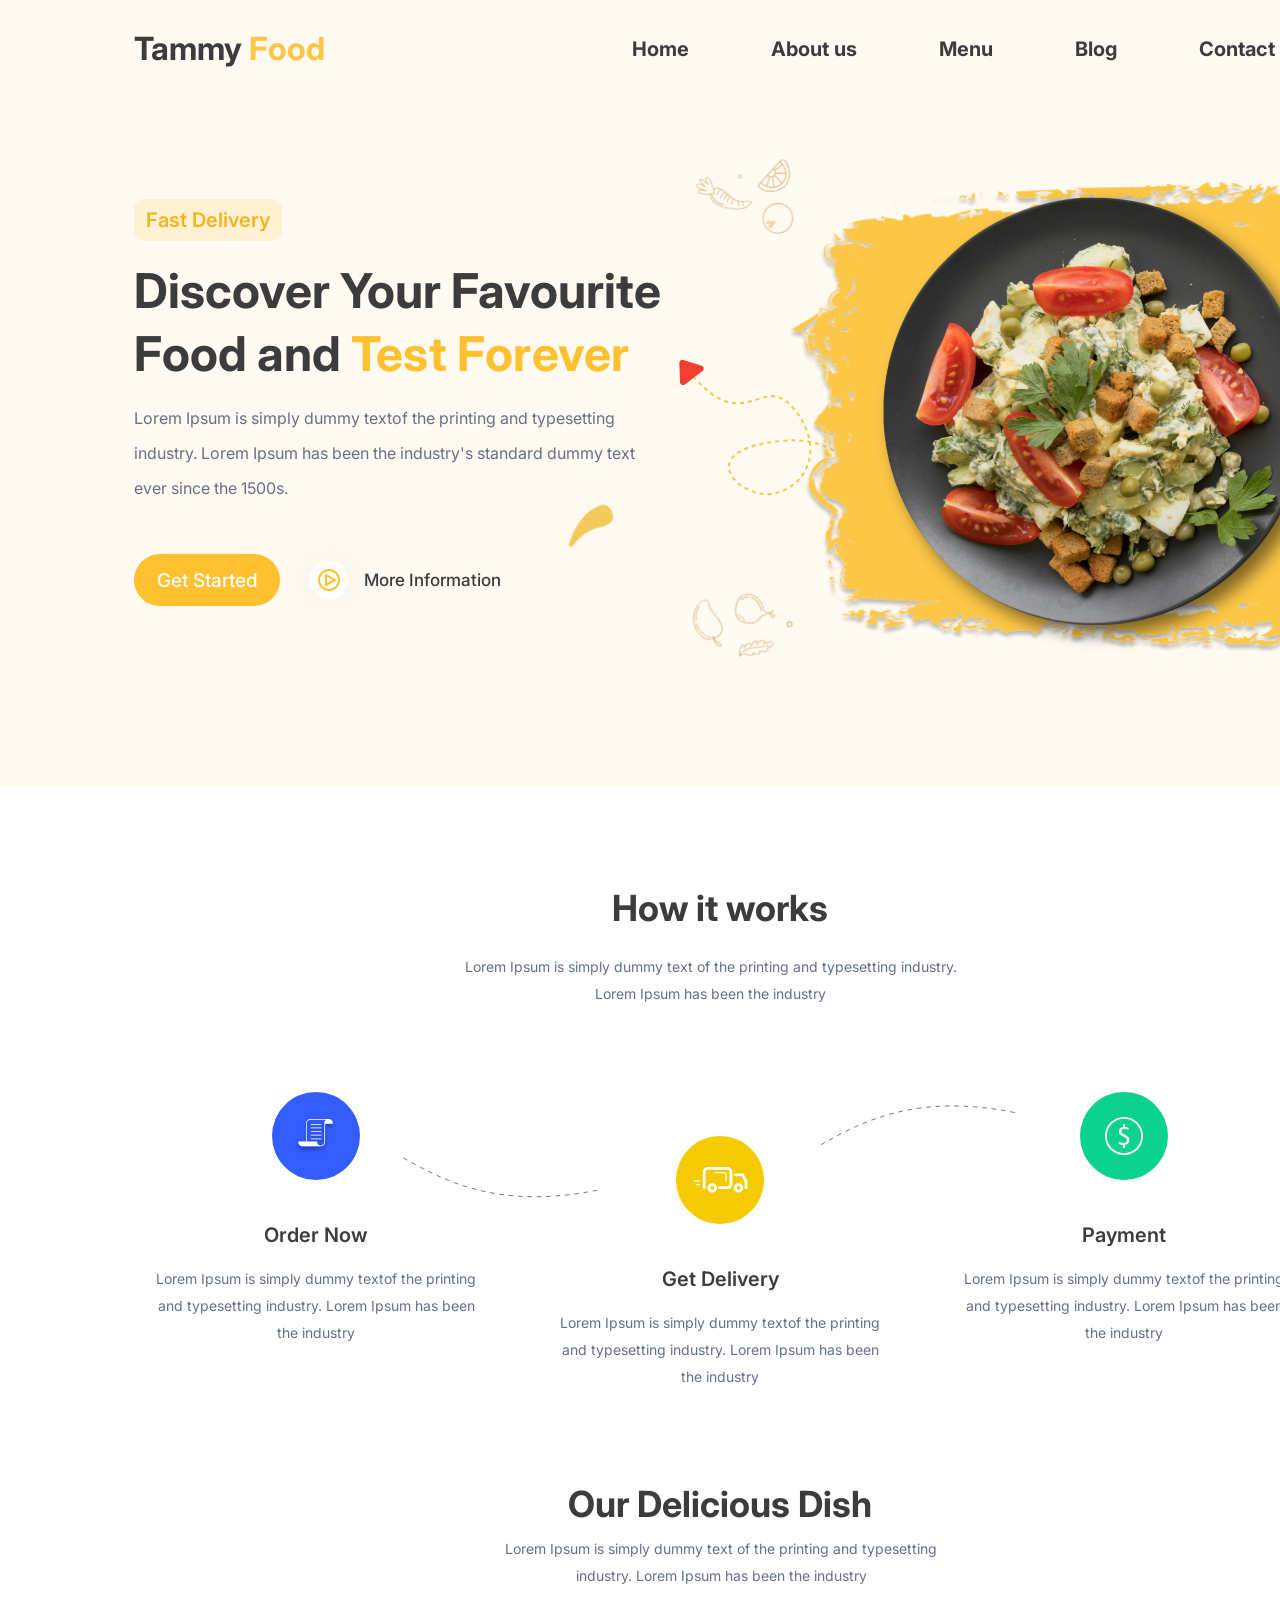
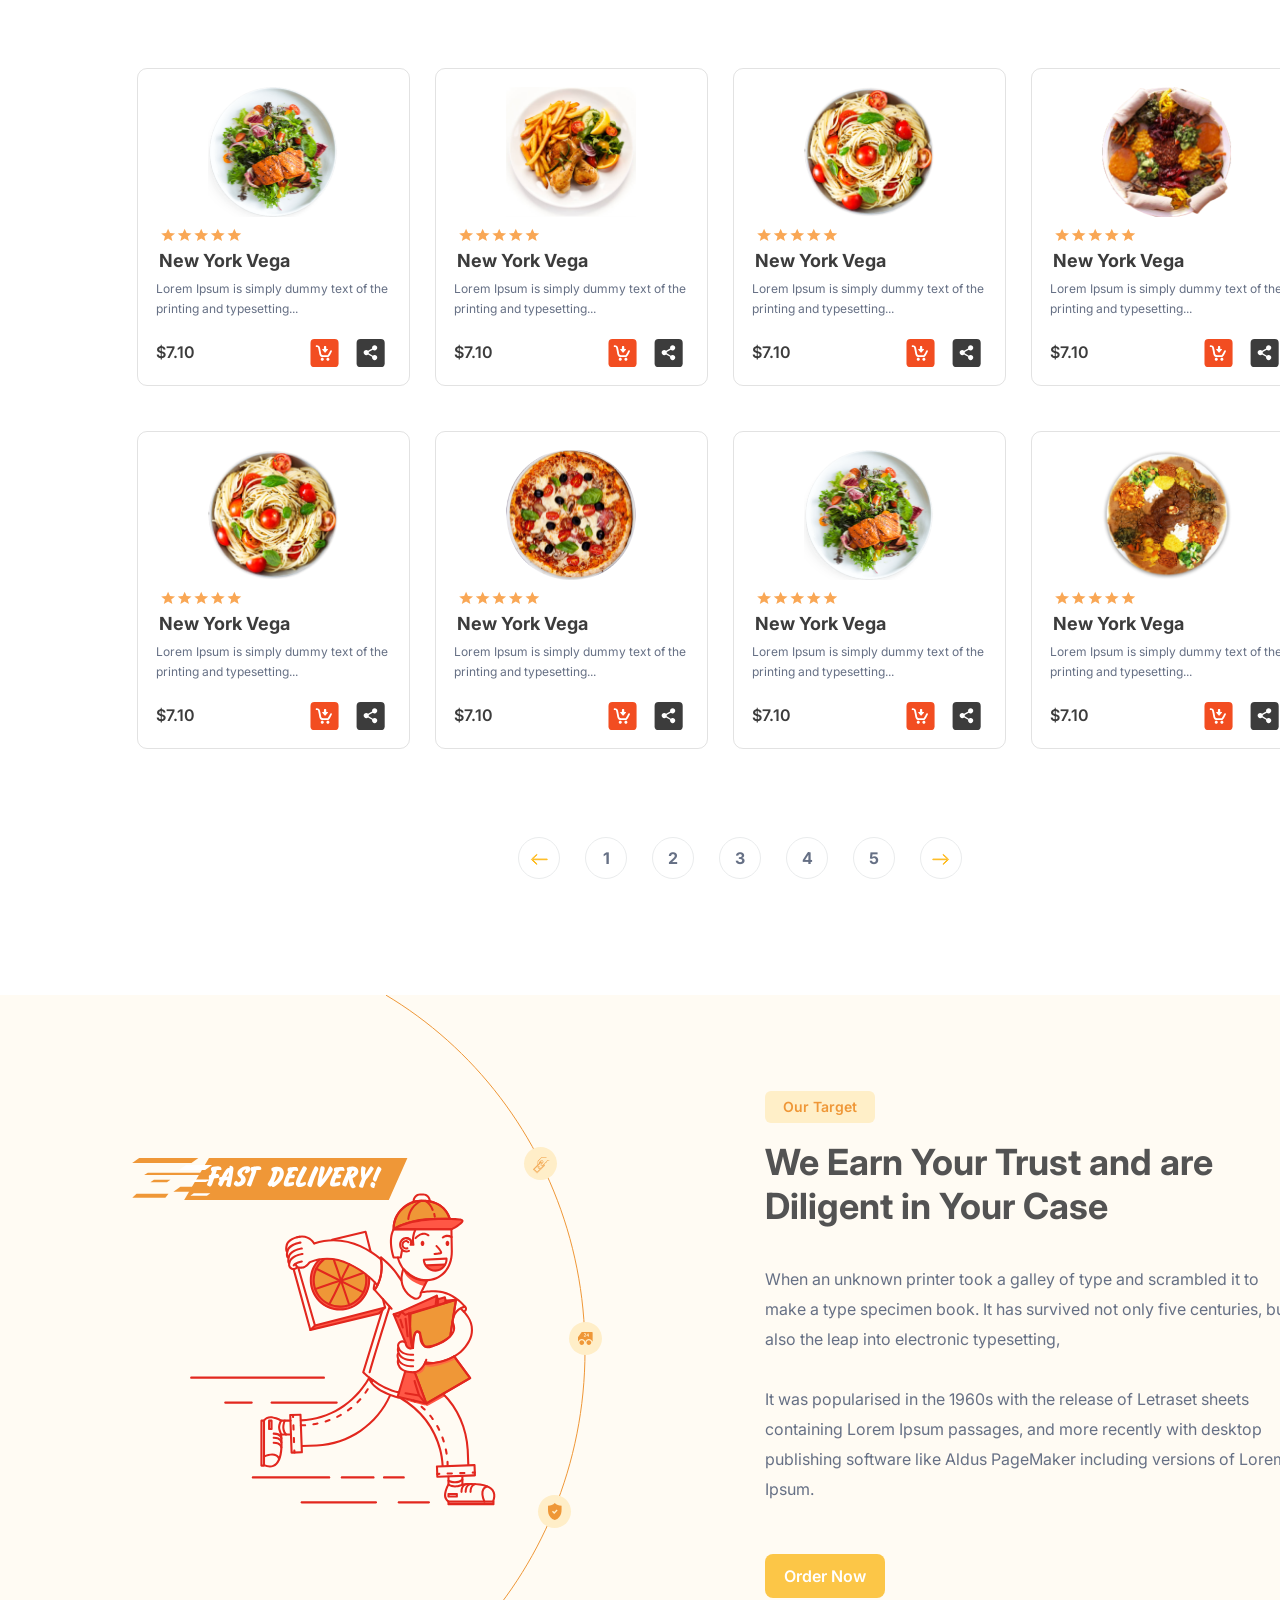
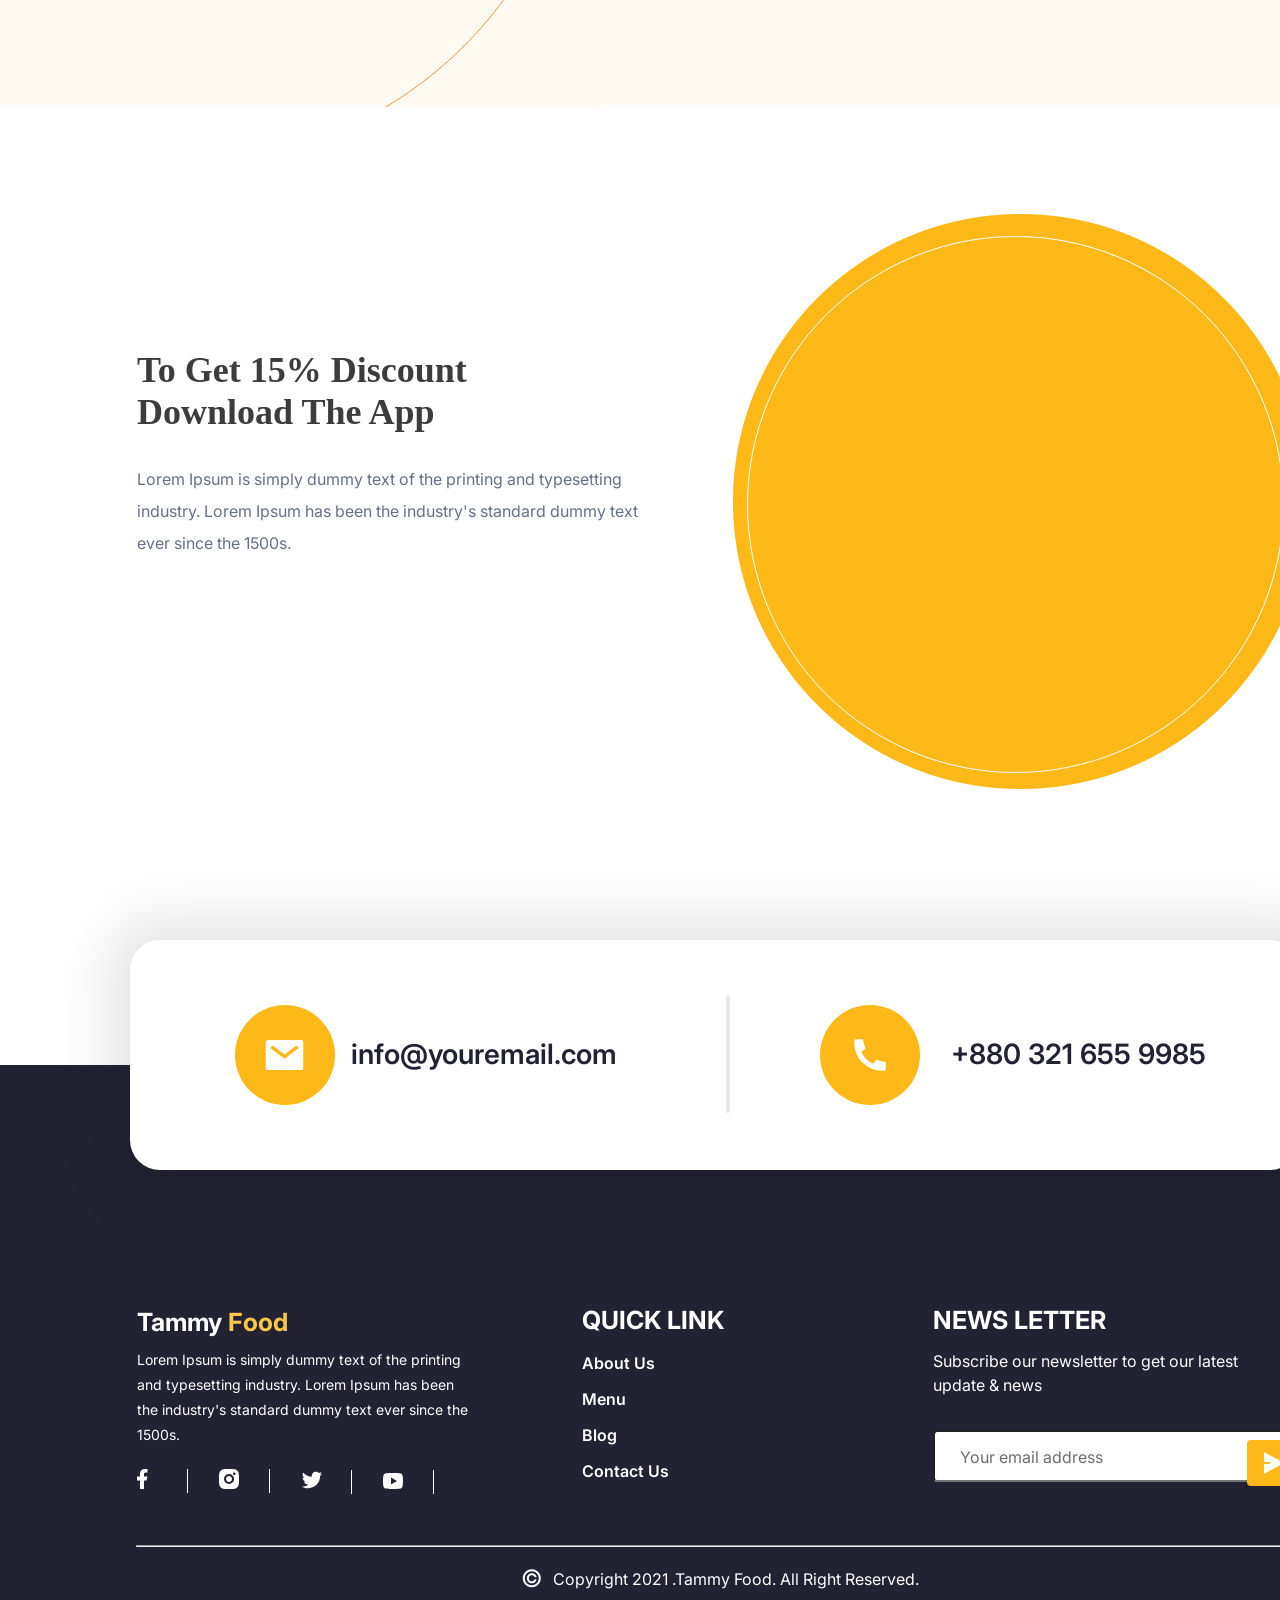
==== commit c4af3d5d: "improve" ====
--- a/index.html
+++ b/index.html
@@ -10,7 +10,7 @@
     <link href="https://unpkg.com/aos@2.3.1/dist/aos.css" rel="stylesheet">
     <script src="https://ajax.googleapis.com/ajax/libs/jquery/2.2.4/jquery.min.js"></script>
     <link rel="stylesheet" href="https://cdnjs.cloudflare.com/ajax/libs/font-awesome/4.7.0/css/font-awesome.min.css">
-    <link rel="icon" href="img/favicon/favicon.png" type="image/png">
+    <link rel="icon" href="img/favicon/favicon%20(2).ico" type="image/x-icon">
     <link rel="stylesheet" href="style/style.css">
     <title>Restaurant</title>
 </head>
@@ -120,8 +120,8 @@
                         <p class="dish-price">$7.10</p>
                     </div>
                     <div class="menu-icons">
-                      <button class="button-shop"><img src="img/icons/menu/dish-icon1.svg" alt="icon1"></button>
-                       <button><img src="img/icons/menu/dish-icon2.svg" alt="icon2"></button>
+                      <button class="button-shop-1"><img  src="img/icons/menu/dish-icon1.svg" alt="icon1"></button>
+                       <button class="button-shop-2"><img  src="img/icons/menu/dish-icon2.svg" alt="icon2"></button>
                     </div>
                 </div>
             </div>
@@ -135,8 +135,8 @@
                         <p class="dish-price">$7.10</p>
                     </div>
                     <div class="menu-icons">
-                        <button><img class="button-shop" src="img/icons/menu/dish-icon1.svg" alt="icon1"></button>
-                       <button><img class="icon-2" src="img/icons/menu/dish-icon2.svg" alt="icon2"></button>
+                        <button class="button-shop-1"><img src="img/icons/menu/dish-icon1.svg" alt="icon1"></button>
+                       <button class="button-shop-2"><img src="img/icons/menu/dish-icon2.svg" alt="icon2"></button>
                     </div>
                 </div>
             </div>
@@ -150,8 +150,8 @@
                         <p class="dish-price">$7.10</p>
                     </div>
                     <div class="menu-icons">
-                       <button><img class="button-shop" src="img/icons/menu/dish-icon1.svg" alt="icon1"></button>
-                       <button><img class="icon-2" src="img/icons/menu/dish-icon2.svg" alt="icon2"></button>
+                       <button class="button-shop-1"><img src="img/icons/menu/dish-icon1.svg" alt="icon1"></button>
+                       <button class="button-shop-2"><img src="img/icons/menu/dish-icon2.svg" alt="icon2"></button>
                     </div>
                 </div>
             </div>
@@ -165,8 +165,8 @@
                         <p class="dish-price">$7.10</p>
                     </div>
                     <div class="menu-icons">
-                       <button><img class="button-shop" src="img/icons/menu/dish-icon1.svg" alt="icon1"></button>
-                       <button><img class="icon-2" src="img/icons/menu/dish-icon2.svg" alt="icon2"></button>
+                       <button class="button-shop-1"><img src="img/icons/menu/dish-icon1.svg" alt="icon1"></button>
+                       <button class="button-shop-2"><img src="img/icons/menu/dish-icon2.svg" alt="icon2"></button>
                     </div>
                 </div>
             </div>
@@ -180,8 +180,8 @@
                         <p class="dish-price">$7.10</p>
                     </div>
                     <div class="menu-icons">
-                       <button><img class="button-shop" src="img/icons/menu/dish-icon1.svg" alt="icon1"></button>
-                       <button><img class="icon-2" src="img/icons/menu/dish-icon2.svg" alt="icon2"></button>
+                       <button class="button-shop-1"><img src="img/icons/menu/dish-icon1.svg" alt="icon1"></button>
+                       <button class="button-shop-2"><img src="img/icons/menu/dish-icon2.svg" alt="icon2"></button>
                     </div>
                 </div>
             </div>
@@ -195,8 +195,8 @@
                         <p class="dish-price">$7.10</p>
                     </div>
                     <div class="menu-icons">
-                       <button><img class="button-shop" src="img/icons/menu/dish-icon1.svg" alt="icon1"></button>
-                       <button><img class="icon-2" src="img/icons/menu/dish-icon2.svg" alt="icon2"></button>
+                       <button class="button-shop-1"><img src="img/icons/menu/dish-icon1.svg" alt="icon1"></button>
+                       <button class="button-shop-2"><img src="img/icons/menu/dish-icon2.svg" alt="icon2"></button>
                     </div>
                 </div>
             </div>
@@ -210,8 +210,8 @@
                         <p class="dish-price">$7.10</p>
                     </div>
                     <div class="menu-icons">
-                       <button><img class="button-shop" src="img/icons/menu/dish-icon1.svg" alt="icon1"></button>
-                       <button><img class="button-shop-2" src="img/icons/menu/dish-icon2.svg" alt="icon2"></button>
+                       <button class="button-shop-1"><img src="img/icons/menu/dish-icon1.svg" alt="icon1"></button>
+                       <button class="button-shop-2"><img src="img/icons/menu/dish-icon2.svg" alt="icon2"></button>
                     </div>
                 </div>
             </div>
@@ -225,8 +225,8 @@
                         <p class="dish-price">$7.10</p>
                     </div>
                     <div class="menu-icons">
-                       <button><img class="button-shop" src="img/icons/menu/dish-icon1.svg" alt="icon1"></button>
-                       <button><img class="icon-2" src="img/icons/menu/dish-icon2.svg" alt="icon2"></button>
+                       <button class="button-shop-1"><img src="img/icons/menu/dish-icon1.svg" alt="icon1"></button>
+                       <button class="button-shop-2"><img src="img/icons/menu/dish-icon2.svg" alt="icon2"></button>
                     </div>
                 </div>
             </div>
--- a/style/style.css
+++ b/style/style.css
@@ -524,14 +524,14 @@
     height: 29px;
 }
 
-.button-shop {
+.button-shop-1  {
     border: none;
     background-color: #FFF;
     cursor: pointer;
     transition: transform 0.7s ease-in-out;
 }
 
-.button-shop:hover {
+.button-shop-1:hover {
     transform: rotate(360deg);
 }
 
@@ -543,7 +543,7 @@
 }
 
 .button-shop-2:hover {
-    transform: rotate(360turn);
+    transform: rotate(-360deg);
 }
 
 
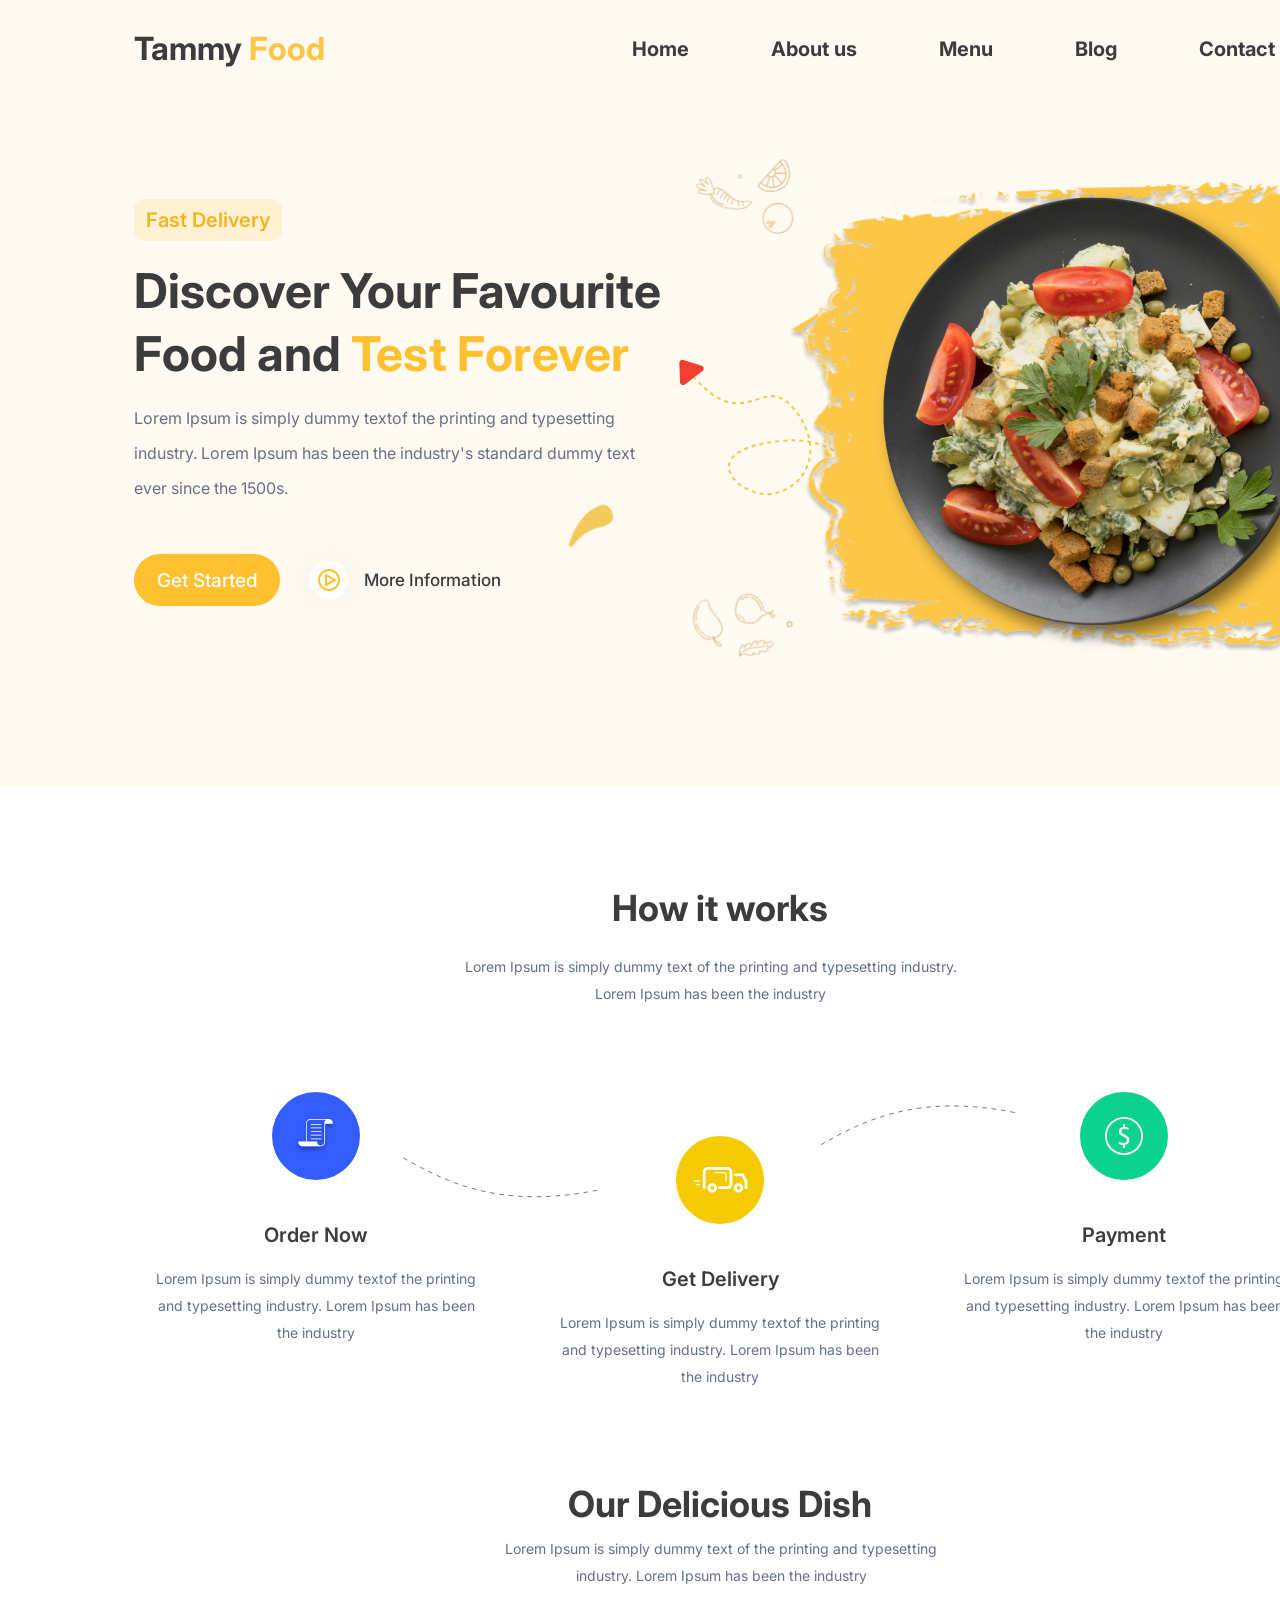
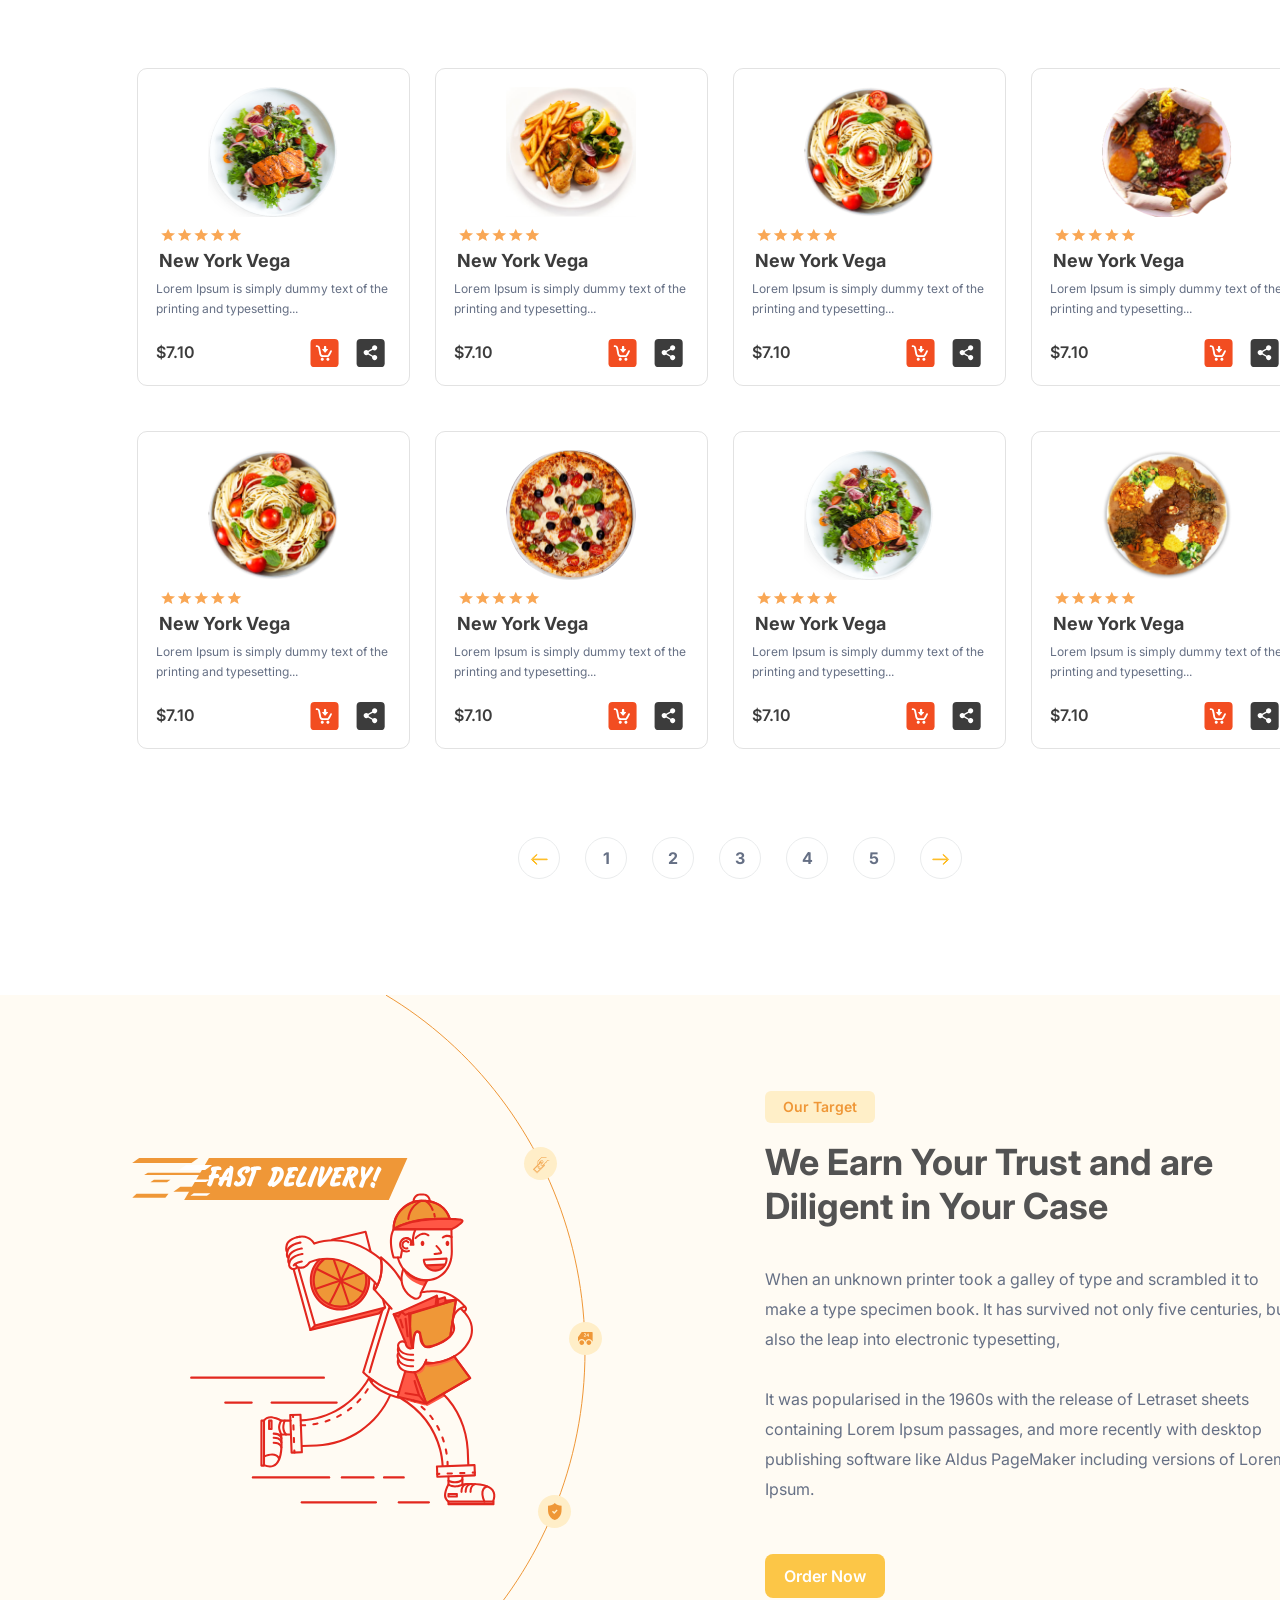
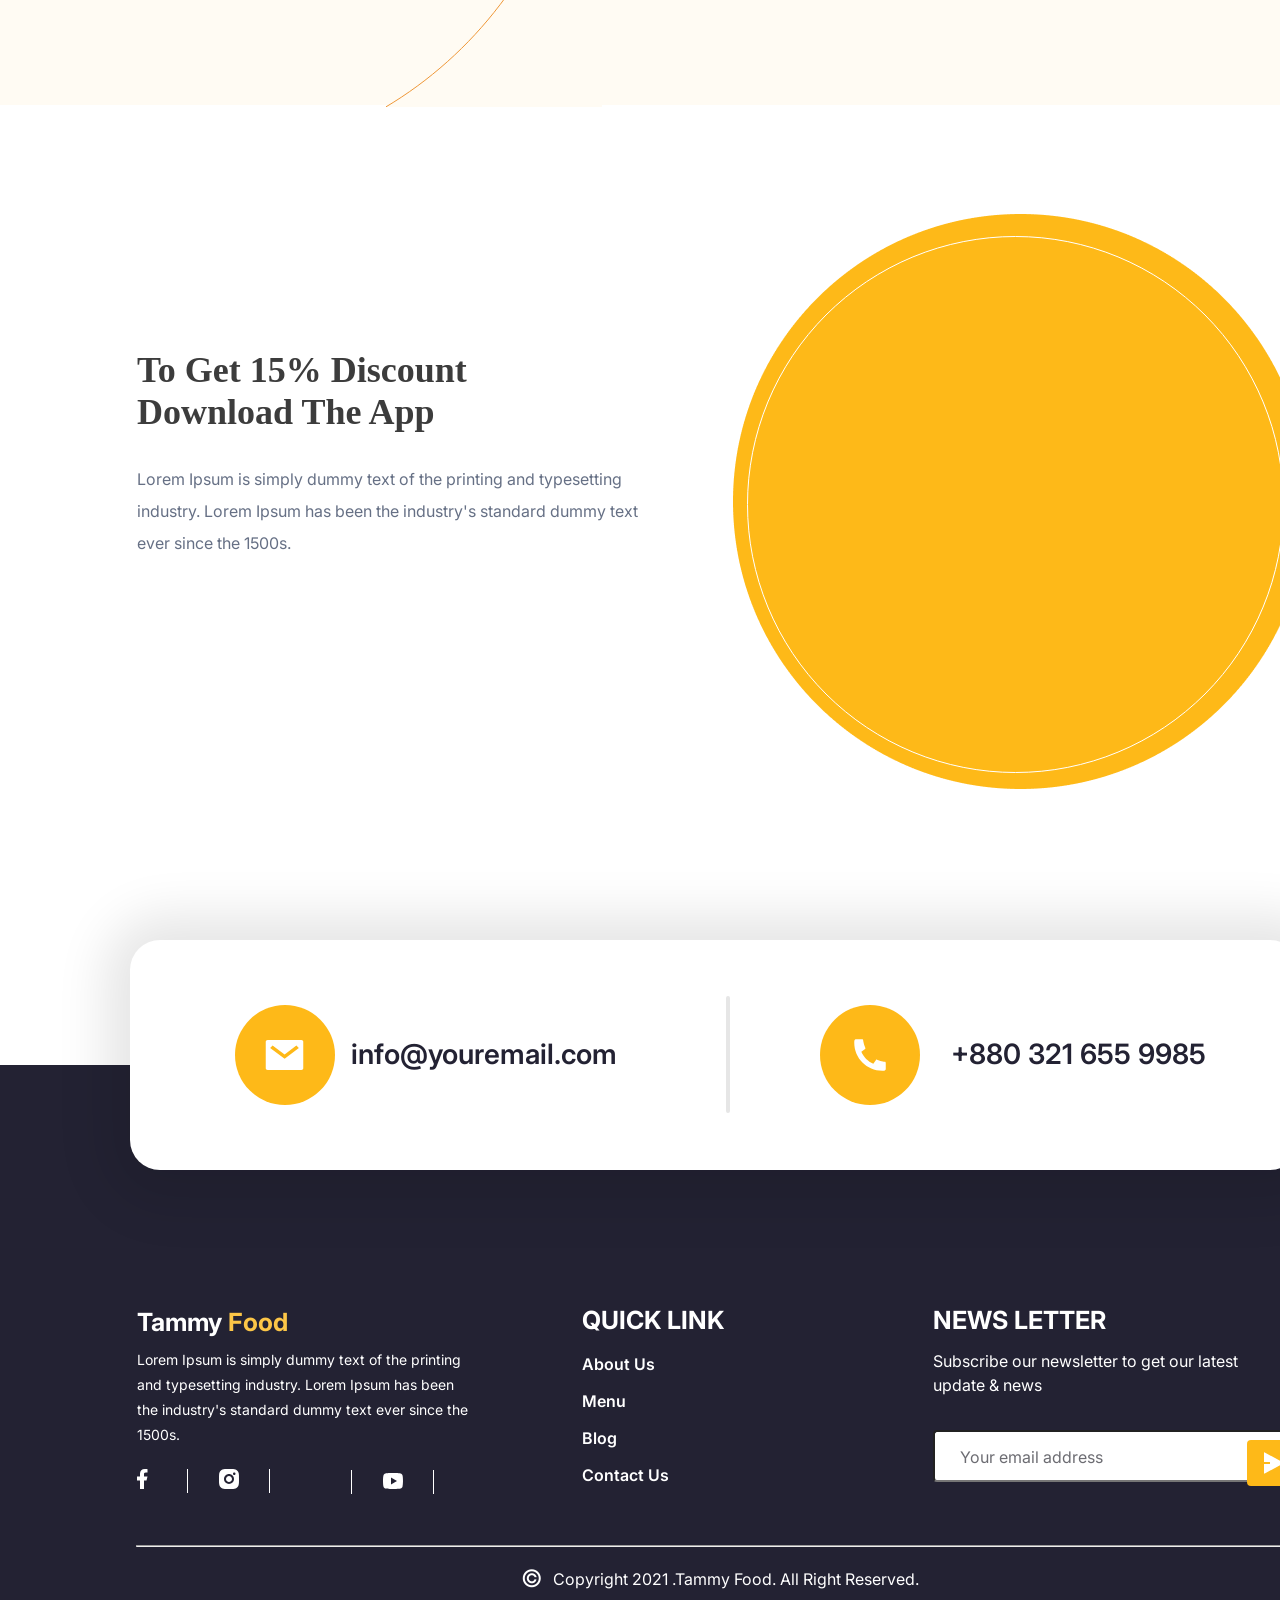
==== commit a40447db: "improve" ====
--- a/index.html
+++ b/index.html
@@ -17,7 +17,7 @@
 
 <body class="container">
 <header id="header" class="header">
-    <nav class="header-menu"><a class="tammy" href="index.html#header">Tammy <span class="food">Food</span></a>
+    <nav class="header-menu"><a class="tammy" href="./">Tammy <span class="food">Food</span></a>
         <div class="information"><a class="main-anchors" href="index.html#header">Home</a> <a class="main-anchors" href="index.html#main">About us </a> <a
                 class="main-anchors" href="index.html#menu">Menu</a> <a class="main-anchors" href="index.html#blog">Blog </a> <a class="main-anchors" href="index.html#contact">Contact
             Us</a>
@@ -315,7 +315,6 @@
 
         </div>
     </div>
-
 </main>
 <footer id="contact" class="footer">
     <div class="main-footer">
@@ -335,7 +334,7 @@
                 </svg>
                 </a>
                 <a class="program-icons" href=""><svg class="programs" width="22" height="18" viewBox="0 0 22 18" fill="none" xmlns="http://www.w3.org/2000/svg">
-                    <path d="M21.162 2.65593C20.3986 2.99362 19.589 3.2154 18.76 3.31393C19.6337 2.79136 20.2877 1.96894 20.6 0.999927C19.78 1.48793 18.881 1.82993 17.944 2.01493C17.3146 1.34151 16.4804 0.89489 15.5709 0.744511C14.6615 0.594133 13.7279 0.748418 12.9153 1.18338C12.1026 1.61834 11.4564 2.30961 11.0771 3.14972C10.6978 3.98983 10.6067 4.93171 10.818 5.82893C9.1551 5.74558 7.52832 5.31345 6.04328 4.56059C4.55823 3.80773 3.24812 2.75097 2.19799 1.45893C1.82628 2.09738 1.63095 2.82315 1.63199 3.56193C1.63199 5.01193 2.36999 6.29293 3.49199 7.04293C2.828 7.02202 2.17862 6.84271 1.59799 6.51993V6.57193C1.59819 7.53763 1.93236 8.47354 2.54384 9.22099C3.15532 9.96843 4.00647 10.4814 4.95299 10.6729C4.33661 10.84 3.6903 10.8646 3.06299 10.7449C3.32986 11.5762 3.85 12.3031 4.55058 12.824C5.25117 13.3449 6.09712 13.6337 6.96999 13.6499C6.10247 14.3313 5.10917 14.8349 4.04687 15.1321C2.98458 15.4293 1.87412 15.5142 0.778992 15.3819C2.69069 16.6114 4.91609 17.264 7.18899 17.2619C14.882 17.2619 19.089 10.8889 19.089 5.36193C19.089 5.18193 19.084 4.99993 19.076 4.82193C19.8949 4.23009 20.6016 3.49695 21.163 2.65693L21.162 2.65593Z" fill="white"/>
+                    <path d="M21.162 2'''.65593C20.3986 2.99362 19.589 3.2154 18.76 3.31393C19.6337 2.79136 20.2877 1.96894 20.6 0.999927C19.78 1.48793 18.881 1.82993 17.944 2.01493C17.3146 1.34151 16.4804 0.89489 15.5709 0.744511C14.6615 0.594133 13.7279 0.748418 12.9153 1.18338C12.1026 1.61834 11.4564 2.30961 11.0771 3.14972C10.6978 3.98983 10.6067 4.93171 10.818 5.82893C9.1551 5.74558 7.52832 5.31345 6.04328 4.56059C4.55823 3.80773 3.24812 2.75097 2.19799 1.45893C1.82628 2.09738 1.63095 2.82315 1.63199 3.56193C1.63199 5.01193 2.36999 6.29293 3.49199 7.04293C2.828 7.02202 2.17862 6.84271 1.59799 6.51993V6.57193C1.59819 7.53763 1.93236 8.47354 2.54384 9.22099C3.15532 9.96843 4.00647 10.4814 4.95299 10.6729C4.33661 10.84 3.6903 10.8646 3.06299 10.7449C3.32986 11.5762 3.85 12.3031 4.55058 12.824C5.25117 13.3449 6.09712 13.6337 6.96999 13.6499C6.10247 14.3313 5.10917 14.8349 4.04687 15.1321C2.98458 15.4293 1.87412 15.5142 0.778992 15.3819C2.69069 16.6114 4.91609 17.264 7.18899 17.2619C14.882 17.2619 19.089 10.8889 19.089 5.36193C19.089 5.18193 19.084 4.99993 19.076 4.82193C19.8949 4.23009 20.6016 3.49695 21.163 2.65693L21.162 2.65593Z" fill="white"/>
                 </svg>
                 </a>
                 <a class="program-icons" href=""><svg class="programs" width="20" height="16" viewBox="0 0 20 16" fill="none" xmlns="http://www.w3.org/2000/svg">
@@ -347,17 +346,19 @@
         </div>
         <div class="link">
             <h1 class="quick-link">quick link</h1>
-            <div class="link-type">
-                <a href="index.html#main" class="link-about-us">About Us</a>
-                <a href="index.html#menu" class="link-menu">Menu</a>
-                <a href="index.html#blog" class="link-blog">Blog</a>
-                <a href="index.html#contact" class="link-contact">Contact Us</a>
-            </div>
-        </div>
+            <div class="link-type" style="display: inline-flex">
+                <a href="index.html#main"><span class="link-hover">About Us</span></a>
+                <a href="index.html#menu"><span class="link-hover">Menu</span></a>
+                <a href="index.html#blog"><span class="link-hover">Blog</span></a>
+                <a href="index.html#contact"><span class="link-hover">Contact Us</span></a>
+            </div>
+        </div>
+
+
+
         <div class="letter-link">
             <h1 class="letter">news letter</h1>
             <p class="describe-letter">Subscribe our newsletter to get our latest update & news</p>
-
             <input placeholder="Your email address">
             <span class="base-plane "><img class="plane" src="img/icons/footer/send-plane-2-fill.svg" alt=""></span>
 
--- a/style/style.css
+++ b/style/style.css
@@ -873,7 +873,6 @@
 .quick-link {
     color: #FFF;
     font-size: 25px;
-    font-style: normal;
     font-weight: 700;
     line-height: 37.5px;
     text-transform: uppercase;
@@ -882,42 +881,39 @@
 }
 
 .link-type {
-    display: flex;
+    display: inline-flex;
     flex-direction: column;
     gap: 12px;
     margin-top: 12px;
 }
 
-.link-about-us {
-    color: #FFF;
+.link-hover{
+    color: #FFFFFF;
+    position: relative;
+    cursor: pointer;
+    transition: 0.5s;
     font-size: 16px;
-    font-style: normal;
-    font-weight: 600;
-    line-height: 24px;;
-}
-
-.link-menu {
-    color: #FFF;
-    font-size: 16px;
-    font-style: normal;
     font-weight: 600;
     line-height: 24px;
 }
 
-.link-blog {
-    color: #FFF;
-    font-size: 16px;
-    font-style: normal;
-    font-weight: 600;
-    line-height: 24px
-}
-
-.link-contact {
-    color: #FFF;
-    font-size: 16px;
-    font-style: normal;
-    font-weight: 600;
-    line-height: 24px;
+.link-hover::after{
+    position: absolute;
+    content: "";
+    width: 100%;
+    height: 2px;
+    top: 100%;
+    left: 0;
+    transition: transform 0.5s;
+    transform: scaleX(0);
+    transform-origin: left;
+    background-color: #FCC647;
+}
+
+
+.link-hover:hover::after {
+    transform: scaleX(1);
+    transform-origin: left;
 }
 
 .link {
@@ -1019,7 +1015,6 @@
 
 .link-icons {
     margin-top: 22px;
-
 }
 
 .program-icons {
@@ -1044,7 +1039,11 @@
     transform: scale(1.3);
 }
 
-.program-icons:hover  svg path{
+.programs:hover  path{
+    fill: #FCC647 ;
+}
+
+.programs:active  path{
     fill: #FCC647 ;
 }
 
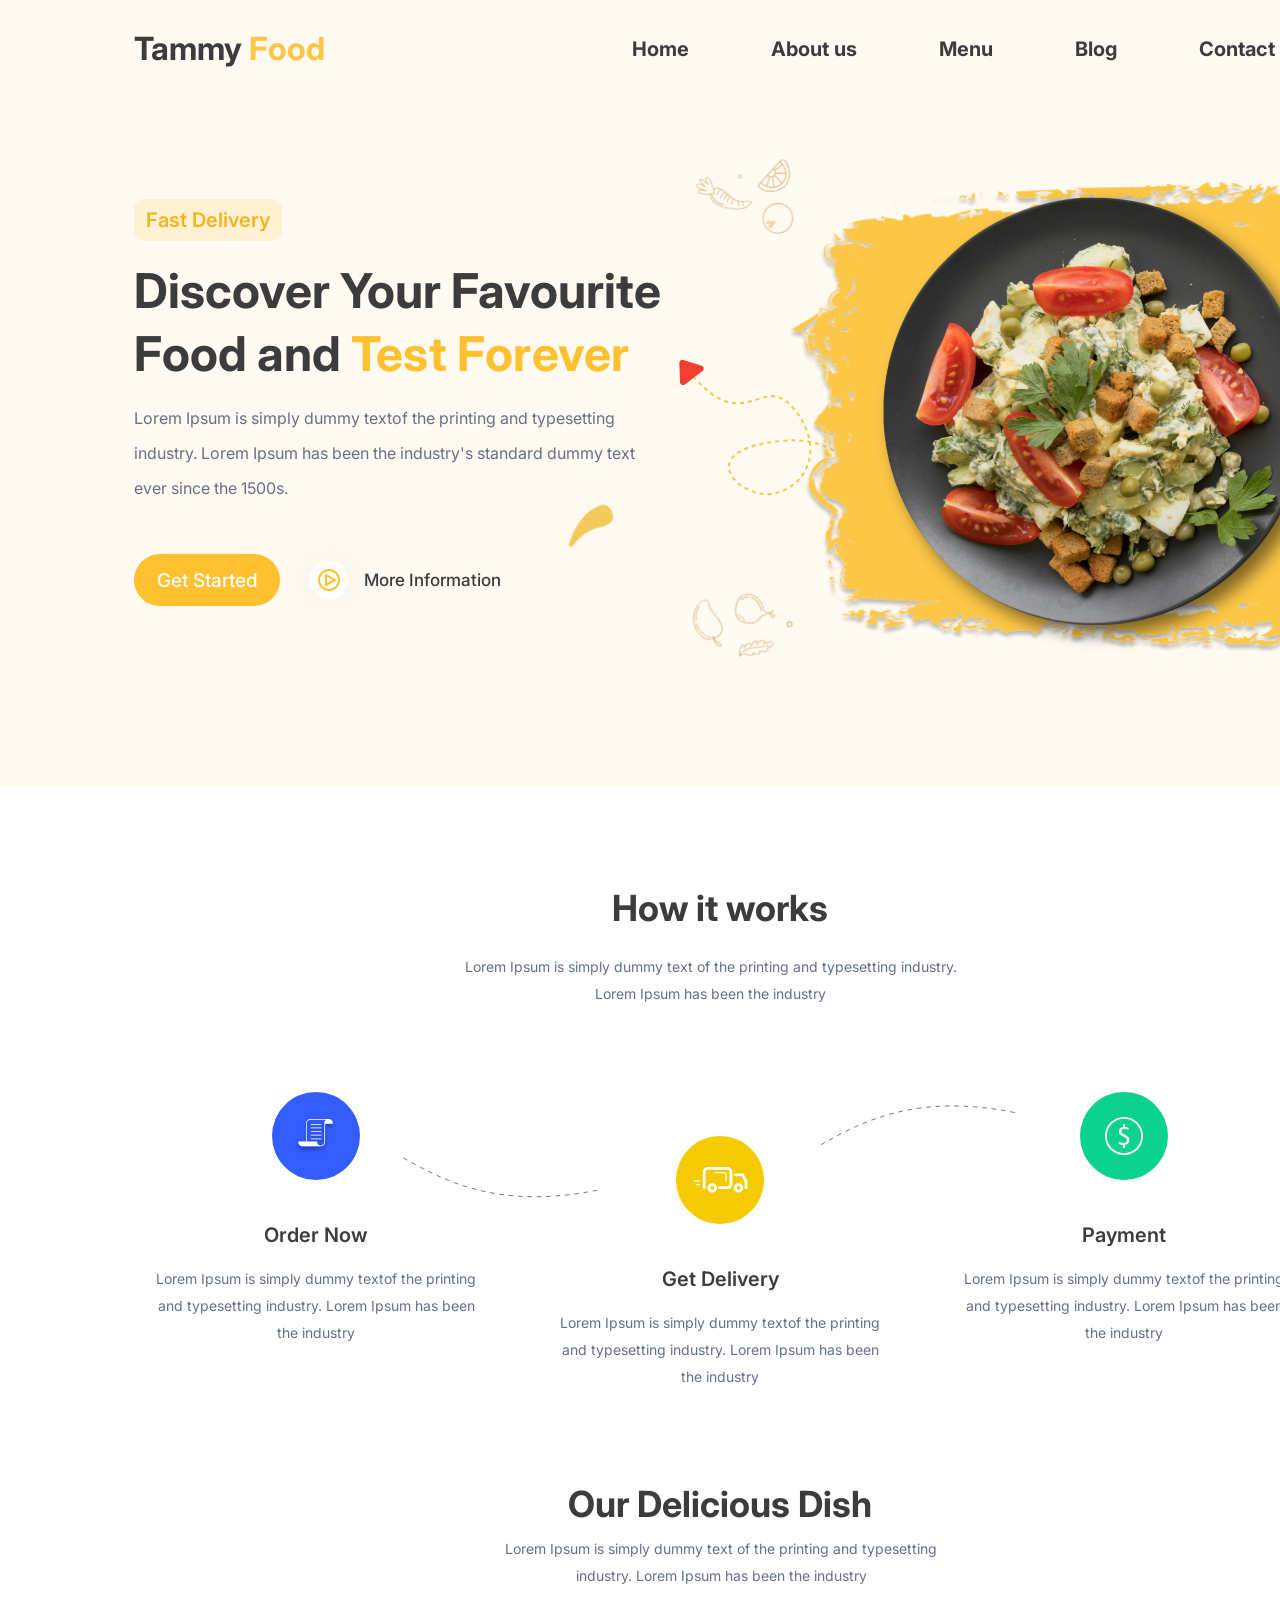
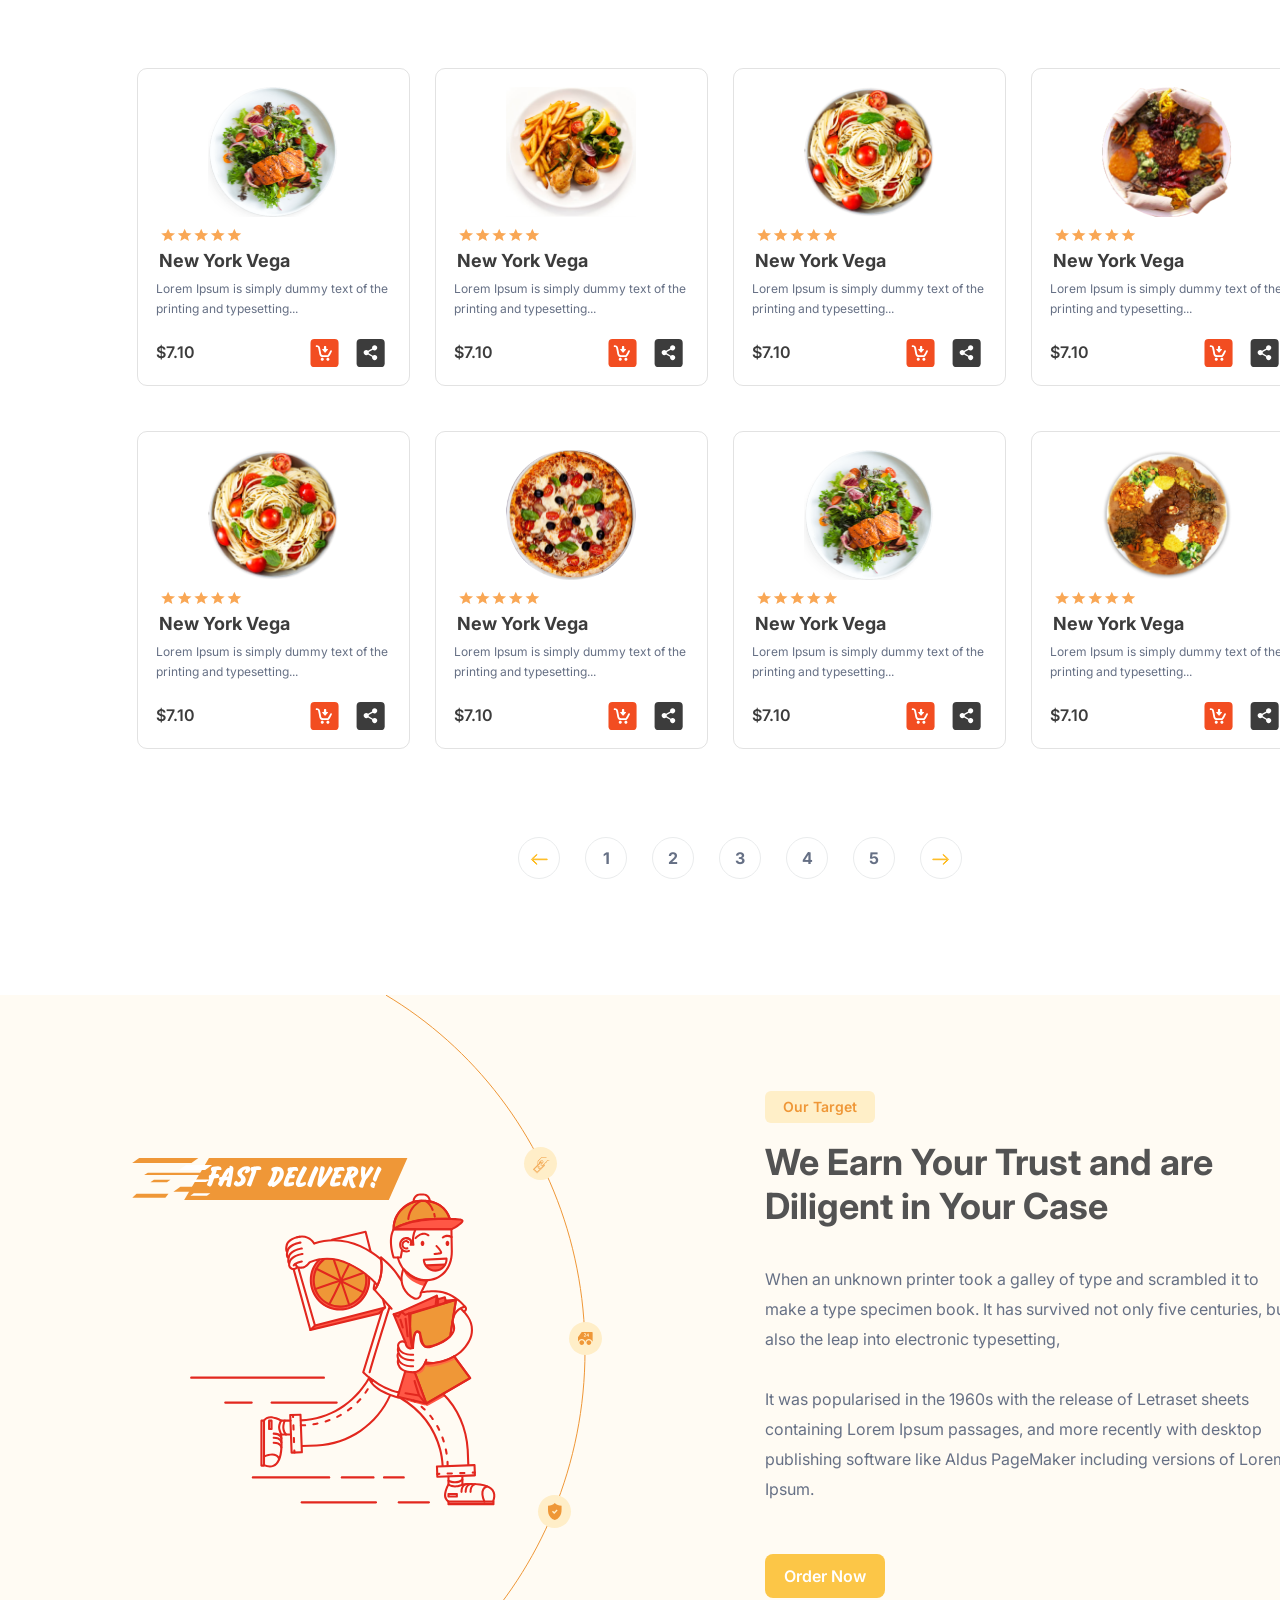
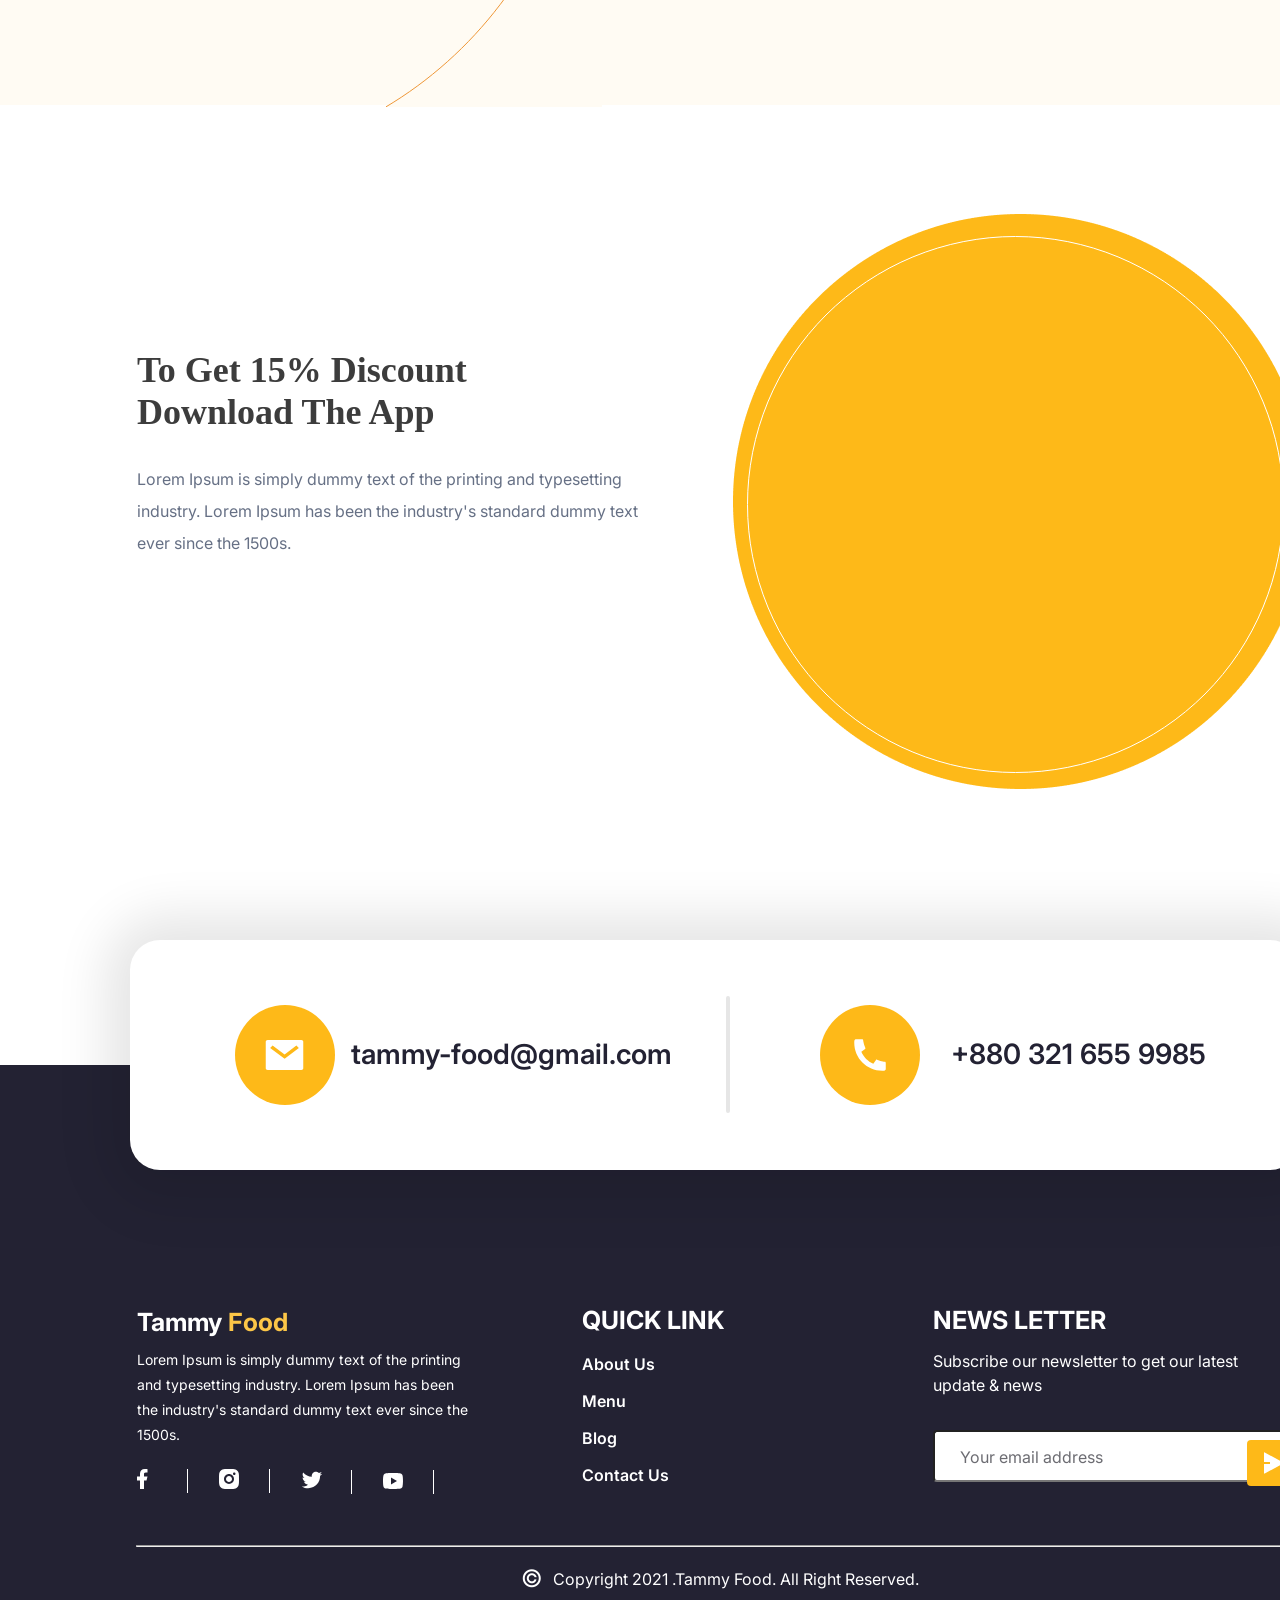
==== commit c794e9d3: "improve" ====
--- a/index.html
+++ b/index.html
@@ -315,6 +315,7 @@
 
         </div>
     </div>
+
 </main>
 <footer id="contact" class="footer">
     <div class="main-footer">
@@ -334,7 +335,7 @@
                 </svg>
                 </a>
                 <a class="program-icons" href=""><svg class="programs" width="22" height="18" viewBox="0 0 22 18" fill="none" xmlns="http://www.w3.org/2000/svg">
-                    <path d="M21.162 2'''.65593C20.3986 2.99362 19.589 3.2154 18.76 3.31393C19.6337 2.79136 20.2877 1.96894 20.6 0.999927C19.78 1.48793 18.881 1.82993 17.944 2.01493C17.3146 1.34151 16.4804 0.89489 15.5709 0.744511C14.6615 0.594133 13.7279 0.748418 12.9153 1.18338C12.1026 1.61834 11.4564 2.30961 11.0771 3.14972C10.6978 3.98983 10.6067 4.93171 10.818 5.82893C9.1551 5.74558 7.52832 5.31345 6.04328 4.56059C4.55823 3.80773 3.24812 2.75097 2.19799 1.45893C1.82628 2.09738 1.63095 2.82315 1.63199 3.56193C1.63199 5.01193 2.36999 6.29293 3.49199 7.04293C2.828 7.02202 2.17862 6.84271 1.59799 6.51993V6.57193C1.59819 7.53763 1.93236 8.47354 2.54384 9.22099C3.15532 9.96843 4.00647 10.4814 4.95299 10.6729C4.33661 10.84 3.6903 10.8646 3.06299 10.7449C3.32986 11.5762 3.85 12.3031 4.55058 12.824C5.25117 13.3449 6.09712 13.6337 6.96999 13.6499C6.10247 14.3313 5.10917 14.8349 4.04687 15.1321C2.98458 15.4293 1.87412 15.5142 0.778992 15.3819C2.69069 16.6114 4.91609 17.264 7.18899 17.2619C14.882 17.2619 19.089 10.8889 19.089 5.36193C19.089 5.18193 19.084 4.99993 19.076 4.82193C19.8949 4.23009 20.6016 3.49695 21.163 2.65693L21.162 2.65593Z" fill="white"/>
+                    <path d="M21.162 2.65593C20.3986 2.99362 19.589 3.2154 18.76 3.31393C19.6337 2.79136 20.2877 1.96894 20.6 0.999927C19.78 1.48793 18.881 1.82993 17.944 2.01493C17.3146 1.34151 16.4804 0.89489 15.5709 0.744511C14.6615 0.594133 13.7279 0.748418 12.9153 1.18338C12.1026 1.61834 11.4564 2.30961 11.0771 3.14972C10.6978 3.98983 10.6067 4.93171 10.818 5.82893C9.1551 5.74558 7.52832 5.31345 6.04328 4.56059C4.55823 3.80773 3.24812 2.75097 2.19799 1.45893C1.82628 2.09738 1.63095 2.82315 1.63199 3.56193C1.63199 5.01193 2.36999 6.29293 3.49199 7.04293C2.828 7.02202 2.17862 6.84271 1.59799 6.51993V6.57193C1.59819 7.53763 1.93236 8.47354 2.54384 9.22099C3.15532 9.96843 4.00647 10.4814 4.95299 10.6729C4.33661 10.84 3.6903 10.8646 3.06299 10.7449C3.32986 11.5762 3.85 12.3031 4.55058 12.824C5.25117 13.3449 6.09712 13.6337 6.96999 13.6499C6.10247 14.3313 5.10917 14.8349 4.04687 15.1321C2.98458 15.4293 1.87412 15.5142 0.778992 15.3819C2.69069 16.6114 4.91609 17.264 7.18899 17.2619C14.882 17.2619 19.089 10.8889 19.089 5.36193C19.089 5.18193 19.084 4.99993 19.076 4.82193C19.8949 4.23009 20.6016 3.49695 21.163 2.65693L21.162 2.65593Z" fill="white"/>
                 </svg>
                 </a>
                 <a class="program-icons" href=""><svg class="programs" width="20" height="16" viewBox="0 0 20 16" fill="none" xmlns="http://www.w3.org/2000/svg">
@@ -371,10 +372,10 @@
     </div>
     <div class="email ">
         <span class="elips-base-email-1 ]"><img class="mail-icons-1" src="img/icons/footer/mail-fill.svg" alt=""> </span>
-        <p class="text-mail">info@youremail.com</p>
+        <a class="text-mail" href="mailto: example@gmail.com? subject=Задайте%20нам%20питання&body=Введіть%20текст">tammy-food@gmail.com</a>
         <img class="line-mail" src="img/icons/footer/Line%202.svg" alt="">
         <span class="elips-base-email-2 "><img class="mail-icons-2" src="img/icons/footer/phone-fill.svg" alt=""></span>
-        <p class="text-phone">+880 321 655 9985</p>
+        <a class="text-phone" href="tel:+6494461709">+880 321 655 9985</a>
     </div>
 
 </footer>
--- a/style/style.css
+++ b/style/style.css
@@ -105,6 +105,10 @@
     transform-origin: center;
 }
 
+.main-anchors:active{
+    color:#FCC647 ;
+}
+
 html{
     scroll-behavior: smooth;
 }
@@ -916,6 +920,10 @@
     transform-origin: left;
 }
 
+.link-hover:active{
+    color: #FCC647;
+}
+
 .link {
     padding-left: 114px;
     margin-top: 1px;
@@ -1112,6 +1120,14 @@
     padding-left: 221px;
 }
 
+.text-mail:hover{
+    transform: skew(-10deg);
+}
+
+.text-mail:active{
+    color:#FCC647;
+}
+
 .text-phone {
     padding-right: 94px;
 }
@@ -1128,6 +1144,14 @@
     font-style: normal;
     font-weight: 600;
     line-height: 37.5px;
+}
+
+.text-phone:hover{
+    transform: skew(-10deg);
+}
+
+.text-phone:active{
+    color:#FCC647;
 }
 
 #myBtn {
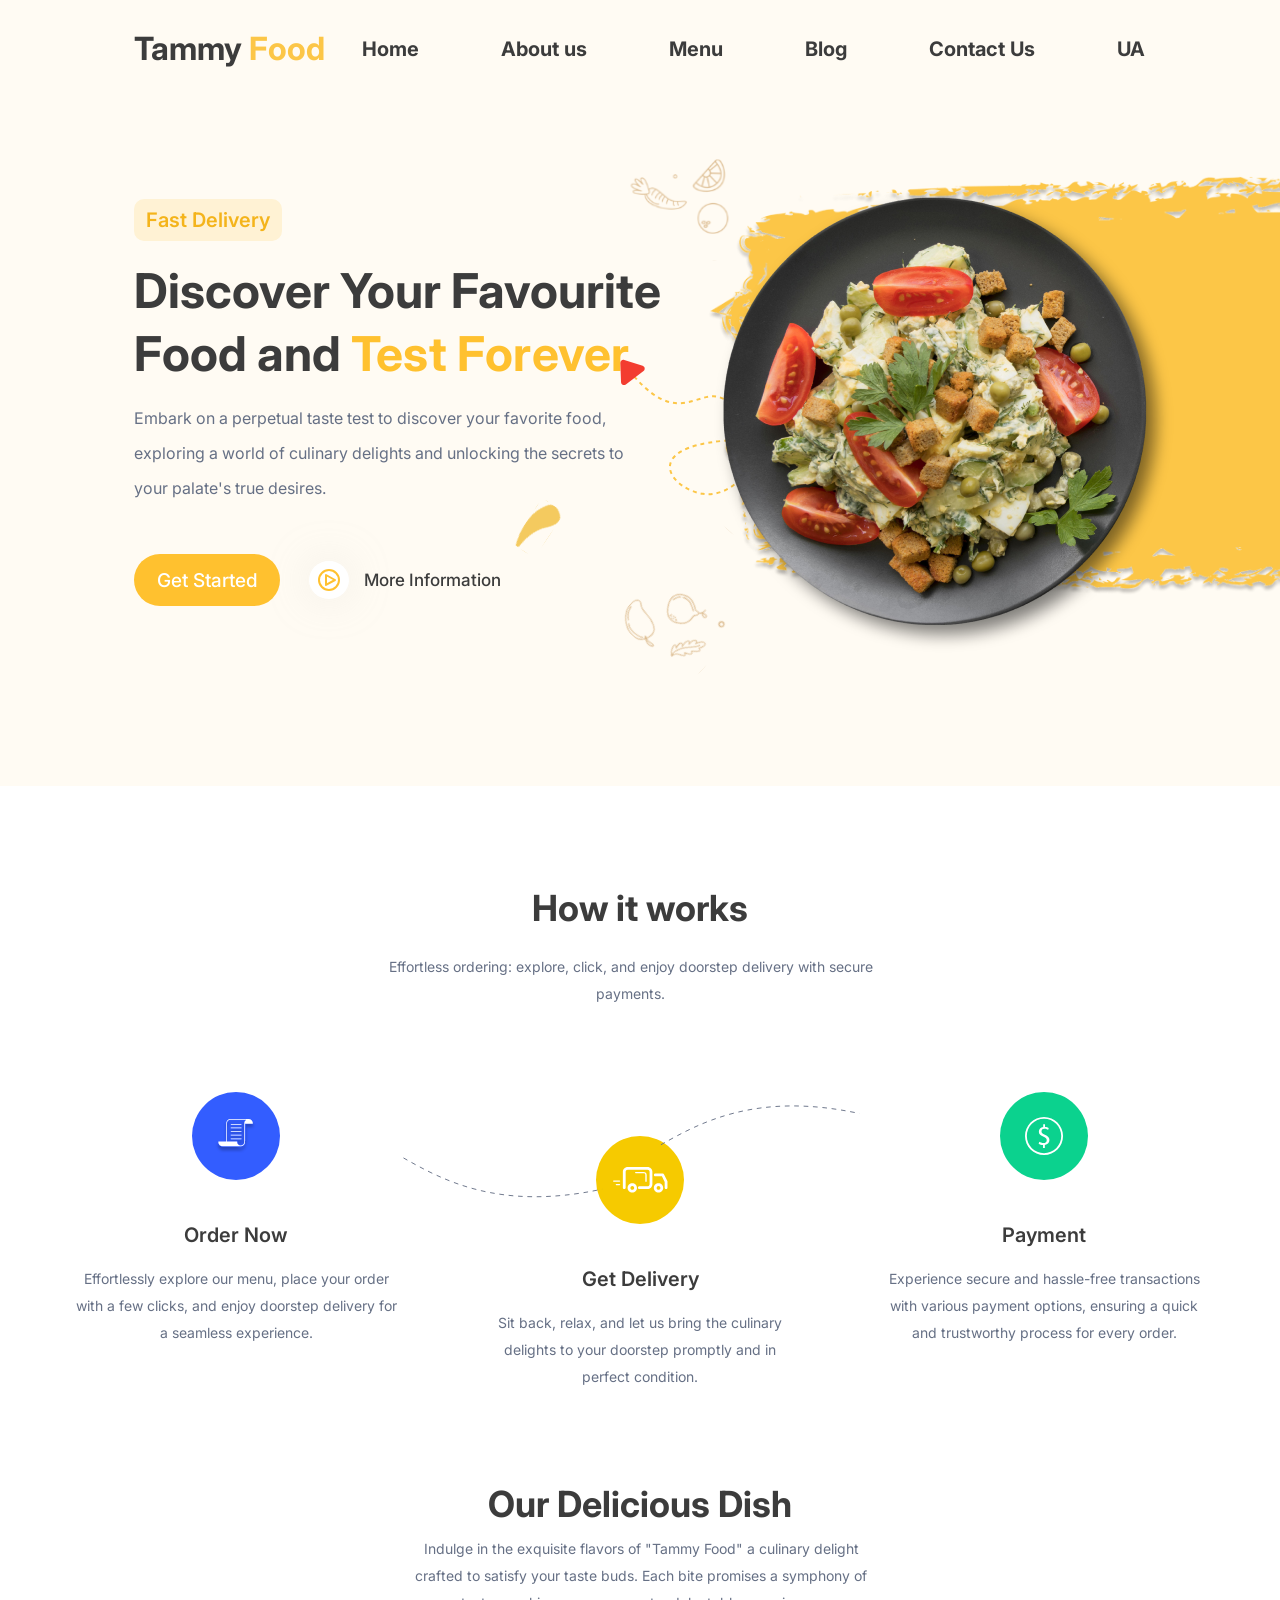
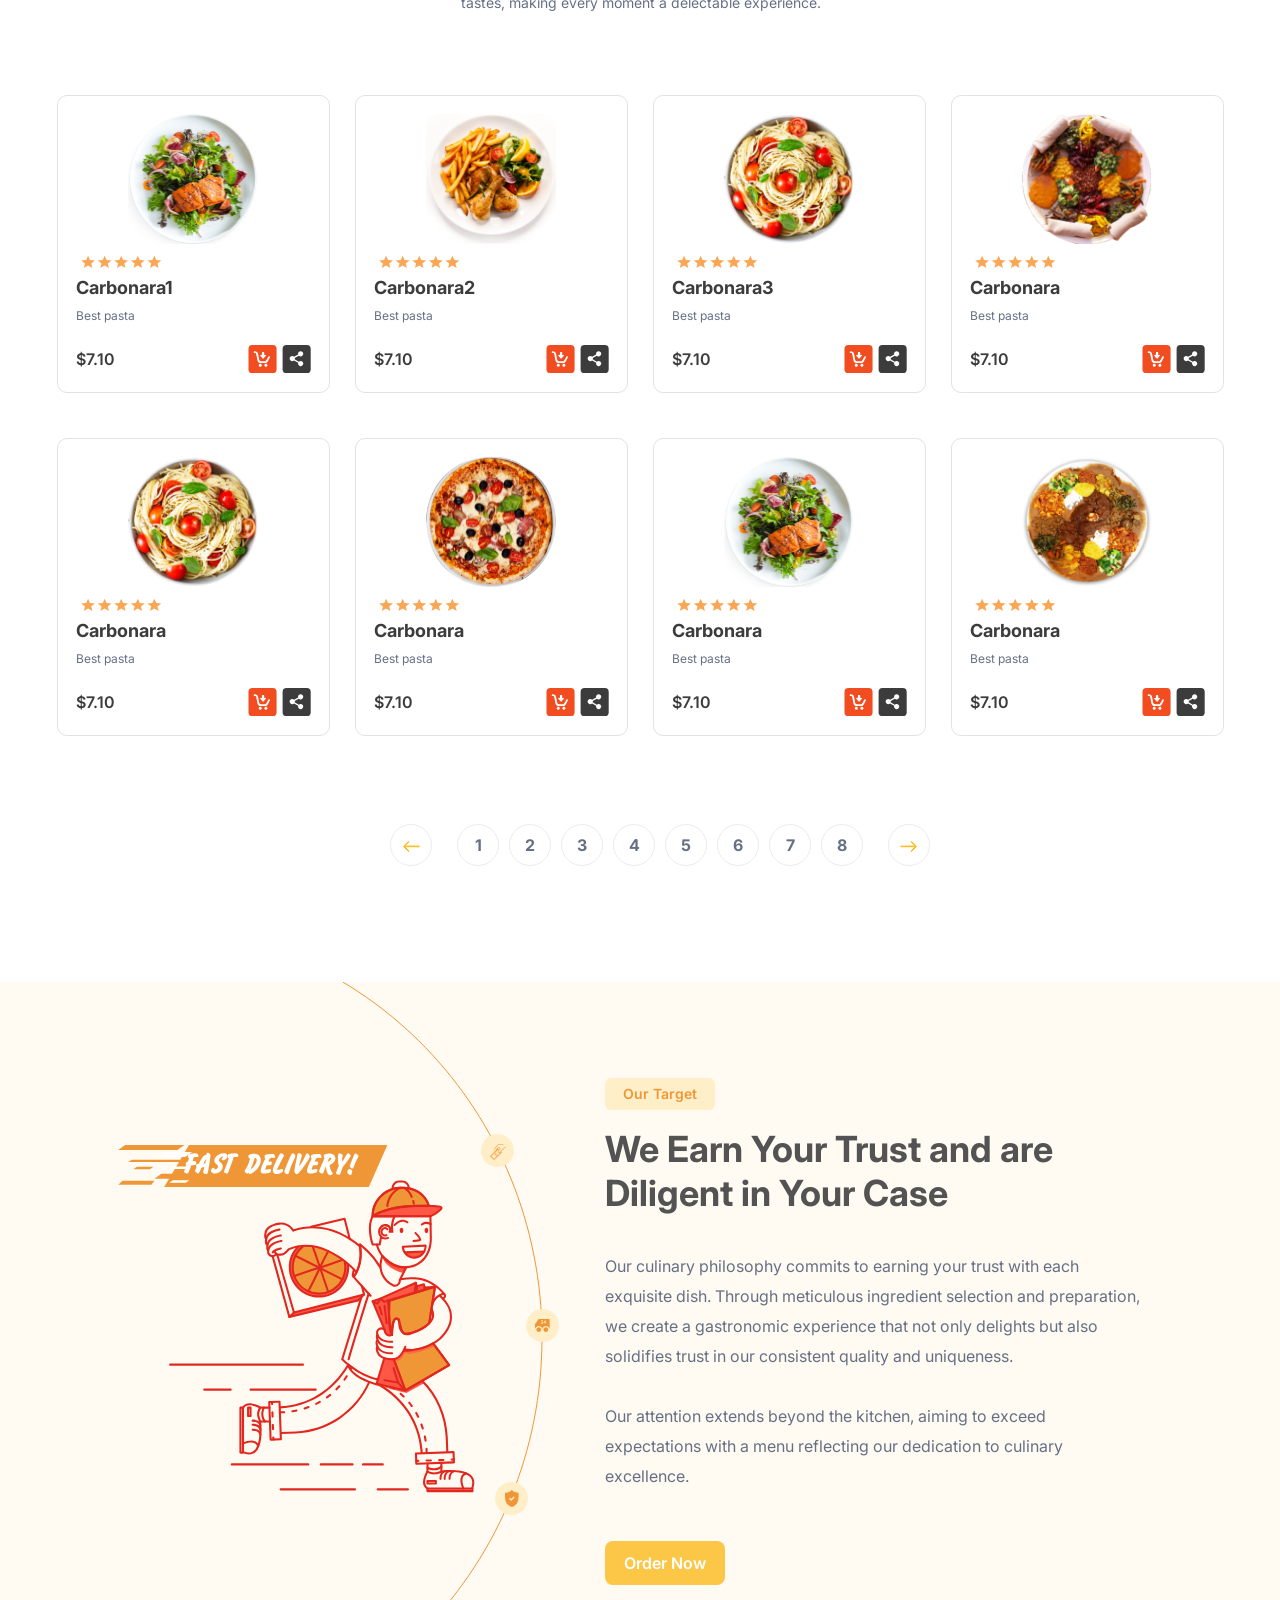
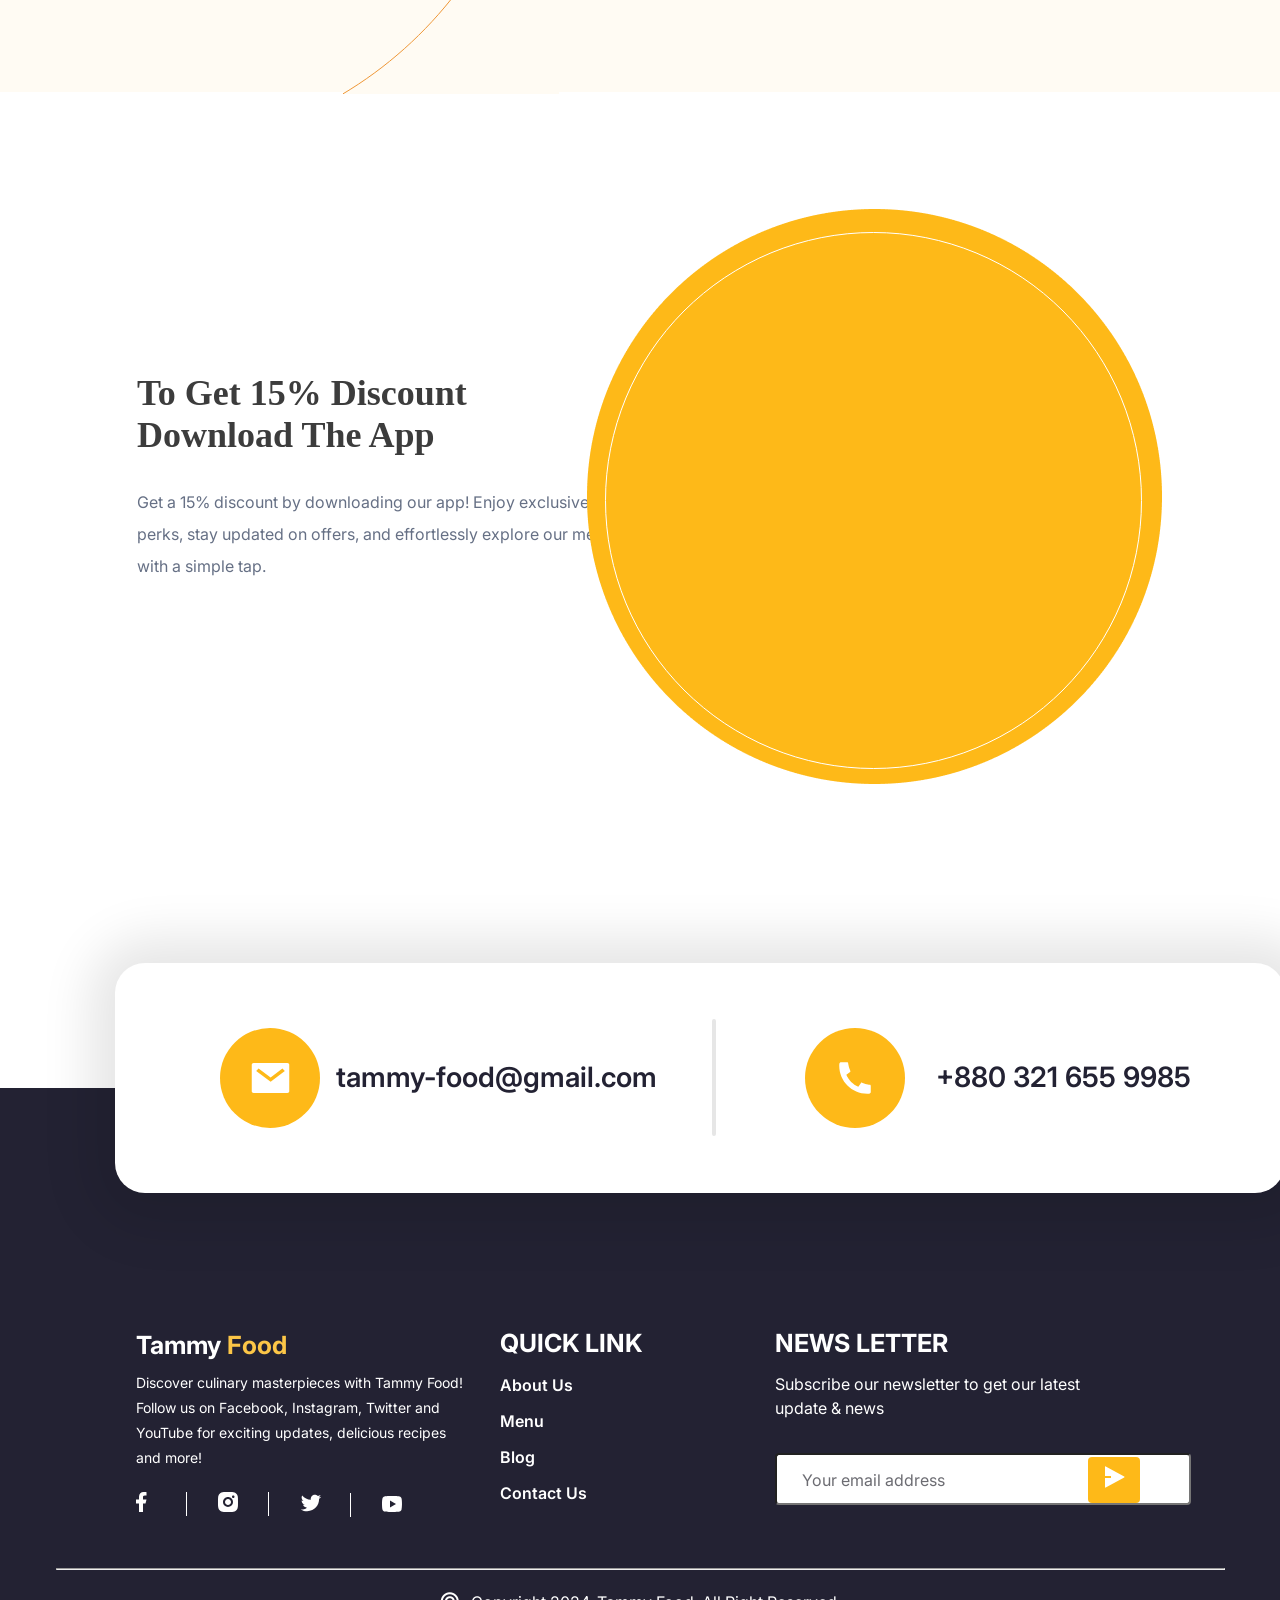
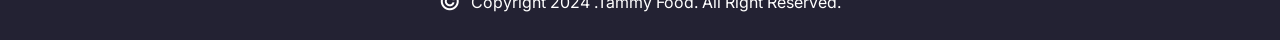
==== commit 28563e57: "finish v.1.0" ====
--- a/index.html
+++ b/index.html
@@ -4,385 +4,451 @@
 <head>
     <meta charset="UTF-8">
     <meta name="viewport" content="width=device-width, initial-scale=1.0">
+    <meta name="robots" content="index, nofollow">
+    <meta name="author" content="Uliana Dubrovska">
+    <meta name="description" content="TammyFood best eat">
+    <meta http-equiv="content-type" content="1">
     <link rel="preconnect" href="https://fonts.googleapis.com">
     <link rel="preconnect" href="https://fonts.gstatic.com" crossorigin>
     <link href="https://fonts.googleapis.com/css2?family=Inter:wght@400;500;600;700&display=swap" rel="stylesheet">
     <link href="https://unpkg.com/aos@2.3.1/dist/aos.css" rel="stylesheet">
-    <script src="https://ajax.googleapis.com/ajax/libs/jquery/2.2.4/jquery.min.js"></script>
     <link rel="stylesheet" href="https://cdnjs.cloudflare.com/ajax/libs/font-awesome/4.7.0/css/font-awesome.min.css">
     <link rel="icon" href="img/favicon/favicon%20(2).ico" type="image/x-icon">
+    <!--Import materialize.css-->
+    <link type="text/css" rel="stylesheet" href="style/materialize.css" media="screen,projection"/>
     <link rel="stylesheet" href="style/style.css">
     <title>Restaurant</title>
 </head>
 
-<body class="container">
-<header id="header" class="header">
-    <nav class="header-menu"><a class="tammy" href="./">Tammy <span class="food">Food</span></a>
-        <div class="information"><a class="main-anchors" href="index.html#header">Home</a> <a class="main-anchors" href="index.html#main">About us </a> <a
-                class="main-anchors" href="index.html#menu">Menu</a> <a class="main-anchors" href="index.html#blog">Blog </a> <a class="main-anchors" href="index.html#contact">Contact
-            Us</a>
-        </div>
-    </nav>
-    <div class="photo">
-        <img class="photo3" src="img/icons/about-us/Vector (2).svg" alt="photo3">
-        <img class="photo4" src="img/icons/about-us/Vector.svg" alt="photo4">
-        <img class="photo5" src="img/icons/about-us/vector 3.svg" alt="photo5">
-        <img class="photo6" src="img/icons/about-us/Shape.svg" alt="photo5">
-        <div class="banner-info">
-
-            <div class="button">
-                <span>Fast Delivery</span>
-            </div>
-
-            <h1 class="discover">Discover Your Favourite
-                Food and <span class="testForever">Test Forever</span></h1>
-            <h3 class="lorem">Lorem Ipsum is simply dummy textof the printing and typesetting
-                industry. Lorem Ipsum has been the industry's standard dummy
-                text ever since the 1500s.
-            </h3>
-            <div class="more-information">
-                <a href="" class="getStarted">
-                    Get Started
-                </a>
-
-                <a class="button-information" href=""> <span class="circle"><img class="img3 "
-                                                                                 src="img/icons/about-us/image 3.svg"
-                                                                                 alt="photo2"></span>
-                    <h2 class="more">More Information</h2>
-                </a>
-
-            </div>
-        </div>
-        <div class="position-photo">
-            <img data-aos="zoom-in" class="photo1" src="img/photo/about-us/image 2.png" alt="eat">
-            <img class="photo2" src="img/photo/about-us/image 3 (1).png" alt="eat">
-
-        </div>
-    </div>
-</header>
-<main>
-    <div id="main" class="main">
-        <div class="about-us">
-            <h1 class="describe">How it works</h1>
-            <p class="lorem-2">Lorem Ipsum is simply dummy text of the printing and typesetting industry.
-                Lorem Ipsum has been the industry
-            </p>
-        </div>
-        <div class="about-us-parent">
-            <div class="about-us-line-1">
-                <div class="overlay-1"></div>
-                <img src="img/icons/about-us/abous-us-line-1.svg" alt="about-us-line-1">
-            </div>
-            <div class="about-us-line-2">
-                <div class="overlay-2"></div>
-                <img src="img/icons/about-us/abous-us-line-2.svg" alt="abous-us-line-2">
-            </div>
-            <div class="about-us-block">
-                    <span class="circle-1 circle-base"><img class="icons-1" src="img/icons/how-works/icons1.svg"
-                                                            alt="icons1"></span>
-                <h2 class="about-us-block-title">Order Now</h2>
-                <p class="lorem-3">Lorem Ipsum is simply dummy textof the printing and typesetting
-                    industry. Lorem Ipsum has been the industry
+<body>
+<div class="container">
+    <header id="header" class="header">
+
+        <nav class="header-menu">
+            <a class="tammy" href="./">Tammy <span class="food">Food</span></a>
+
+            <div class="information">
+                <a class="main-anchors" href="index.html#header">Home</a>
+                <a class="main-anchors" href="index.html#main">About us </a>
+                <a class="main-anchors" href="index.html#menu">Menu</a>
+                <a class="main-anchors" href="index.html#blog">Blog </a>
+                <a class="main-anchors" href="index.html#contact">Contact Us</a>
+                <a class="main-anchors" href="index-ua.html">UA</a>
+            </div>
+        </nav>
+
+        <div class="photo">
+
+            <img class="photo3" src="img/icons/about-us/Vector (2).svg" alt="photo3">
+            <img class="photo4" src="img/icons/about-us/Vector.svg" alt="photo4">
+            <img title="Arrow" class="photo5" src="img/icons/about-us/vector 3.svg" alt="photo5">
+            <img class="photo6" src="img/icons/about-us/Shape.svg" alt="photo5">
+
+            <div class="banner-info">
+
+                <div class="button">
+                    <span>Fast Delivery</span>
+                </div>
+
+                <h1 class="discover">Discover Your Favourite Food and
+                    <span class="testForever">Test Forever</span>
+                </h1>
+
+                <h3 class="lorem">
+                    Embark on a perpetual taste test to discover your favorite food, exploring a world of culinary
+                    delights
+                    and unlocking the secrets to your palate's true desires.
+                </h3>
+
+                <div class="more-information">
+                    <a href="" class="waves-effect waves-light getStarted">
+                        Get Started
+                    </a>
+
+                    <a class="button-information" href="">
+                    <span class="circle">
+                        <img class="img3 " src="img/icons/about-us/image 3.svg" alt="photo2">
+                    </span>
+                        <h2 class="more">More Information</h2>
+                    </a>
+                </div>
+            </div>
+
+            <div class="position-photo">
+                <img data-aos="zoom-in" class="photo1" src="img/photo/about-us/image 2.png" alt="eat">
+                <img class="photo2" src="img/photo/about-us/image 3 (1).png" alt="eat">
+            </div>
+        </div>
+    </header>
+
+    <main>
+
+        <div id="main" class="main">
+
+            <div class="about-us">
+                <h1 class="describe">How it works</h1>
+
+                <p class="lorem-2">Effortless ordering: explore, click, and enjoy doorstep delivery with secure
+                    payments.
                 </p>
             </div>
-            <div class="about-us-block ">
-                    <span class="circle-2 circle-base"><img class="icons-2" src="img/icons/how-works/icons2.svg"
-                                                            alt="icons2"></span>
-                <h2 class="about-us-block-title">Get Delivery</h2>
-                <p class="lorem-3">Lorem Ipsum is simply dummy textof the printing and typesetting
-                    industry. Lorem Ipsum has been the industry</p>
-
-            </div>
-            <div class="about-us-block">
-                    <span class="circle-3 circle-base"><img class="icons-3" src="img/icons/how-works/icons3.svg"
-                                                            alt="icons3"></span>
-                <h2 class="about-us-block-title">Payment</h2>
-                <p class="lorem-3">Lorem Ipsum is simply dummy textof the printing and typesetting
-                    industry. Lorem Ipsum has been the industry</p>
-            </div>
-        </div>
-
-    </div>
-    <div id="menu" class="menu-main">
-        <div class="menu-title">
-            <h1 class="menu-dish">Our Delicious Dish</h1>
-            <p class="lorem-menu">Lorem Ipsum is simply dummy text of the printing and typesetting industry.
-                Lorem Ipsum has been the industry</p>
-        </div>
-        <div class="menu-parent">
-            <div class="menu-block">
-                <img class="dish" height="130px" src="img/photo/menu/dish1.png" alt="dish1">
-                <div class="stars"><img src="img/icons/menu/strars.svg" alt="stars"></div>
-                <p class="dish-title">New York Vega</p>
-                <p class="dish-describe">Lorem Ipsum is simply dummy text of the printing and typesetting...</p>
-                <div class="flex-container">
-                    <div>
-                        <p class="dish-price">$7.10</p>
-                    </div>
-                    <div class="menu-icons">
-                      <button class="button-shop-1"><img  src="img/icons/menu/dish-icon1.svg" alt="icon1"></button>
-                       <button class="button-shop-2"><img  src="img/icons/menu/dish-icon2.svg" alt="icon2"></button>
-                    </div>
-                </div>
-            </div>
-            <div class="menu-block">
-                <img class="dish" height="130px" src="img/photo/menu/dish2.png" alt="dish1">
-                <div class="stars"><img src="img/icons/menu/strars.svg" alt="stars"></div>
-                <p class="dish-title">New York Vega</p>
-                <p class="dish-describe">Lorem Ipsum is simply dummy text of the printing and typesetting...</p>
-                <div class="flex-container">
-                    <div>
-                        <p class="dish-price">$7.10</p>
-                    </div>
-                    <div class="menu-icons">
-                        <button class="button-shop-1"><img src="img/icons/menu/dish-icon1.svg" alt="icon1"></button>
-                       <button class="button-shop-2"><img src="img/icons/menu/dish-icon2.svg" alt="icon2"></button>
-                    </div>
-                </div>
-            </div>
-            <div class="menu-block">
-                <img class="dish" height="130px" src="img/photo/menu/dish3.png" alt="dish1">
-                <div class="stars"><img src="img/icons/menu/strars.svg" alt="stars"></div>
-                <p class="dish-title">New York Vega</p>
-                <p class="dish-describe">Lorem Ipsum is simply dummy text of the printing and typesetting...</p>
-                <div class="flex-container">
-                    <div>
-                        <p class="dish-price">$7.10</p>
-                    </div>
-                    <div class="menu-icons">
-                       <button class="button-shop-1"><img src="img/icons/menu/dish-icon1.svg" alt="icon1"></button>
-                       <button class="button-shop-2"><img src="img/icons/menu/dish-icon2.svg" alt="icon2"></button>
-                    </div>
-                </div>
-            </div>
-            <div class="menu-block">
-                <img class="dish" height="130px" src="img/photo/menu/dish4.png" alt="dish1">
-                <div class="stars"><img src="img/icons/menu/strars.svg" alt="stars"></div>
-                <p class="dish-title">New York Vega</p>
-                <p class="dish-describe">Lorem Ipsum is simply dummy text of the printing and typesetting...</p>
-                <div class="flex-container">
-                    <div>
-                        <p class="dish-price">$7.10</p>
-                    </div>
-                    <div class="menu-icons">
-                       <button class="button-shop-1"><img src="img/icons/menu/dish-icon1.svg" alt="icon1"></button>
-                       <button class="button-shop-2"><img src="img/icons/menu/dish-icon2.svg" alt="icon2"></button>
-                    </div>
-                </div>
-            </div>
-            <div class="menu-block">
-                <img class="dish" height="130px" src="img/photo/menu/dish5.png" alt="dish1">
-                <div class="stars"><img src="img/icons/menu/strars.svg" alt="stars"></div>
-                <p class="dish-title">New York Vega</p>
-                <p class="dish-describe">Lorem Ipsum is simply dummy text of the printing and typesetting...</p>
-                <div class="flex-container">
-                    <div>
-                        <p class="dish-price">$7.10</p>
-                    </div>
-                    <div class="menu-icons">
-                       <button class="button-shop-1"><img src="img/icons/menu/dish-icon1.svg" alt="icon1"></button>
-                       <button class="button-shop-2"><img src="img/icons/menu/dish-icon2.svg" alt="icon2"></button>
-                    </div>
-                </div>
-            </div>
-            <div class="menu-block">
-                <img class="dish" height="130px" src="img/photo/menu/dish6.png" alt="dish1">
-                <div class="stars"><img src="img/icons/menu/strars.svg" alt="stars"></div>
-                <p class="dish-title">New York Vega</p>
-                <p class="dish-describe">Lorem Ipsum is simply dummy text of the printing and typesetting...</p>
-                <div class="flex-container">
-                    <div>
-                        <p class="dish-price">$7.10</p>
-                    </div>
-                    <div class="menu-icons">
-                       <button class="button-shop-1"><img src="img/icons/menu/dish-icon1.svg" alt="icon1"></button>
-                       <button class="button-shop-2"><img src="img/icons/menu/dish-icon2.svg" alt="icon2"></button>
-                    </div>
-                </div>
-            </div>
-            <div class="menu-block">
-                <img class="dish" height="130px" src="img/photo/menu/dish7.png" alt="dish1">
-                <div class="stars"><img src="img/icons/menu/strars.svg" alt="stars"></div>
-                <p class="dish-title">New York Vega</p>
-                <p class="dish-describe">Lorem Ipsum is simply dummy text of the printing and typesetting...</p>
-                <div class="flex-container">
-                    <div>
-                        <p class="dish-price">$7.10</p>
-                    </div>
-                    <div class="menu-icons">
-                       <button class="button-shop-1"><img src="img/icons/menu/dish-icon1.svg" alt="icon1"></button>
-                       <button class="button-shop-2"><img src="img/icons/menu/dish-icon2.svg" alt="icon2"></button>
-                    </div>
-                </div>
-            </div>
-            <div class="menu-block">
-                <img class="dish" height="130px" src="img/photo/menu/dish8.png" alt="dish1">
-                <div class="stars"><img src="img/icons/menu/strars.svg" alt="stars"></div>
-                <p class="dish-title">New York Vega</p>
-                <p class="dish-describe">Lorem Ipsum is simply dummy text of the printing and typesetting...</p>
-                <div class="flex-container">
-                    <div>
-                        <p class="dish-price">$7.10</p>
-                    </div>
-                    <div class="menu-icons">
-                       <button class="button-shop-1"><img src="img/icons/menu/dish-icon1.svg" alt="icon1"></button>
-                       <button class="button-shop-2"><img src="img/icons/menu/dish-icon2.svg" alt="icon2"></button>
-                    </div>
-                </div>
-            </div>
-
-
-        </div>
-
-
-        <nav class="pagination">
-            <ul class="pagination-list">
-                <li class="page-item page-link ">
-                    <a href="#">
-                        <svg width="18" height="12" viewBox="0 0 18 12" fill="none"
+
+            <div class="about-us-parent">
+
+                <div class="about-us-line-1">
+
+                    <div class="overlay-1"></div>
+
+                    <img src="img/icons/about-us/abous-us-line-1.svg" alt="about-us-line-1">
+                </div>
+
+                <div class="about-us-line-2">
+
+                    <div class="overlay-2"></div>
+
+                    <img src="img/icons/about-us/abous-us-line-2.svg" alt="abous-us-line-2">
+                </div>
+
+                <div class="about-us-block">
+
+                <span class="circle-1 circle-base">
+                    <img class="icons-1" src="img/icons/how-works/icons1.svg" alt="icons1">
+                </span>
+
+                    <h2 class="about-us-block-title">Order Now</h2>
+
+                    <p class="lorem-3">Effortlessly explore our menu, place your order with a few clicks, and enjoy
+                        doorstep
+                        delivery for a seamless experience.
+                    </p>
+                </div>
+
+                <div class="about-us-block ">
+
+                <span class="circle-2 circle-base">
+                    <img class="icons-2" src="img/icons/how-works/icons2.svg" alt="icons2">
+                </span>
+
+                    <h2 class="about-us-block-title">Get Delivery</h2>
+
+                    <p class="lorem-3">Sit back, relax, and let us bring the culinary delights to your doorstep promptly
+                        and
+                        in perfect condition.
+                    </p>
+                </div>
+
+                <div class="about-us-block">
+
+                <span class="circle-3 circle-base">
+                    <img class="icons-3" src="img/icons/how-works/icons3.svg" alt="icons3">
+                </span>
+
+                    <h2 class="about-us-block-title">Payment</h2>
+
+                    <p class="lorem-3"> Experience secure and hassle-free transactions with various payment options,
+                        ensuring
+                        a quick and trustworthy process for every order.
+                    </p>
+                </div>
+            </div>
+        </div>
+
+        <div id="menu" class="menu-main">
+
+            <div class="menu-title">
+                <h1 class="menu-dish">Our Delicious Dish</h1>
+
+                <p class="lorem-menu">Indulge in the exquisite flavors of "Tammy Food" a culinary delight crafted
+                    to satisfy your taste buds. Each bite promises a symphony of tastes, making every moment a
+                    delectable
+                    experience.
+                </p>
+            </div>
+
+            <div>
+                <div id="menuParent" class="menu-parent page">
+
+                    <!--                <div class="menu-block">-->
+
+                    <!--                    <div class="dish">-->
+                    <!--                        <img height="130px" src="img/photo/menu/dish1.png" alt="dish1">-->
+                    <!--                    </div>-->
+
+                    <!--                    <div class="stars">-->
+                    <!--                        <img src="img/icons/menu/strars.svg" alt="stars">-->
+                    <!--                    </div>-->
+
+                    <!--                    <p class="dish-title">New York Vega</p>-->
+                    <!--                    <p class="dish-describe">Lorem Ipsum is simply dummy text of the printing and typesetting...</p>-->
+
+                    <!--                    <div class="flex-container">-->
+
+                    <!--                        <div>-->
+                    <!--                            <p class="dish-price">$7.10</p>-->
+                    <!--                        </div>-->
+
+                    <!--                        <div class="menu-icons">-->
+                    <!--                            <button class="button-shop-1">-->
+                    <!--                                <img src="img/icons/menu/dish-icon1.svg" alt="icon1">-->
+                    <!--                            </button>-->
+
+                    <!--                            <button class="button-shop-2">-->
+                    <!--                                <img src="img/icons/menu/dish-icon2.svg" alt="icon2">-->
+                    <!--                            </button>-->
+                    <!--                        </div>-->
+                    <!--                    </div>-->
+                    <!--                </div>-->
+                </div>
+
+                <nav class="pagination">
+
+
+                    <ul class="pagination-list">
+
+                        <li class="waves-effect waves-circle waves-light page-item page-link ">
+                            <a>
+                                <svg width="18" height="12" viewBox="0 0 18 12" fill="none"
+                                     xmlns="http://www.w3.org/2000/svg">
+                                    <path
+                                            d="M1.50857 6.17296L6.50857 1.48596C6.57289 1.42715 6.6569 1.39453 6.74407 1.39453C6.83123 1.39453 6.91524 1.42715 6.97957 1.48596C7.01018 1.51407 7.03462 1.54822 7.05134 1.58626C7.06806 1.62431 7.07669 1.66541 7.07669 1.70696C7.07669 1.74852 7.06806 1.78962 7.05134 1.82766C7.03462 1.86571 7.01018 1.89986 6.97957 1.92796L2.54857 6.08196H17.0756C17.1181 6.07956 17.1607 6.08586 17.2007 6.10047C17.2407 6.11509 17.2773 6.13772 17.3082 6.16697C17.3392 6.19623 17.3638 6.23149 17.3807 6.27061C17.3976 6.30973 17.4062 6.35187 17.4062 6.39446C17.4062 6.43706 17.3976 6.4792 17.3807 6.51832C17.3638 6.55744 17.3392 6.5927 17.3082 6.62196C17.2773 6.65121 17.2407 6.67384 17.2007 6.68846C17.1607 6.70307 17.1181 6.70937 17.0756 6.70696H2.54657L6.97757 10.861C7.00818 10.8891 7.03262 10.9232 7.04934 10.9613C7.06606 10.9993 7.07469 11.0404 7.07469 11.082C7.07469 11.1235 7.06606 11.1646 7.04934 11.2027C7.03262 11.2407 7.00818 11.2749 6.97757 11.303C6.91324 11.3618 6.82923 11.3944 6.74207 11.3944C6.6549 11.3944 6.57089 11.3618 6.50657 11.303L1.50657 6.61496C1.47608 6.58672 1.45179 6.55246 1.43525 6.51434C1.4187 6.47622 1.41025 6.43508 1.41044 6.39352C1.41063 6.35197 1.41945 6.31091 1.43634 6.27294C1.45323 6.23497 1.47783 6.20093 1.50857 6.17296V6.17296Z"
+                                            stroke="#FEB918" stroke-miterlimit="10"/>
+                                </svg>
+                            </a>
+                        </li>
+
+                        <li style="display: flex; gap: 10px" class="paginator" onclick="pagination(event)"></li>
+
+                        <li class="waves-effect waves-circle waves-light page-item page-link">
+                            <a>
+                                <svg width="18" height="12" viewBox="0 0 18 12" fill="none"
+                                     xmlns="http://www.w3.org/2000/svg">
+                                    <path
+                                            d="M16.4914 6.17296L11.4914 1.48596C11.4271 1.42715 11.3431 1.39453 11.2559 1.39453C11.1688 1.39453 11.0848 1.42715 11.0204 1.48596C10.9898 1.51407 10.9654 1.54822 10.9487 1.58626C10.9319 1.62431 10.9233 1.66541 10.9233 1.70696C10.9233 1.74852 10.9319 1.78962 10.9487 1.82766C10.9654 1.86571 10.9898 1.89986 11.0204 1.92796L15.4514 6.08196H0.924435C0.88191 6.07956 0.839341 6.08586 0.799334 6.10047C0.759328 6.11509 0.722726 6.13772 0.691769 6.16697C0.660812 6.19623 0.636152 6.23149 0.619297 6.27061C0.602443 6.30973 0.59375 6.35187 0.59375 6.39446C0.59375 6.43706 0.602443 6.4792 0.619297 6.51832C0.636152 6.55744 0.660812 6.5927 0.691769 6.62196C0.722726 6.65121 0.759328 6.67384 0.799334 6.68846C0.839341 6.70307 0.88191 6.70937 0.924435 6.70696H15.4534L11.0224 10.861C10.9918 10.8891 10.9674 10.9232 10.9507 10.9613C10.9339 10.9993 10.9253 11.0404 10.9253 11.082C10.9253 11.1235 10.9339 11.1646 10.9507 11.2027C10.9674 11.2407 10.9918 11.2749 11.0224 11.303C11.0868 11.3618 11.1708 11.3944 11.2579 11.3944C11.3451 11.3944 11.4291 11.3618 11.4934 11.303L16.4934 6.61496C16.5239 6.58672 16.5482 6.55246 16.5648 6.51434C16.5813 6.47622 16.5897 6.43508 16.5896 6.39352C16.5894 6.35197 16.5806 6.31091 16.5637 6.27294C16.5468 6.23497 16.5222 6.20093 16.4914 6.17296V6.17296Z"
+                                            stroke="#FEB918" stroke-miterlimit="10"/>
+                                </svg>
+                            </a>
+                        </li>
+                    </ul>
+                </nav>
+            </div>
+
+
+        </div>
+
+        <div id="blog" class="fast-delivery">
+
+            <div class="man-delivery">
+                <img class="elips" src="img/icons/target/Slice%201.svg" alt="">
+                <img class="man" src="img/icons/target/Group%20122.svg" alt="">
+                <img class="text-path" src="img/icons/target/Group%20123.svg" alt="">
+                <img class="path-1" src="img/icons/target/Path%201.svg" alt="">
+                <img class="path-2" src="img/icons/target/Path%20131.svg" alt="">
+                <img class="path-3" src="img/icons/target/Path%20133.svg" alt="">
+                <img class="path-4" src="img/icons/target/Path%20134.svg" alt="">
+                <img class="path-5" src="img/icons/target/Path%20137.svg" alt="">
+                <img class="path-6" src="img/icons/target/Path%20138.svg" alt="">
+                <img class="white-path-1" src="img/icons/target/Path%20132.svg" alt="">
+                <img class="white-path-2" src="img/icons/target/Path%20135.svg" alt="">
+                <img class="white-path-3" src="img/icons/target/Path%20136.svg" alt="">
+            </div>
+
+            <div class="target">
+                <p class="button-target">Our Target</p>
+
+                <h1 class="trust-diligent">We Earn Your Trust and are Diligent in Your Case</h1>
+
+                <p class="main-text-delivery">
+                    Our culinary philosophy commits to earning your trust with each exquisite dish. Through meticulous
+                    ingredient selection and preparation, we create a gastronomic experience that not only delights but
+                    also
+                    solidifies trust in our consistent quality and uniqueness.
+                    <br>
+                    <br>
+                    Our attention extends beyond the kitchen, aiming to exceed expectations with a menu reflecting our
+                    dedication to culinary excellence.
+                </p>
+
+                <a href="#" class="waves-effect waves-light button-order">Order Now</a>
+            </div>
+        </div>
+
+        <div class="app">
+
+            <div class="download-app">
+                <h1 class="discount-app">To Get 15% Discount Download The App</h1>
+
+                <p class="describe-app">Get a 15% discount by downloading our app! Enjoy exclusive perks, stay updated
+                    on
+                    offers, and effortlessly explore our menu with a simple tap.
+                </p>
+            </div>
+
+            <div class="phone">
+                <img data-aos="flip-right" class="slice-phone" src="img/photo/discount/Slice_1-removebg-preview.png"
+                     alt="">
+                <img data-aos="fade-down" class="circle-element-1" src="img/icons/discount/Group%2033404.svg" alt="">
+                <img data-aos="fade-down" class="circle-element-2" src="img/icons/discount/Group%2033406.svg" alt="">
+                <img data-aos="fade-down" class="circle-element-3" src="img/icons/discount/Group%2033501.svg" alt="">
+                <img data-aos="fade-down" class="circle-element-4" src="img/icons/discount/Group%2033502.svg" alt="">
+                <img class="circle-phone" src="img/photo/discount/Rectangle%204861.png" alt="">
+                <img class="circle-circle" src="img/icons/discount/Rectangle%204862.svg" alt="">
+            </div>
+        </div>
+    </main>
+
+    <footer id="contact" class="footer">
+
+        <div class="main-footer">
+
+            <div class="tammy-food-link">
+                <h1 class="tammy-footer">Tammy <span class="food-footer">Food</span></h1>
+
+                <p class="describe-footer">Discover culinary masterpieces with Tammy Food! Follow us on Facebook,
+                    Instagram,
+                    Twitter and YouTube for exciting updates, delicious recipes and more!
+                </p>
+
+                <div class="link-icons">
+
+              <span class="program-icons">
+                  <a target="_blank" href="https://www.facebook.com/">
+                      <svg class="programs" width="11" height="20" viewBox="0 0 11 20" fill="none"
+                           xmlns="http://www.w3.org/2000/svg">
+                          <path d="M7 11.5H9.5L10.5 7.5H7V5.5C7 4.47 7 3.5 9 3.5H10.5V0.14C10.174 0.0970001 8.943 0 7.643 0C4.928 0 3 1.657 3 4.7V7.5H0V11.5H3V20H7V11.5Z"
+                                fill="white"/>
+                      </svg>
+                  </a>
+              </span>
+
+                    <span class="program-icons">
+                    <a target="_blank" href="https://www.instagram.com/">
+                        <svg class="programs" width="20" height="20" viewBox="0 0 20 20" fill="none"
                              xmlns="http://www.w3.org/2000/svg">
-                            <path
-                                    d="M1.50857 6.17296L6.50857 1.48596C6.57289 1.42715 6.6569 1.39453 6.74407 1.39453C6.83123 1.39453 6.91524 1.42715 6.97957 1.48596C7.01018 1.51407 7.03462 1.54822 7.05134 1.58626C7.06806 1.62431 7.07669 1.66541 7.07669 1.70696C7.07669 1.74852 7.06806 1.78962 7.05134 1.82766C7.03462 1.86571 7.01018 1.89986 6.97957 1.92796L2.54857 6.08196H17.0756C17.1181 6.07956 17.1607 6.08586 17.2007 6.10047C17.2407 6.11509 17.2773 6.13772 17.3082 6.16697C17.3392 6.19623 17.3638 6.23149 17.3807 6.27061C17.3976 6.30973 17.4062 6.35187 17.4062 6.39446C17.4062 6.43706 17.3976 6.4792 17.3807 6.51832C17.3638 6.55744 17.3392 6.5927 17.3082 6.62196C17.2773 6.65121 17.2407 6.67384 17.2007 6.68846C17.1607 6.70307 17.1181 6.70937 17.0756 6.70696H2.54657L6.97757 10.861C7.00818 10.8891 7.03262 10.9232 7.04934 10.9613C7.06606 10.9993 7.07469 11.0404 7.07469 11.082C7.07469 11.1235 7.06606 11.1646 7.04934 11.2027C7.03262 11.2407 7.00818 11.2749 6.97757 11.303C6.91324 11.3618 6.82923 11.3944 6.74207 11.3944C6.6549 11.3944 6.57089 11.3618 6.50657 11.303L1.50657 6.61496C1.47608 6.58672 1.45179 6.55246 1.43525 6.51434C1.4187 6.47622 1.41025 6.43508 1.41044 6.39352C1.41063 6.35197 1.41945 6.31091 1.43634 6.27294C1.45323 6.23497 1.47783 6.20093 1.50857 6.17296V6.17296Z"
-                                    stroke="#FEB918" stroke-miterlimit="10"/>
+                            <path d="M10 0C12.717 0 13.056 0.00999994 14.122 0.0599999C15.187 0.11 15.912 0.277 16.55 0.525C17.21 0.779 17.766 1.123 18.322 1.678C18.8305 2.1779 19.224 2.78259 19.475 3.45C19.722 4.087 19.89 4.813 19.94 5.878C19.987 6.944 20 7.283 20 10C20 12.717 19.99 13.056 19.94 14.122C19.89 15.187 19.722 15.912 19.475 16.55C19.2247 17.2178 18.8311 17.8226 18.322 18.322C17.822 18.8303 17.2173 19.2238 16.55 19.475C15.913 19.722 15.187 19.89 14.122 19.94C13.056 19.987 12.717 20 10 20C7.283 20 6.944 19.99 5.878 19.94C4.813 19.89 4.088 19.722 3.45 19.475C2.78233 19.2245 2.17753 18.8309 1.678 18.322C1.16941 17.8222 0.775931 17.2175 0.525 16.55C0.277 15.913 0.11 15.187 0.0599999 14.122C0.0129999 13.056 0 12.717 0 10C0 7.283 0.00999994 6.944 0.0599999 5.878C0.11 4.812 0.277 4.088 0.525 3.45C0.775236 2.78218 1.1688 2.17732 1.678 1.678C2.17767 1.16923 2.78243 0.775729 3.45 0.525C4.088 0.277 4.812 0.11 5.878 0.0599999C6.944 0.0129999 7.283 0 10 0ZM10 5C8.67392 5 7.40215 5.52678 6.46447 6.46447C5.52678 7.40215 5 8.67392 5 10C5 11.3261 5.52678 12.5979 6.46447 13.5355C7.40215 14.4732 8.67392 15 10 15C11.3261 15 12.5979 14.4732 13.5355 13.5355C14.4732 12.5979 15 11.3261 15 10C15 8.67392 14.4732 7.40215 13.5355 6.46447C12.5979 5.52678 11.3261 5 10 5ZM16.5 4.75C16.5 4.41848 16.3683 4.10054 16.1339 3.86612C15.8995 3.6317 15.5815 3.5 15.25 3.5C14.9185 3.5 14.6005 3.6317 14.3661 3.86612C14.1317 4.10054 14 4.41848 14 4.75C14 5.08152 14.1317 5.39946 14.3661 5.63388C14.6005 5.8683 14.9185 6 15.25 6C15.5815 6 15.8995 5.8683 16.1339 5.63388C16.3683 5.39946 16.5 5.08152 16.5 4.75ZM10 7C10.7956 7 11.5587 7.31607 12.1213 7.87868C12.6839 8.44129 13 9.20435 13 10C13 10.7956 12.6839 11.5587 12.1213 12.1213C11.5587 12.6839 10.7956 13 10 13C9.20435 13 8.44129 12.6839 7.87868 12.1213C7.31607 11.5587 7 10.7956 7 10C7 9.20435 7.31607 8.44129 7.87868 7.87868C8.44129 7.31607 9.20435 7 10 7Z"
+                                  fill="white"/>
                         </svg>
                     </a>
-                </li>
-                <li class="page-item page-link"><a class="page-link-text" href="#">1</a></li>
-                <li class="page-item page-link"><a class="page-link-text" href="#">2</a></li>
-                <li class="page-item page-link"><a class="page-link-text" href="#">3</a></li>
-                <li class="page-item page-link"><a class="page-link-text" href="#">4</a></li>
-                <li class="page-item page-link"><a class="page-link-text" href="#">5</a></li>
-                <li class="page-item page-link">
-                    <a href="#">
-                        <svg width="18" height="12" viewBox="0 0 18 12" fill="none"
+                </span>
+
+                    <span class="program-icons">
+                    <a target="_blank" href="https://twitter.com/">
+                        <svg class="programs" width="22" height="18" viewBox="0 0 22 18" fill="none"
                              xmlns="http://www.w3.org/2000/svg">
-                            <path
-                                    d="M16.4914 6.17296L11.4914 1.48596C11.4271 1.42715 11.3431 1.39453 11.2559 1.39453C11.1688 1.39453 11.0848 1.42715 11.0204 1.48596C10.9898 1.51407 10.9654 1.54822 10.9487 1.58626C10.9319 1.62431 10.9233 1.66541 10.9233 1.70696C10.9233 1.74852 10.9319 1.78962 10.9487 1.82766C10.9654 1.86571 10.9898 1.89986 11.0204 1.92796L15.4514 6.08196H0.924435C0.88191 6.07956 0.839341 6.08586 0.799334 6.10047C0.759328 6.11509 0.722726 6.13772 0.691769 6.16697C0.660812 6.19623 0.636152 6.23149 0.619297 6.27061C0.602443 6.30973 0.59375 6.35187 0.59375 6.39446C0.59375 6.43706 0.602443 6.4792 0.619297 6.51832C0.636152 6.55744 0.660812 6.5927 0.691769 6.62196C0.722726 6.65121 0.759328 6.67384 0.799334 6.68846C0.839341 6.70307 0.88191 6.70937 0.924435 6.70696H15.4534L11.0224 10.861C10.9918 10.8891 10.9674 10.9232 10.9507 10.9613C10.9339 10.9993 10.9253 11.0404 10.9253 11.082C10.9253 11.1235 10.9339 11.1646 10.9507 11.2027C10.9674 11.2407 10.9918 11.2749 11.0224 11.303C11.0868 11.3618 11.1708 11.3944 11.2579 11.3944C11.3451 11.3944 11.4291 11.3618 11.4934 11.303L16.4934 6.61496C16.5239 6.58672 16.5482 6.55246 16.5648 6.51434C16.5813 6.47622 16.5897 6.43508 16.5896 6.39352C16.5894 6.35197 16.5806 6.31091 16.5637 6.27294C16.5468 6.23497 16.5222 6.20093 16.4914 6.17296V6.17296Z"
-                                    stroke="#FEB918" stroke-miterlimit="10"/>
+                            <path d="M21.162 2.65593C20.3986 2.99362 19.589 3.2154 18.76 3.31393C19.6337 2.79136 20.2877 1.96894 20.6 0.999927C19.78 1.48793 18.881 1.82993 17.944 2.01493C17.3146 1.34151 16.4804 0.89489 15.5709 0.744511C14.6615 0.594133 13.7279 0.748418 12.9153 1.18338C12.1026 1.61834 11.4564 2.30961 11.0771 3.14972C10.6978 3.98983 10.6067 4.93171 10.818 5.82893C9.1551 5.74558 7.52832 5.31345 6.04328 4.56059C4.55823 3.80773 3.24812 2.75097 2.19799 1.45893C1.82628 2.09738 1.63095 2.82315 1.63199 3.56193C1.63199 5.01193 2.36999 6.29293 3.49199 7.04293C2.828 7.02202 2.17862 6.84271 1.59799 6.51993V6.57193C1.59819 7.53763 1.93236 8.47354 2.54384 9.22099C3.15532 9.96843 4.00647 10.4814 4.95299 10.6729C4.33661 10.84 3.6903 10.8646 3.06299 10.7449C3.32986 11.5762 3.85 12.3031 4.55058 12.824C5.25117 13.3449 6.09712 13.6337 6.96999 13.6499C6.10247 14.3313 5.10917 14.8349 4.04687 15.1321C2.98458 15.4293 1.87412 15.5142 0.778992 15.3819C2.69069 16.6114 4.91609 17.264 7.18899 17.2619C14.882 17.2619 19.089 10.8889 19.089 5.36193C19.089 5.18193 19.084 4.99993 19.076 4.82193C19.8949 4.23009 20.6016 3.49695 21.163 2.65693L21.162 2.65593Z"
+                                  fill="white"/>
                         </svg>
                     </a>
-                </li>
-            </ul>
-        </nav>
+                </span>
+
+                    <span class="program-icons">
+                   <a target="_blank" href="https://www.youtube.com/">
+                       <svg class="programs" width="20" height="16" viewBox="0 0 20 16" fill="none"
+                            xmlns="http://www.w3.org/2000/svg">
+                           <path d="M19.543 2.498C20 4.28 20 8 20 8C20 8 20 11.72 19.543 13.502C19.289 14.487 18.546 15.262 17.605 15.524C15.896 16 10 16 10 16C10 16 4.107 16 2.395 15.524C1.45 15.258 0.708 14.484 0.457 13.502C2.98023e-08 11.72 0 8 0 8C0 8 2.98023e-08 4.28 0.457 2.498C0.711 1.513 1.454 0.738 2.395 0.476C4.107 -1.78814e-07 10 0 10 0C10 0 15.896 -1.78814e-07 17.605 0.476C18.55 0.742 19.292 1.516 19.543 2.498ZM8 11.5L14 8L8 4.5V11.5Z"
+                                 fill="white"/>
+                       </svg>
+                   </a>
+               </span>
+                </div>
+            </div>
+
+            <div class="link">
+                <h1 class="quick-link">quick link</h1>
+
+                <div class="link-type" style="display: inline-flex">
+                    <a href="index.html#main"><span class="link-hover">About Us</span></a>
+                    <a href="index.html#menu"><span class="link-hover">Menu</span></a>
+                    <a href="index.html#blog"><span class="link-hover">Blog</span></a>
+                    <a href="index.html#contact"><span class="link-hover">Contact Us</span></a>
+                </div>
+            </div>
+
+            <div class="letter-link">
+                <h1 class="letter">news letter</h1>
+
+                <p class="describe-letter">Subscribe our newsletter to get our latest update & news</p>
+
+                <form action="GET">
+                    <div>
+                        <input type="email" id="emailData" placeholder="Your email address">
+                    </div>
+
+                    <button type="reset" onclick="sendEmail()" class="waves-effect waves-light base-plane">
+                    <span>
+                        <img class="plane" src="img/icons/footer/send-plane-2-fill.svg" alt="">
+                    </span>
+                    </button>
+                </form>
+            </div>
+        </div>
+
+        <hr>
+
+        <div class="footer-end">
+            <p class="copy">&copy;</p>
+            <p class="copyright">Copyright 2024 .Tammy Food. All Right Reserved.</p>
+        </div>
+
+        <div class="email ">
+        <span class="elips-base-email-1">
+            <img class="mail-icons-1" src="img/icons/footer/mail-fill.svg" alt="">
+        </span>
+
+            <a class="text-mail"
+               href="mailto: example@gmail.com? subject=Задайте%20нам%20питання&body=Введіть%20текст">tammy-food@gmail.com
+            </a>
+
+            <img class="line-mail" src="img/icons/footer/Line%202.svg" alt="">
+
+            <span class="elips-base-email-2 ">
+            <img class="mail-icons-2" src="img/icons/footer/phone-fill.svg" alt="">
+        </span>
+
+            <a class="text-phone" href="tel:+6494461709">+880 321 655 9985</a>
+        </div>
+    </footer>
+
+    <div id="myBtn" title="Back to top">
+        <i class="fa fa-arrow-up"></i>
     </div>
-
-    <div id="blog" class="fast-delivery">
-        <div class="man-delivery">
-            <img class="elips" src="img/icons/target/Slice%201.svg" alt="">
-            <img class="man" src="img/icons/target/Group%20122.svg" alt="">
-            <img class="text-path" src="img/icons/target/Group%20123.svg" alt="">
-            <img class="path-1" src="img/icons/target/Path%201.svg" alt="">
-            <img class="path-2" src="img/icons/target/Path%20131.svg" alt="">
-            <img class="path-3" src="img/icons/target/Path%20133.svg" alt="">
-            <img class="path-4" src="img/icons/target/Path%20134.svg" alt="">
-            <img class="path-5" src="img/icons/target/Path%20137.svg" alt="">
-            <img class="path-6" src="img/icons/target/Path%20138.svg" alt="">
-            <img class="white-path-1" src="img/icons/target/Path%20132.svg" alt="">
-            <img class="white-path-2" src="img/icons/target/Path%20135.svg" alt="">
-            <img class="white-path-3" src="img/icons/target/Path%20136.svg" alt="">
-        </div>
-        <div class="target">
-            <p class="button-target">Our Target</p>
-            <h1 class="trust-diligent">We Earn Your Trust and are Diligent in Your Case</h1>
-            <p class="main-text-delivery"> When an unknown printer took a galley of type and scrambled it to make a
-                type specimen book. It has
-                survived not only five centuries, but also the leap into electronic typesetting,
-                <br>
-                <br>
-                It was popularised
-                in the 1960s with the release of Letraset sheets containing Lorem Ipsum passages, and more recently
-                with desktop publishing software like Aldus PageMaker including versions of Lorem Ipsum.
-            </p>
-            <a href="#" class="button-order">Order Now</a>
-        </div>
-
-    </div>
-    <div class="app">
-        <div class="download-app">
-            <h1 class="discount-app">To Get 15% Discount Download The App</h1>
-            <p class="describe-app">Lorem Ipsum is simply dummy text of the printing and typesetting industry. Lorem
-                Ipsum has been the
-                industry's standard dummy text ever since the 1500s.</p>
-        </div>
-        <div class="phone">
-            <img data-aos="flip-right" class="slice-phone" src="img/photo/discount/Slice_1-removebg-preview.png" alt="">
-            <img data-aos="fade-down" class="circle-element-1" src="img/icons/discount/Group%2033404.svg" alt="">
-            <img data-aos="fade-down" class="circle-element-2" src="img/icons/discount/Group%2033406.svg" alt="">
-            <img data-aos="fade-down" class="circle-element-3" src="img/icons/discount/Group%2033501.svg" alt="">
-            <img data-aos="fade-down" class="circle-element-4" src="img/icons/discount/Group%2033502.svg" alt="">
-            <img class="circle-phone" src="img/photo/discount/Rectangle%204861.png" alt="">
-            <img class="circle-circle" src="img/icons/discount/Rectangle%204862.svg" alt="">
-
-        </div>
-    </div>
-
-</main>
-<footer id="contact" class="footer">
-    <div class="main-footer">
-        <div class="tammy-food-link">
-            <h1 class="tammy-footer">Tammy <span class="food-footer">Food</span></h1>
-            <p class="describe-footer">Lorem Ipsum is simply dummy text of the printing and typesetting industry.
-                Lorem
-                Ipsum has been the
-                industry's standard dummy text ever since the 1500s.</p>
-            <div class="link-icons">
-                <a class="program-icons" href="">  <svg class="programs" width="11" height="20" viewBox="0 0 11 20" fill="none" xmlns="http://www.w3.org/2000/svg">
-                    <path d="M7 11.5H9.5L10.5 7.5H7V5.5C7 4.47 7 3.5 9 3.5H10.5V0.14C10.174 0.0970001 8.943 0 7.643 0C4.928 0 3 1.657 3 4.7V7.5H0V11.5H3V20H7V11.5Z" fill="white"/>
-                </svg>
-                </a>
-                <a class="program-icons" href=""><svg class="programs" width="20" height="20" viewBox="0 0 20 20" fill="none" xmlns="http://www.w3.org/2000/svg">
-                    <path d="M10 0C12.717 0 13.056 0.00999994 14.122 0.0599999C15.187 0.11 15.912 0.277 16.55 0.525C17.21 0.779 17.766 1.123 18.322 1.678C18.8305 2.1779 19.224 2.78259 19.475 3.45C19.722 4.087 19.89 4.813 19.94 5.878C19.987 6.944 20 7.283 20 10C20 12.717 19.99 13.056 19.94 14.122C19.89 15.187 19.722 15.912 19.475 16.55C19.2247 17.2178 18.8311 17.8226 18.322 18.322C17.822 18.8303 17.2173 19.2238 16.55 19.475C15.913 19.722 15.187 19.89 14.122 19.94C13.056 19.987 12.717 20 10 20C7.283 20 6.944 19.99 5.878 19.94C4.813 19.89 4.088 19.722 3.45 19.475C2.78233 19.2245 2.17753 18.8309 1.678 18.322C1.16941 17.8222 0.775931 17.2175 0.525 16.55C0.277 15.913 0.11 15.187 0.0599999 14.122C0.0129999 13.056 0 12.717 0 10C0 7.283 0.00999994 6.944 0.0599999 5.878C0.11 4.812 0.277 4.088 0.525 3.45C0.775236 2.78218 1.1688 2.17732 1.678 1.678C2.17767 1.16923 2.78243 0.775729 3.45 0.525C4.088 0.277 4.812 0.11 5.878 0.0599999C6.944 0.0129999 7.283 0 10 0ZM10 5C8.67392 5 7.40215 5.52678 6.46447 6.46447C5.52678 7.40215 5 8.67392 5 10C5 11.3261 5.52678 12.5979 6.46447 13.5355C7.40215 14.4732 8.67392 15 10 15C11.3261 15 12.5979 14.4732 13.5355 13.5355C14.4732 12.5979 15 11.3261 15 10C15 8.67392 14.4732 7.40215 13.5355 6.46447C12.5979 5.52678 11.3261 5 10 5ZM16.5 4.75C16.5 4.41848 16.3683 4.10054 16.1339 3.86612C15.8995 3.6317 15.5815 3.5 15.25 3.5C14.9185 3.5 14.6005 3.6317 14.3661 3.86612C14.1317 4.10054 14 4.41848 14 4.75C14 5.08152 14.1317 5.39946 14.3661 5.63388C14.6005 5.8683 14.9185 6 15.25 6C15.5815 6 15.8995 5.8683 16.1339 5.63388C16.3683 5.39946 16.5 5.08152 16.5 4.75ZM10 7C10.7956 7 11.5587 7.31607 12.1213 7.87868C12.6839 8.44129 13 9.20435 13 10C13 10.7956 12.6839 11.5587 12.1213 12.1213C11.5587 12.6839 10.7956 13 10 13C9.20435 13 8.44129 12.6839 7.87868 12.1213C7.31607 11.5587 7 10.7956 7 10C7 9.20435 7.31607 8.44129 7.87868 7.87868C8.44129 7.31607 9.20435 7 10 7Z" fill="white"/>
-                </svg>
-                </a>
-                <a class="program-icons" href=""><svg class="programs" width="22" height="18" viewBox="0 0 22 18" fill="none" xmlns="http://www.w3.org/2000/svg">
-                    <path d="M21.162 2.65593C20.3986 2.99362 19.589 3.2154 18.76 3.31393C19.6337 2.79136 20.2877 1.96894 20.6 0.999927C19.78 1.48793 18.881 1.82993 17.944 2.01493C17.3146 1.34151 16.4804 0.89489 15.5709 0.744511C14.6615 0.594133 13.7279 0.748418 12.9153 1.18338C12.1026 1.61834 11.4564 2.30961 11.0771 3.14972C10.6978 3.98983 10.6067 4.93171 10.818 5.82893C9.1551 5.74558 7.52832 5.31345 6.04328 4.56059C4.55823 3.80773 3.24812 2.75097 2.19799 1.45893C1.82628 2.09738 1.63095 2.82315 1.63199 3.56193C1.63199 5.01193 2.36999 6.29293 3.49199 7.04293C2.828 7.02202 2.17862 6.84271 1.59799 6.51993V6.57193C1.59819 7.53763 1.93236 8.47354 2.54384 9.22099C3.15532 9.96843 4.00647 10.4814 4.95299 10.6729C4.33661 10.84 3.6903 10.8646 3.06299 10.7449C3.32986 11.5762 3.85 12.3031 4.55058 12.824C5.25117 13.3449 6.09712 13.6337 6.96999 13.6499C6.10247 14.3313 5.10917 14.8349 4.04687 15.1321C2.98458 15.4293 1.87412 15.5142 0.778992 15.3819C2.69069 16.6114 4.91609 17.264 7.18899 17.2619C14.882 17.2619 19.089 10.8889 19.089 5.36193C19.089 5.18193 19.084 4.99993 19.076 4.82193C19.8949 4.23009 20.6016 3.49695 21.163 2.65693L21.162 2.65593Z" fill="white"/>
-                </svg>
-                </a>
-                <a class="program-icons" href=""><svg class="programs" width="20" height="16" viewBox="0 0 20 16" fill="none" xmlns="http://www.w3.org/2000/svg">
-                    <path d="M19.543 2.498C20 4.28 20 8 20 8C20 8 20 11.72 19.543 13.502C19.289 14.487 18.546 15.262 17.605 15.524C15.896 16 10 16 10 16C10 16 4.107 16 2.395 15.524C1.45 15.258 0.708 14.484 0.457 13.502C2.98023e-08 11.72 0 8 0 8C0 8 2.98023e-08 4.28 0.457 2.498C0.711 1.513 1.454 0.738 2.395 0.476C4.107 -1.78814e-07 10 0 10 0C10 0 15.896 -1.78814e-07 17.605 0.476C18.55 0.742 19.292 1.516 19.543 2.498ZM8 11.5L14 8L8 4.5V11.5Z" fill="white"/>
-                </svg>
-                </a>
-                <div class="indicator"></div>
-            </div>
-        </div>
-        <div class="link">
-            <h1 class="quick-link">quick link</h1>
-            <div class="link-type" style="display: inline-flex">
-                <a href="index.html#main"><span class="link-hover">About Us</span></a>
-                <a href="index.html#menu"><span class="link-hover">Menu</span></a>
-                <a href="index.html#blog"><span class="link-hover">Blog</span></a>
-                <a href="index.html#contact"><span class="link-hover">Contact Us</span></a>
-            </div>
-        </div>
-
-
-
-        <div class="letter-link">
-            <h1 class="letter">news letter</h1>
-            <p class="describe-letter">Subscribe our newsletter to get our latest update & news</p>
-            <input placeholder="Your email address">
-            <span class="base-plane "><img class="plane" src="img/icons/footer/send-plane-2-fill.svg" alt=""></span>
-
-        </div>
-    </div>
-    <hr>
-    <div class="footer-end">
-        <p class="copy">&copy;</p>
-        <p class="copyright">Copyright 2021 .Tammy Food. All Right Reserved.</p>
-    </div>
-    <div class="email ">
-        <span class="elips-base-email-1 ]"><img class="mail-icons-1" src="img/icons/footer/mail-fill.svg" alt=""> </span>
-        <a class="text-mail" href="mailto: example@gmail.com? subject=Задайте%20нам%20питання&body=Введіть%20текст">tammy-food@gmail.com</a>
-        <img class="line-mail" src="img/icons/footer/Line%202.svg" alt="">
-        <span class="elips-base-email-2 "><img class="mail-icons-2" src="img/icons/footer/phone-fill.svg" alt=""></span>
-        <a class="text-phone" href="tel:+6494461709">+880 321 655 9985</a>
-    </div>
-
-</footer>
-<div id="myBtn" title="Back to top"><i class="fa fa-arrow-up"></i></div>
+</div>
+
+
 <script src="https://unpkg.com/aos@2.3.1/dist/aos.js"></script>
+<script type="text/javascript" src="js/materialize.min.js"></script>
+<script src="https://ajax.googleapis.com/ajax/libs/jquery/2.2.4/jquery.min.js"></script>
 <script src="js/main.js"></script>
 
+<script>
+    function sendEmail() {
+        let dataInput = document.getElementById("emailData").value
+        //console.log(dataInput)
+
+        let regexExp = /^[\w-\.]+@([\w-]+\.)+[\w-]{2,4}$/
+
+        let isMail = regexExp.test(dataInput)
+
+        let config = {
+            "telegram": {
+                "token": "6389864163:AAGORCaDM7iTxC3Wiw6BTsCJrrsCPZc_mu4",
+                "chat": "@TammyFood"
+            }
+        }
+
+        if (isMail) {
+            fetch(`https://api.telegram.org/bot${config.telegram.token}/sendMessage?chat_id=${config.telegram.chat}&parse_mode=html&text=${dataInput}`)
+                .then((response) => {
+                    return response.json();
+                })
+                .then((data) => {
+                    console.log(data);
+                });
+        } else {
+            alert("Неправильна адреса")
+        }
+
+    }
+</script>
+
 </body>
-
 </html>
--- a/style/style.css
+++ b/style/style.css
@@ -1,3 +1,7 @@
+:root {
+    --color: #FCAB47FF;
+}
+
 * {
     font-family: 'Inter', sans-serif;
     font-size: 20px;
@@ -10,7 +14,7 @@
 }
 
 .container {
-    width: 1440px;
+    max-width: 1440px;
     margin: 0 auto;
 
 }
@@ -46,8 +50,12 @@
     color: #FCC647;
     font-size: 32px;
     font-weight: bold;
-
-}
+}
+
+
+/*.tammy:active span{
+    color: #3C3C3C;
+}*/
 
 .tammy {
     color: #3C3C3C;
@@ -58,7 +66,11 @@
     transition: 0.5s;
 }
 
-.tammy::after{
+/*.tammy:active {
+    color:   #FCC647;
+}*/
+
+.tammy::after {
     position: absolute;
     content: "";
     width: 100%;
@@ -105,11 +117,11 @@
     transform-origin: center;
 }
 
-.main-anchors:active{
-    color:#FCC647 ;
-}
-
-html{
+.main-anchors:active {
+    color: var(--color);
+}
+
+html {
     scroll-behavior: smooth;
 }
 
@@ -179,6 +191,10 @@
     align-items: center;
 }
 
+.getStarted:active {
+    background-color: var(--color);
+}
+
 .more {
     color: #3C3C3C;
     font-size: 17px;
@@ -315,6 +331,7 @@
     width: 200px;
 }
 
+
 .about-us-line-1 img {
     display: block;
     width: 200px;
@@ -333,6 +350,7 @@
     animation-fill-mode: forwards;
 }
 
+
 .about-us-line-2 {
     position: absolute;
     top: 13px;
@@ -458,6 +476,11 @@
 }
 
 .dish {
+    display: flex;
+    justify-content: center;
+}
+
+.dish img {
     width: 130px;
 }
 
@@ -466,7 +489,6 @@
     font-size: 18px;
     font-weight: 700;
     margin: 6px 0 0 0;
-    padding-right: 97px
 }
 
 .dish-describe {
@@ -491,7 +513,6 @@
     width: 235px;
     display: flex;
     flex-direction: column;
-    align-items: center;
     padding: 18px;
 }
 
@@ -528,22 +549,24 @@
     height: 29px;
 }
 
-.button-shop-1  {
+.button-shop-1 {
     border: none;
     background-color: #FFF;
     cursor: pointer;
     transition: transform 0.7s ease-in-out;
+    padding: 0;
 }
 
 .button-shop-1:hover {
     transform: rotate(360deg);
 }
 
-.button-shop-2{
+.button-shop-2 {
     border: none;
     background-color: #FFF;
     cursor: pointer;
     transition: transform 0.7s ease-in-out;
+    padding: 0;
 }
 
 .button-shop-2:hover {
@@ -558,6 +581,7 @@
 
 .pagination-list {
     display: flex;
+    justify-content: center;
     gap: 25px;
     list-style-type: none;
     margin: 0;
@@ -739,7 +763,7 @@
 }
 
 .download-app {
-    margin-top: 244px;
+    margin-top: 280px;
     padding-left: 137px;
     margin-bottom: 95px;
 }
@@ -837,11 +861,8 @@
 
 .main-footer {
     display: flex;
-    padding-top: 226px;
-}
-
-.tammy-food-link {
-    padding-left: 137px;
+    padding: 226px 136px 0 136px;
+    justify-content: space-between;
 }
 
 .tammy-footer {
@@ -882,16 +903,17 @@
     text-transform: uppercase;
     margin-top: 10px;
     margin-bottom: 0px;
+    padding-right: 100px;
 }
 
 .link-type {
     display: inline-flex;
     flex-direction: column;
-    gap: 12px;
-    margin-top: 12px;
-}
-
-.link-hover{
+    gap: 11px;
+    margin-top: 10px;
+}
+
+.link-hover {
     color: #FFFFFF;
     position: relative;
     cursor: pointer;
@@ -901,7 +923,7 @@
     line-height: 24px;
 }
 
-.link-hover::after{
+.link-hover::after {
     position: absolute;
     content: "";
     width: 100%;
@@ -920,18 +942,18 @@
     transform-origin: left;
 }
 
-.link-hover:active{
+.link-hover:active {
     color: #FCC647;
 }
 
+/*------------Footer start-------------*/
 .link {
-    padding-left: 114px;
     margin-top: 1px;
 }
 
 .letter-link {
-    padding-left: 209px;
     margin-top: 2px;
+    width: 369px;
 }
 
 .letter {
@@ -956,11 +978,14 @@
     margin-bottom: 0;
 }
 
+form {
+    position: relative;
+}
+
 input {
-    padding: 12px 38px 12px 10px;
+    padding: 12px 89px 12px 10px;
     margin-top: 33px;
     border-radius: 4px;
-    width: 100%;
 }
 
 input::placeholder {
@@ -975,6 +1000,7 @@
 
 .base-plane {
     border-radius: 4px;
+    border: none;
     background: #FEB918;
     width: 52px;
     height: 46px;
@@ -982,8 +1008,9 @@
     align-items: center;
     justify-content: center;
     position: absolute;
-    top: 68%;
-    right: 9.8%;
+    top: 43%;
+    right: 1%;
+    cursor: pointer;
 }
 
 
@@ -995,7 +1022,7 @@
     margin-bottom: 0;
 }
 
-.copy{
+.copy {
     color: #FFFFFF;
     font-size: 24px;
     margin-top: 14px;
@@ -1041,20 +1068,24 @@
     border-right: none;
 }
 
+.program-icons a:hover {
+    cursor: default;
+}
+
 .programs:hover {
     -webkit-transform: scale(1.2);
     -ms-transform: scale(1.2);
     transform: scale(1.3);
-}
-
-.programs:hover  path{
-    fill: #FCC647 ;
-}
-
-.programs:active  path{
-    fill: #FCC647 ;
-}
-
+    cursor: pointer;
+}
+
+.programs:hover path {
+    fill: #FCC647;
+}
+
+.programs:active path {
+    fill: #FCC647;
+}
 
 .email {
     background-color: #FFF;
@@ -1109,7 +1140,6 @@
     width: 42px;
 }
 
-
 .text-mail {
     color: #232233;
     font-size: 28px;
@@ -1120,12 +1150,9 @@
     padding-left: 221px;
 }
 
-.text-mail:hover{
-    transform: skew(-10deg);
-}
-
-.text-mail:active{
-    color:#FCC647;
+
+.text-mail:active {
+    color: #FCC647;
 }
 
 .text-phone {
@@ -1146,12 +1173,9 @@
     line-height: 37.5px;
 }
 
-.text-phone:hover{
-    transform: skew(-10deg);
-}
-
-.text-phone:active{
-    color:#FCC647;
+
+.text-phone:active {
+    color: #FCC647;
 }
 
 #myBtn {
@@ -1181,4 +1205,26 @@
 #myBtn:hover {
     background-color: #FCC647;
     color: #fff;
-}+}
+
+/*TODO */
+/*----------------- pagination ---------------*/
+.num {
+    display: none;
+}
+
+.paginator {
+    line-height: 150%;
+}
+
+.paginator > span {
+    display: inline-block;
+    margin-right: 10px;
+    cursor: pointer;
+}
+
+.paginator_active {
+    color: red;
+}
+
+/*----------------- pagination ---------------*/
